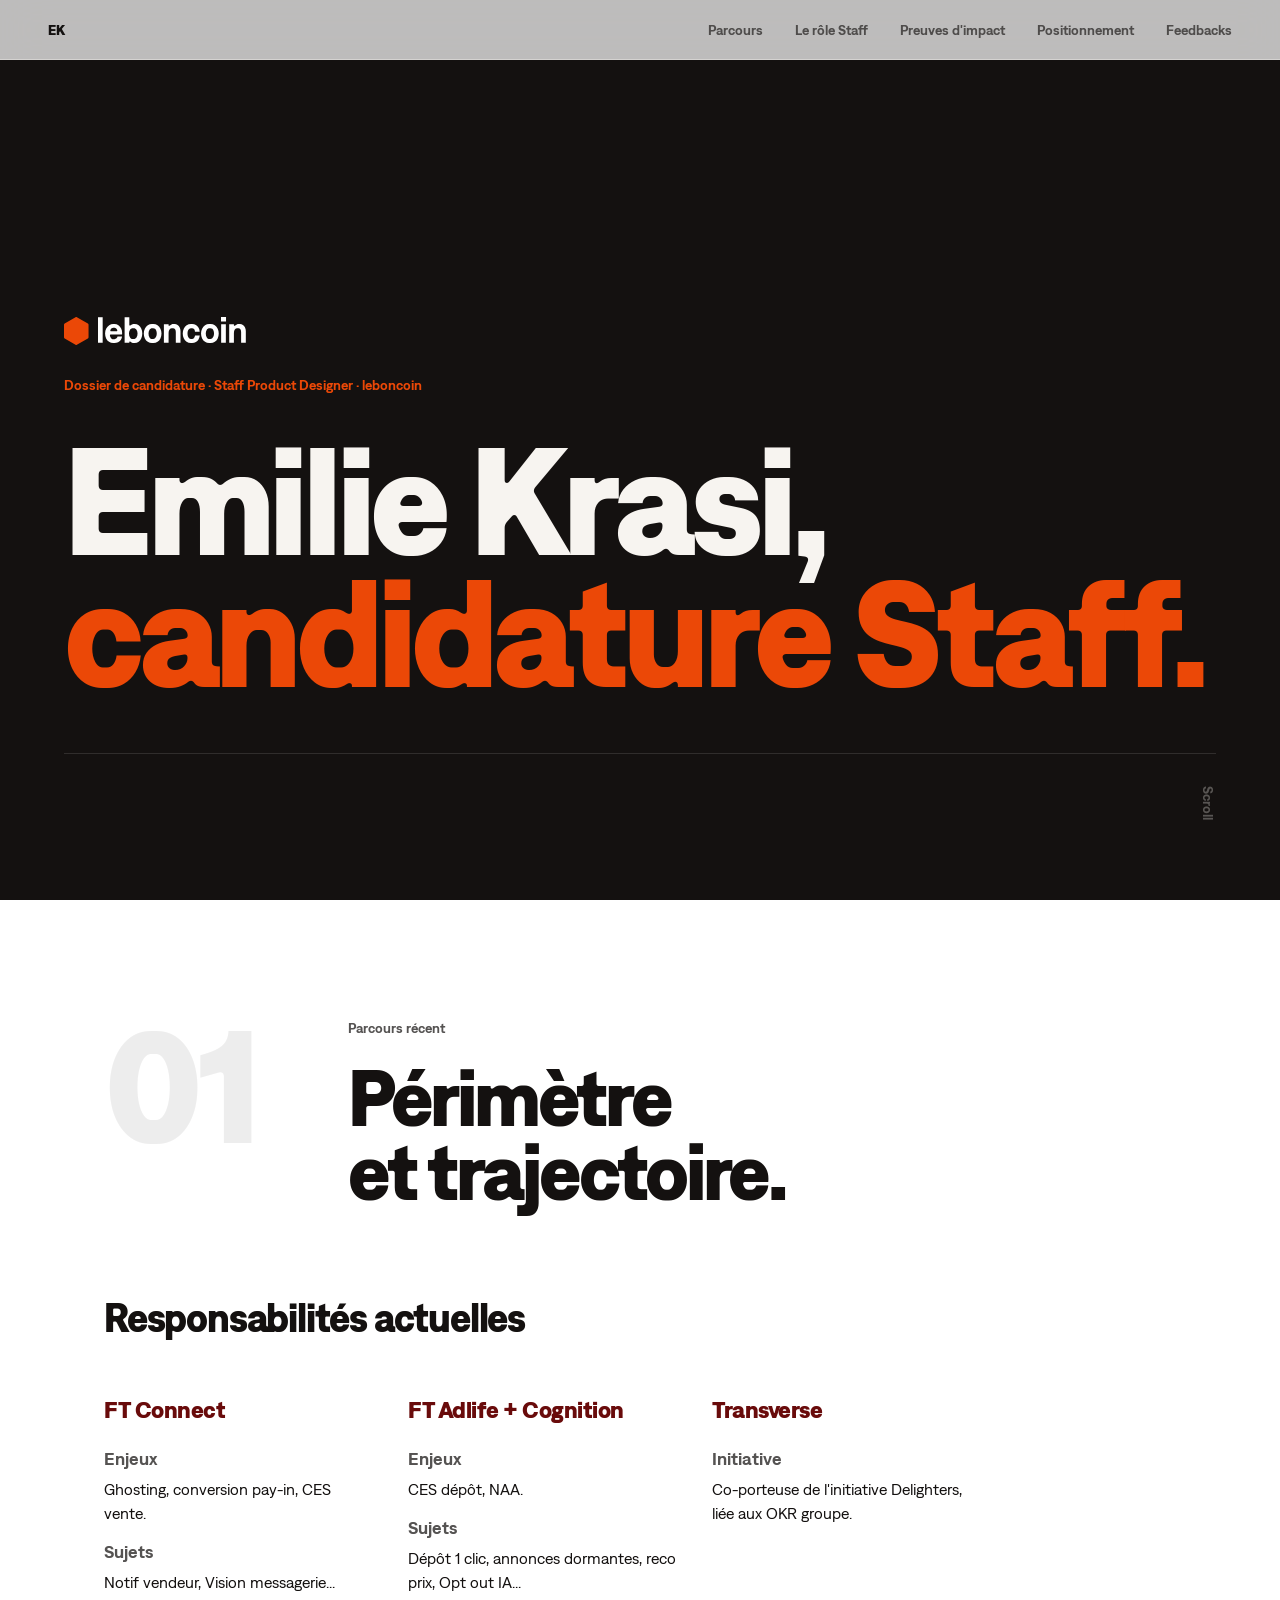
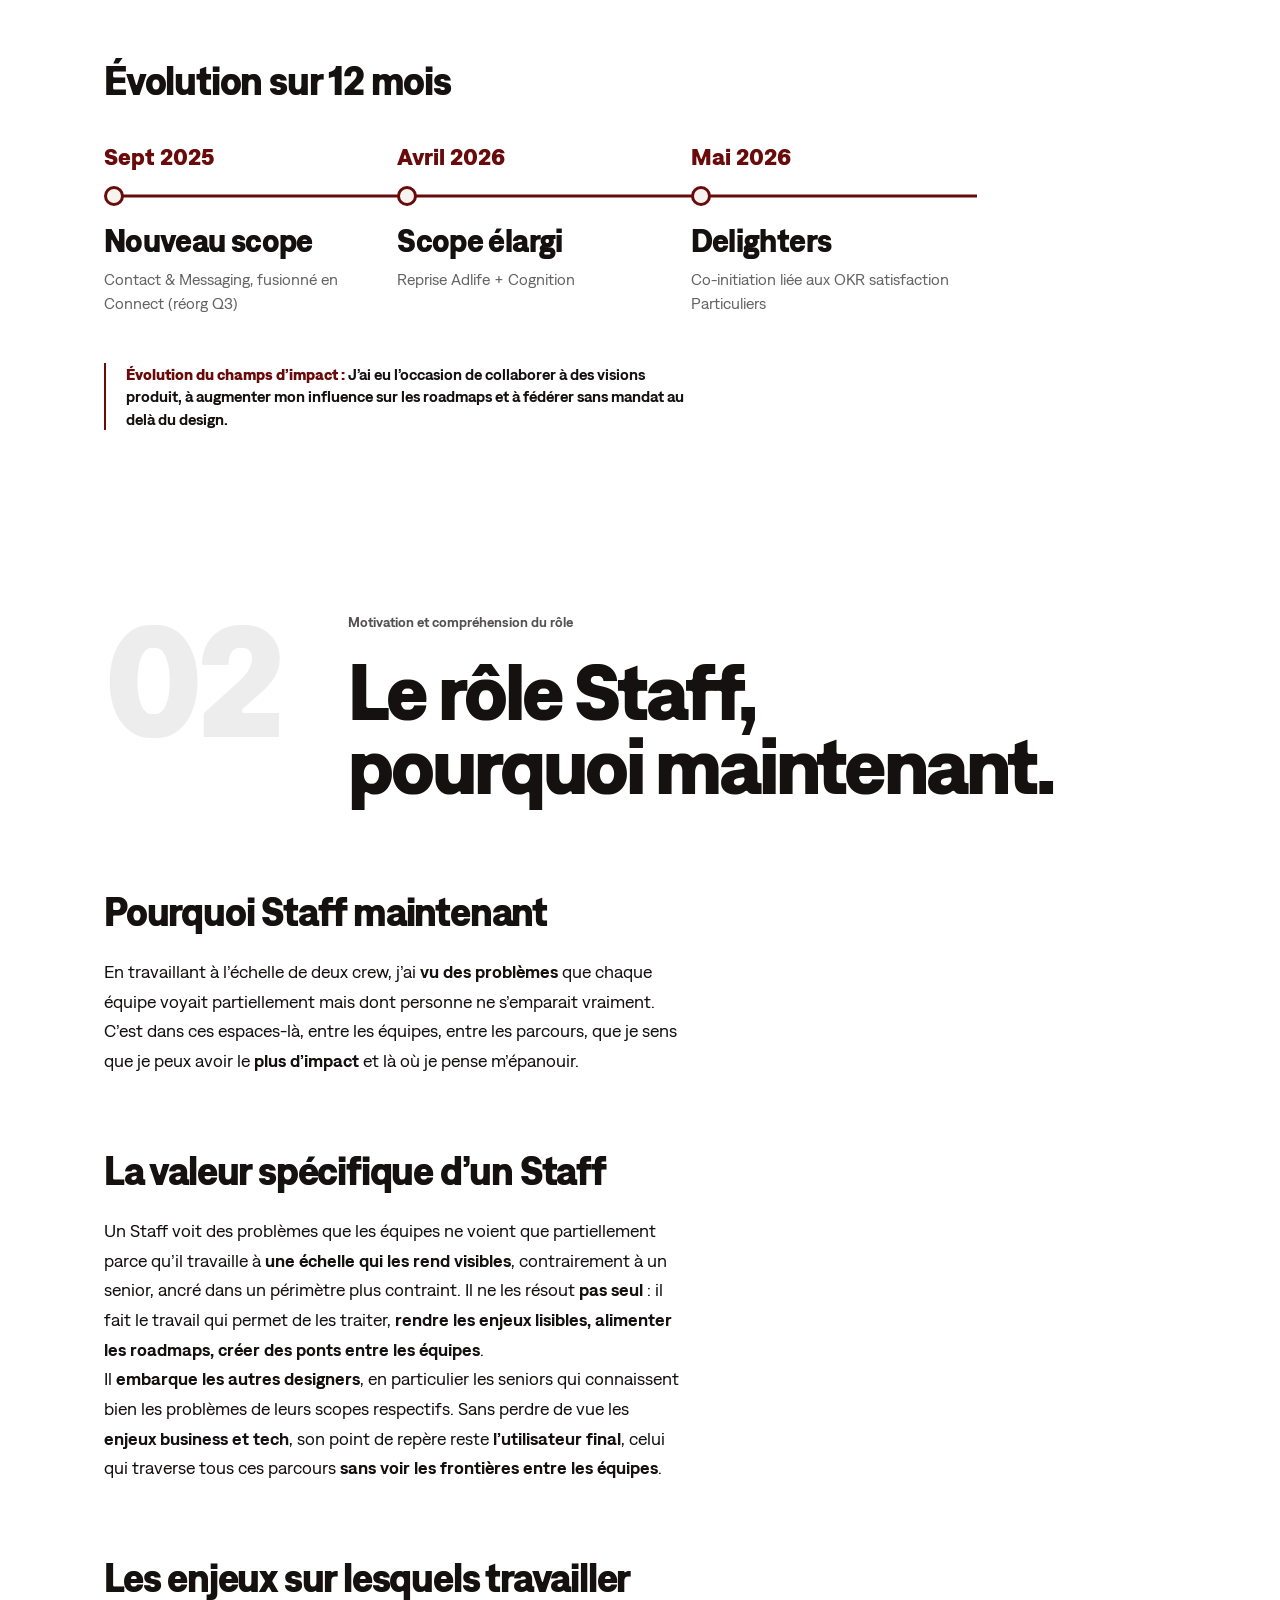
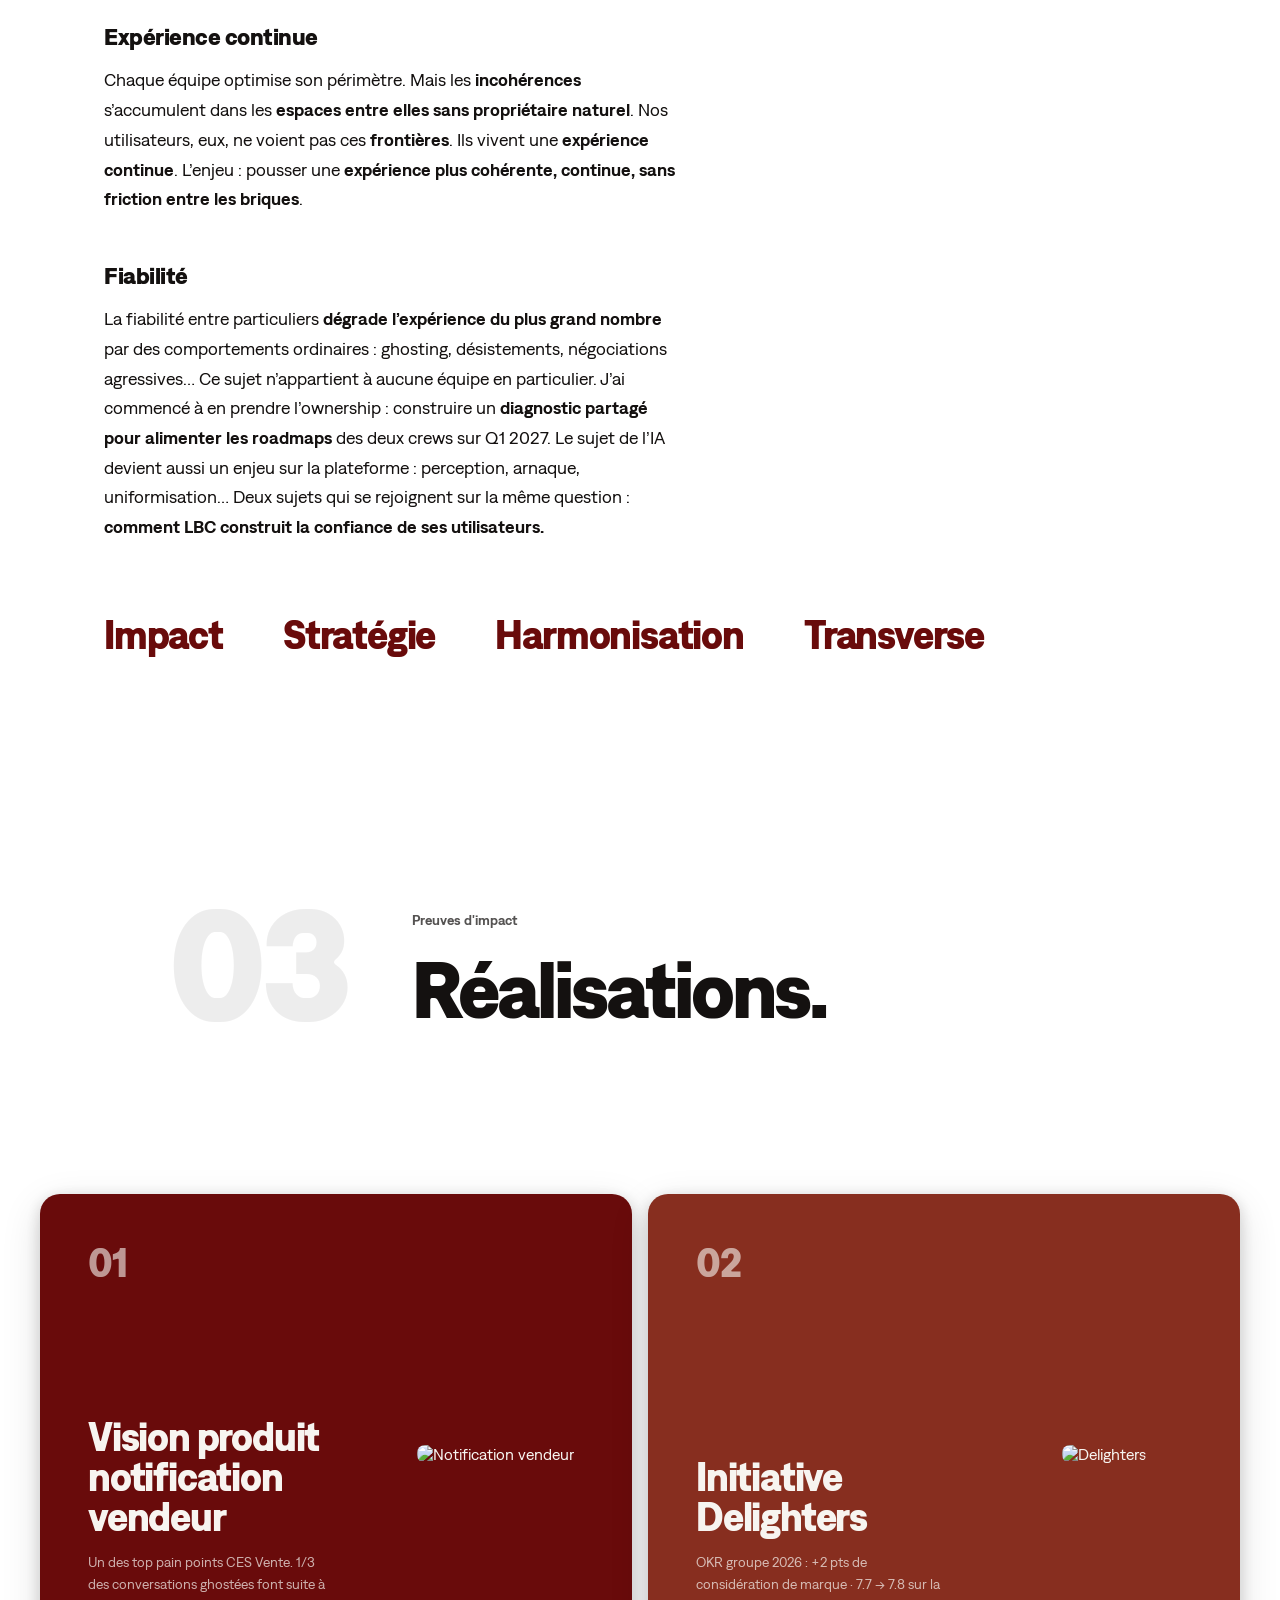
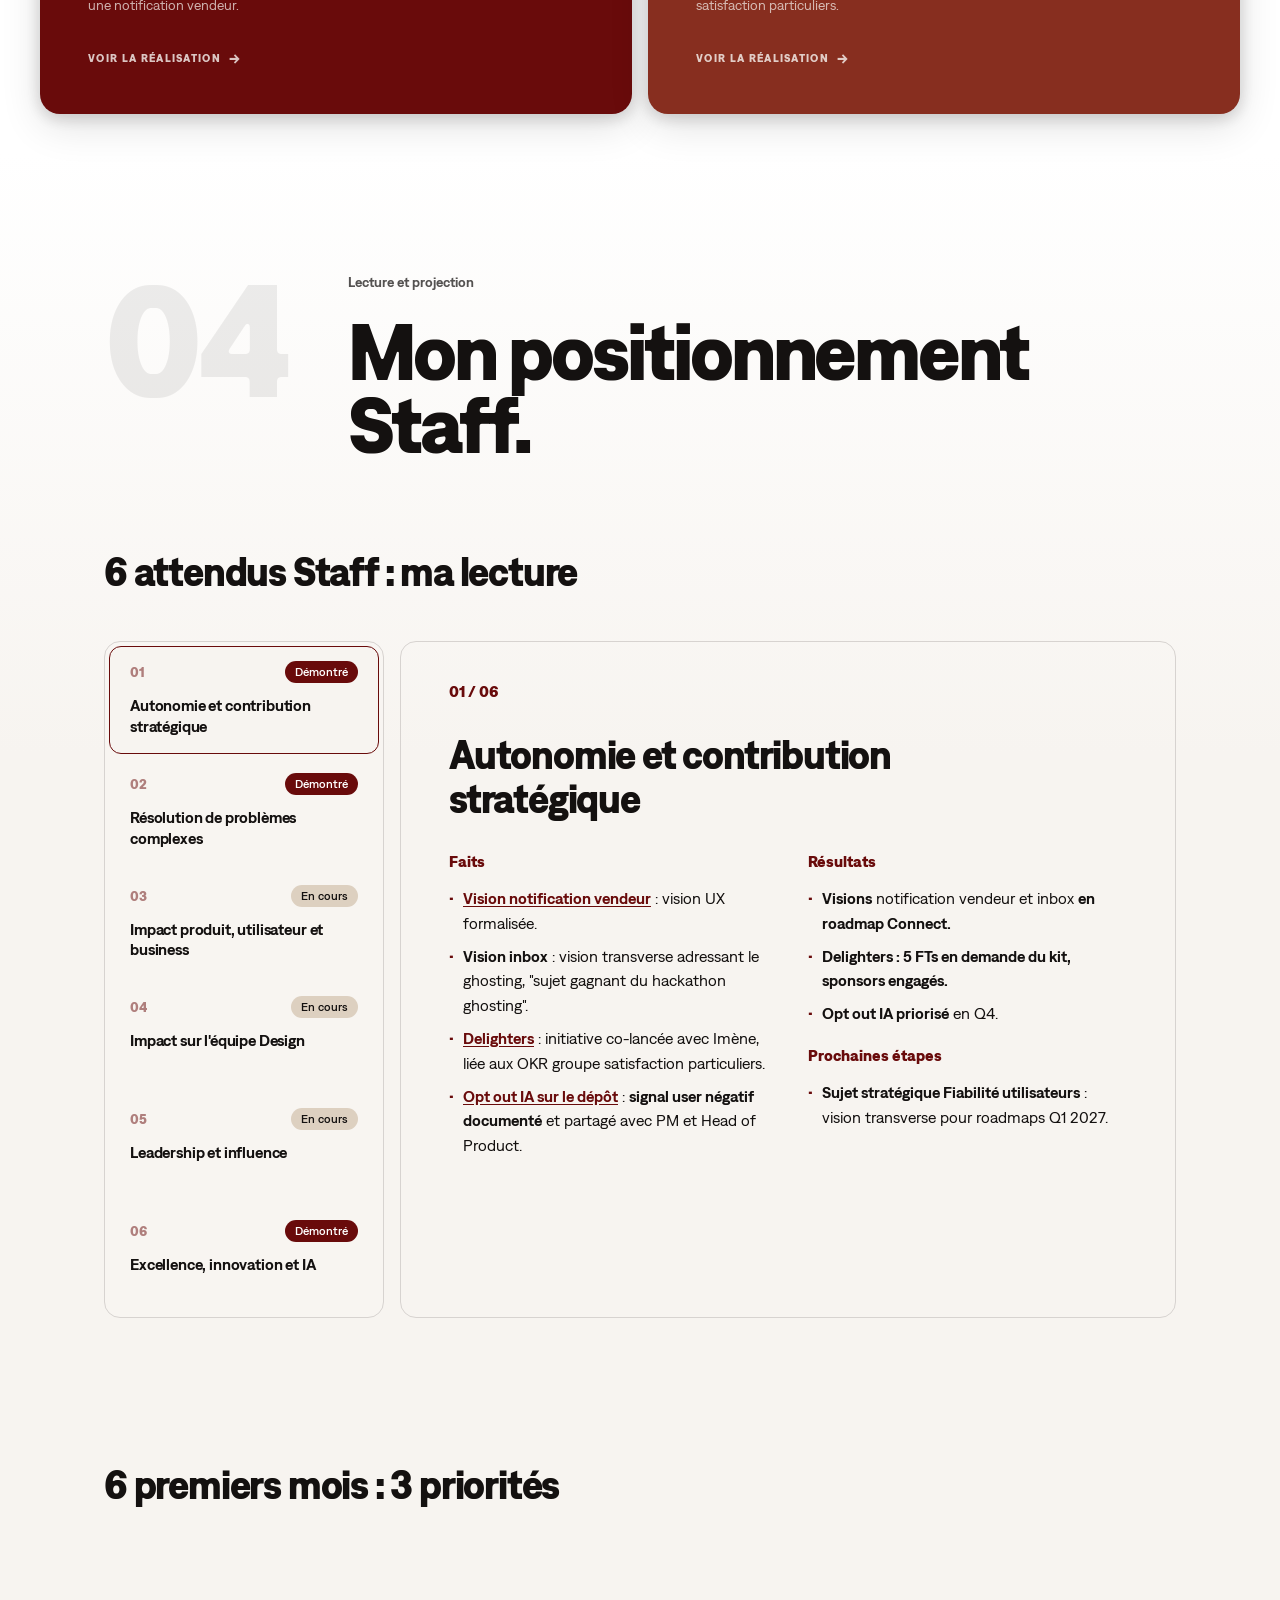
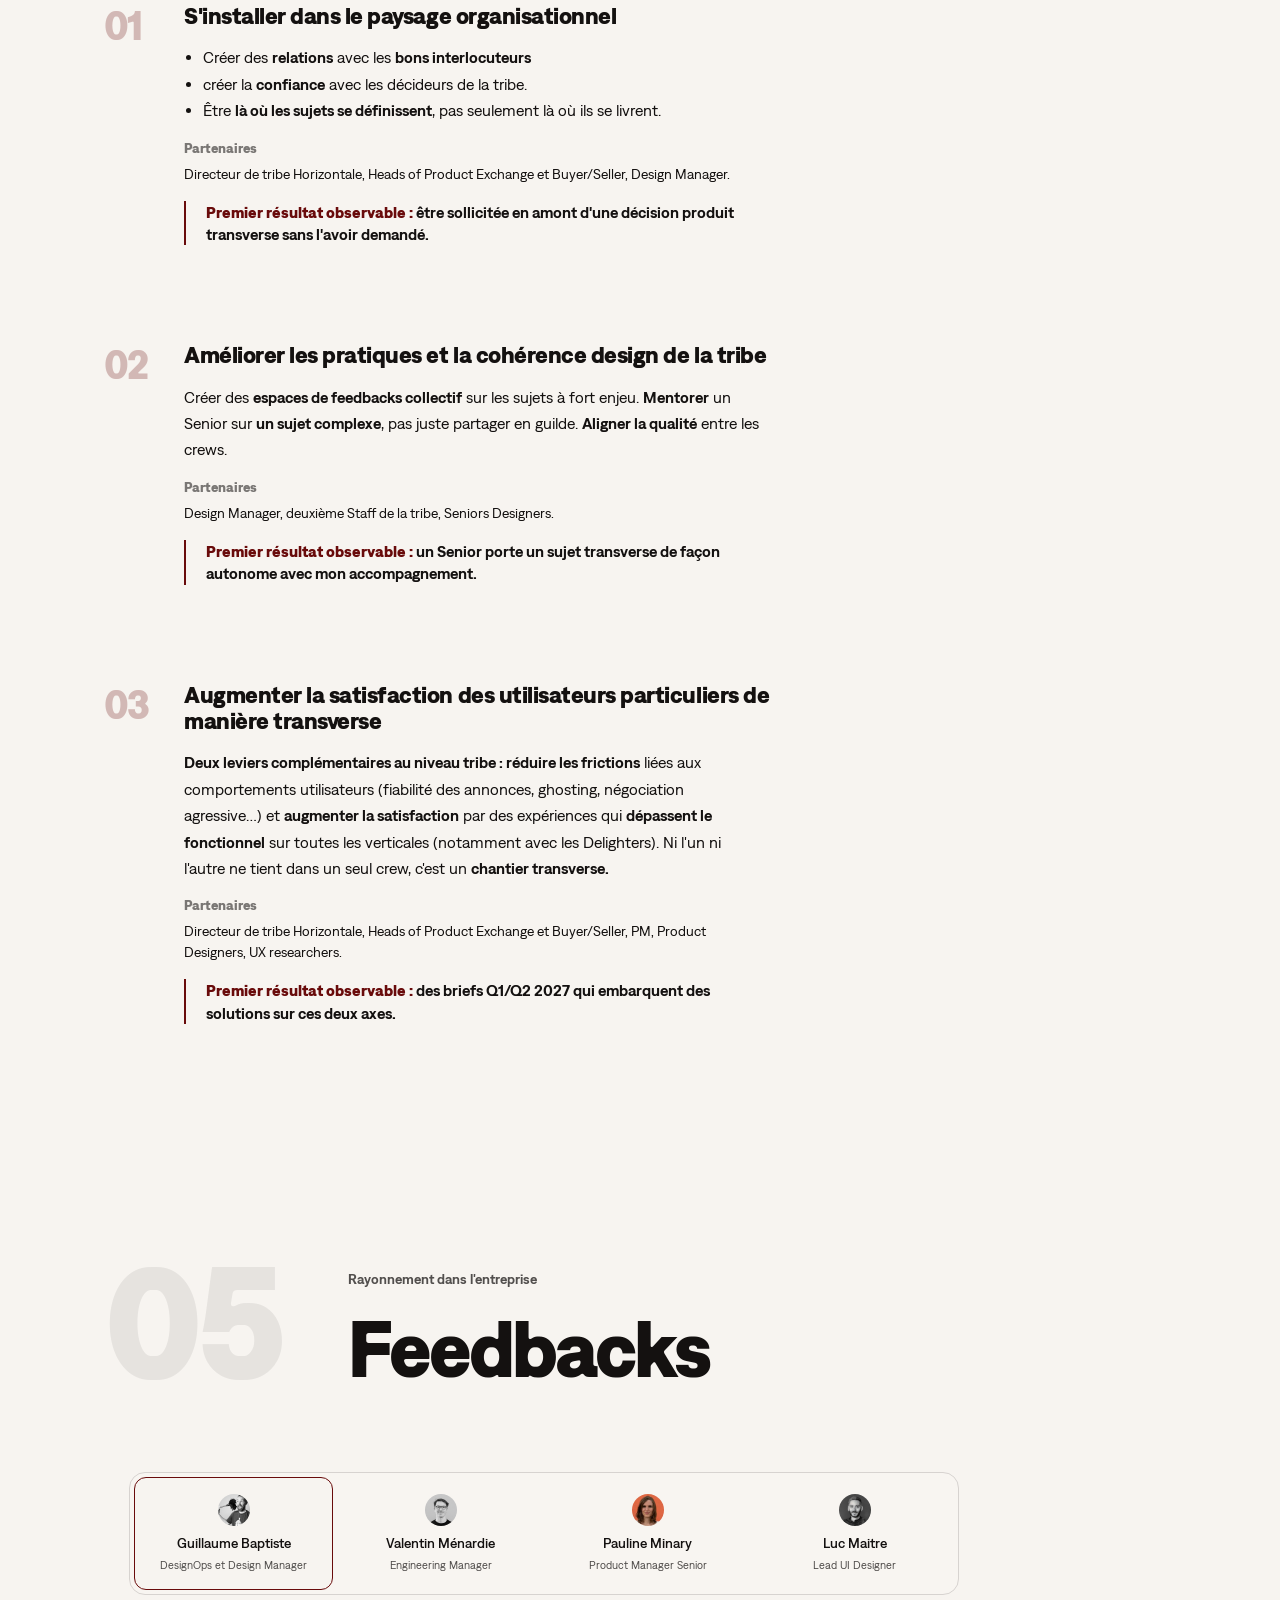
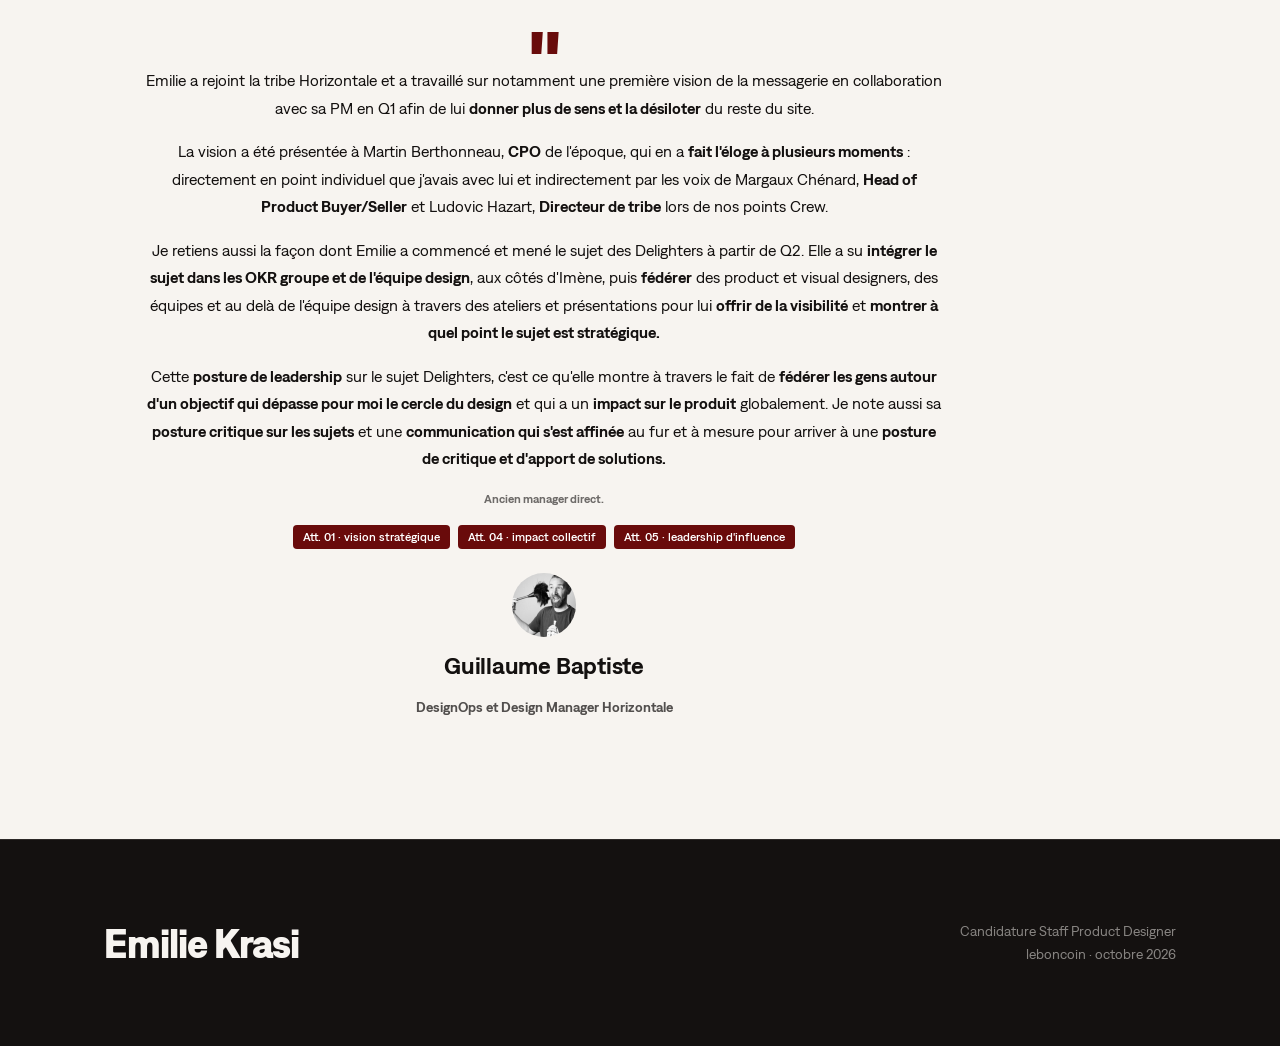
==== notes/staff-designer/dossier-staff-emilie.html @ cd3d9588 "Renomme dossier en dossier-staff-emilie.html Co-Authored-By: Claude Code <noreply@anthropic.com>" ====
<!DOCTYPE html>
<html lang="fr">
<head>
  <meta charset="UTF-8">
  <meta name="viewport" content="width=device-width, initial-scale=1.0">
  <title>Emilie Krasi — Candidature Staff Product Designer</title>
  <style>
@font-face {
      font-family: 'LBCDenimINK';
      font-weight: 400;
      font-style: normal;
      src: url('assets/fonts/LBCDenimINK-Regular.ttf') format('truetype');
    }

@font-face {
      font-family: 'LBCDenimINK';
      font-weight: 500;
      font-style: normal;
      src: url('assets/fonts/LBCDenimINK-Medium.ttf') format('truetype');
    }

@font-face {
      font-family: 'LBCDenimINK';
      font-weight: 600;
      font-style: normal;
      src: url('assets/fonts/LBCDenimINK-SemiBold.ttf') format('truetype');
    }

@font-face {
      font-family: 'LBCDenimINK';
      font-weight: 700;
      font-style: normal;
      src: url('assets/fonts/LBCDenimINK-Bold.ttf') format('truetype');
    }



    *, *::before, *::after { box-sizing: border-box; margin: 0; padding: 0; }

    :root {
      --cream:      #f7f4f0;
      --cream-dark: #ece5dc;
      --ink:        #141110;
      --ink-60:     rgba(20,17,16,0.60);
      --ink-20:     rgba(20,17,16,0.20);
      --ink-08:     rgba(20,17,16,0.08);
      --orange:     #eb4807;
      --bordeaux:   #690b0b;
      --yellow:     #faeba3;
      --brick-light:#f0cfc7;
      --nav-h:      60px;
    }

    html { scroll-behavior: smooth; overflow-x: hidden; }
    body {
      font-family: 'LBCDenimINK', 'Helvetica Neue', Helvetica, Arial, sans-serif;
      background: #ffffff;
      color: var(--ink);
      overflow-x: hidden;
    }

    /* ── NAV ──────────────────────────────────── */
    nav {
      position: fixed; top: 0; left: 0; right: 0;
      height: var(--nav-h);
      background: rgba(255, 255, 255, 0.72);
      backdrop-filter: blur(24px) saturate(180%);
      -webkit-backdrop-filter: blur(24px) saturate(180%);
      border-bottom: 1px solid rgba(247, 244, 240, 0.4);
      display: flex; align-items: center; justify-content: space-between;
      padding: 0 48px;
      z-index: 100;
    }
    .nav-logo {
      font-size: 14px; font-weight: 700; color: var(--ink);
      text-decoration: none; letter-spacing: 0;
    }
    .nav-links { display: flex; gap: 32px; }
    .nav-link {
      font-size: 14px; font-weight: 600; color: var(--ink);
      text-decoration: none; letter-spacing: 0;
      opacity: 0.65;
      transition: opacity 0.2s;
    }
    .nav-link:hover { opacity: 1; }
    .nav-link.active { opacity: 1; }

    /* ── HERO ─────────────────────────────────── */
    #hero {
      background: var(--ink); color: var(--cream);
      min-height: 100vh;
      display: flex; align-items: flex-end; justify-content: center;
      padding: calc(var(--nav-h) + 48px) 64px 80px;
      position: relative;
    }
    .hero-inner { max-width: 1200px; width: 100%; margin: 0 auto; }
    .hero-eyebrow {
      font-size: 14px; font-weight: 600;
      letter-spacing: 0;
      color: var(--orange); margin-bottom: 40px;
    }
    .hero-title {
      font-size: 152px; font-weight: 700;
      line-height: 0.87; letter-spacing: -0.035em;
      margin-bottom: 56px;
    }
    .hero-title em { color: var(--orange); font-style: normal; }
    .hero-foot {
      display: flex; align-items: flex-start; gap: 48px;
      border-top: 1px solid rgba(247,244,240,0.12);
      padding-top: 32px;
    }
    .hero-foot p {
      font-size: 18px; color: rgba(247,244,240,0.78);
      line-height: 1.55; max-width: 520px;
    }
    .hero-scroll {
      font-size: 14px; font-weight: 600; letter-spacing: 0;
      color: rgba(247,244,240,0.3);
      writing-mode: vertical-rl; white-space: nowrap; margin-left: auto;
    }

    /* ── SECTION ÉDITORIALE ───────────────────── */
    .ed-section {
      padding: 120px 0;
    }
    .ed-section.bg-ink { background: var(--ink); color: var(--cream); --ink-20: rgba(247,244,240,0.15); --ink-60: rgba(247,244,240,0.6); }
    .ed-outer { max-width: 1200px; margin: 0 auto; padding: 0 64px; }
    .ed-header { display: grid; grid-template-columns: 180px 1fr; gap: 64px; margin-bottom: 88px; }
    .ed-num {
      font-size: 160px; font-weight: 700; line-height: 0.8;
      letter-spacing: -0.04em; opacity: 0.07; user-select: none;
      color: currentColor;
    }
    .ed-header-right { display: flex; flex-direction: column; justify-content: flex-end; }
    .ed-label {
      font-size: 14px; font-weight: 600; letter-spacing: 0;
      opacity: 0.72; margin-bottom: 24px;
    }
    .ed-title {
      font-size: 80px; font-weight: 700; line-height: 0.92;
      letter-spacing: -0.038em;
    }
    .ed-content { max-width: 880px; }

    /* ── PARCOURS ────────────────────────────── */
    .ft-cols { display: grid; grid-template-columns: 1fr 1fr 1fr; gap: 32px; margin-bottom: 48px; }
    .ft-block { padding-top: 24px; }
    .ft-title {
      font-size: 24px; font-weight: 700; letter-spacing: -0.02em;
      color: var(--bordeaux); margin-bottom: 24px; line-height: 1.2;
    }
    .ft-row { margin-bottom: 16px; }
    .ft-row .lbl { font-size: 18px; font-weight: 600; letter-spacing: 0; opacity: 0.72; margin-bottom: 8px; }
    .ft-row .val { font-size: 16px; line-height: 1.5; }

    .transverse-block {
      padding-top: 32px;
      margin-bottom: 40px;
    }
    .transverse-block .lbl { font-size: 14px; font-weight: 600; letter-spacing: 0; opacity: 0.55; margin-bottom: 24px; }
    .transverse-block p { font-size: 24px; font-weight: 600; line-height: 1.35; letter-spacing: -0.015em; }

    .signal-block {
      border: 1px solid var(--ink-20); padding: 32px 36px;
      margin-top: 40px;
    }
    .signal-block .ttl {
      font-size: 14px; font-weight: 700; letter-spacing: 0;
      color: var(--bordeaux);
      margin-bottom: 24px;
    }
    .signal-block ul { list-style: none; }
    .signal-block li {
      font-size: 18px; line-height: 1.5; padding-left: 22px;
      position: relative; margin-bottom: 8px;
    }
    .signal-block li::before { display: none; }
    .signal-block li { padding-left: 0; }

    /* ── RÔLE STAFF ──────────────────────────── */
    .role-sub-label { font-size: 40px; font-weight: 700; letter-spacing: -0.03em; line-height: 1.1; padding-top: 48px; border-top: none; margin-bottom: 24px; }
    .role-sub-label:first-child { padding-top: 0; }
    .role-sub-label + .role-bloc { border-top: none; padding-top: 0; }
    .role-bloc { border-top: none; padding: 24px 0; }
    .role-mot {
      font-size: 24px; font-weight: 700; line-height: 1.1;
      letter-spacing: -0.02em; color: var(--ink);
      margin-bottom: 16px;
    }
    .role-text { font-size: 18px; line-height: 1.65; max-width: 580px; }
    .role-keywords { display: flex; justify-content: space-between; border-top: none; margin-top: 48px; padding-top: 0; }
    .role-keyword { padding: 0; }
    .role-keyword-word { font-size: 40px; font-weight: 700; letter-spacing: -0.03em; line-height: 1; color: var(--bordeaux); display: block; margin-bottom: 0; white-space: nowrap; }
    @media (max-width: 768px) { .role-keywords { flex-direction: column; align-items: flex-start; gap: 24px; } .role-keyword-word { font-size: 40px; } }

    /* ── PROJETS ─────────────────────────────── */
    #projets { padding-top: var(--nav-h); background: #ffffff; }
    .projets-header { max-width: 1200px; margin: 0 auto; padding: 64px 64px 80px; }
    .projets-grid { display: grid; grid-template-columns: 1fr 1fr; gap: 16px; padding: 0 40px 40px; overflow: visible; }

    .projet-card {
      height: 520px;
      display: flex; flex-direction: row; align-items: stretch;
      cursor: pointer; position: relative; overflow: hidden;
      border-radius: 20px;
      border: none;
      box-shadow: 0 4px 16px rgba(20,17,16,0.18), 0 12px 40px rgba(20,17,16,0.12);
      transition: transform 0.18s ease, box-shadow 0.18s ease;
      will-change: transform;
    }
    .pc-content {
      flex: 1; display: flex; flex-direction: column; justify-content: flex-start;
      padding: 48px 48px 48px; position: relative; overflow: hidden;
    }
    .pc-image {
      width: 42%; flex-shrink: 0;
      display: flex; align-items: center; justify-content: center;
      padding: 24px 24px 24px 0;
    }
    .pc-image img {
      max-width: 100%; max-height: 100%; display: block;
      border-radius: 8px;
    }
    .projet-card:hover {
      filter: none;
      transform: translateY(-3px);
      box-shadow: 0 8px 32px rgba(20,17,16,0.22), 0 20px 56px rgba(20,17,16,0.14);
    }
    .projet-card-1 { background: #690b0b; color: var(--cream); }
    .projet-card-3 { background: #872e1f; color: var(--cream); }

    .pc-bgnum {
      font-size: 40px; font-weight: 700; line-height: 1;
      letter-spacing: -0.02em; color: var(--cream);
      opacity: 0.6; margin-bottom: 16px;
      user-select: none;
    }
    .pc-tag {
      font-size: 10px; font-weight: 700; letter-spacing: 0.2em; text-transform: uppercase;
      color: rgba(247,244,240,0.6);
      margin-bottom: 16px; position: relative;
    }
    .pc-title {
      font-size: 40px; font-weight: 700; line-height: 1.0;
      letter-spacing: -0.03em; margin-bottom: 16px; margin-top: auto;
      position: relative; color: var(--cream);
    }
    .pc-excerpt {
      font-size: 14px; line-height: 1.55;
      color: rgba(247,244,240,0.7); max-width: 380px;
      position: relative;
    }
    .pc-btn {
      margin-top: 32px; display: inline-flex; align-items: center;
      gap: 8px; font-size: 11px; font-weight: 700;
      letter-spacing: 0.12em; text-transform: uppercase;
      color: rgba(247,244,240,0.8); position: relative;
    }
    .pc-btn::after { content: '→'; font-size: 15px; }

    /* ── PANNEAU LATÉRAL ─────────────────────── */
    .overlay {
      display: none; position: fixed; inset: 0;
      background: rgba(20,17,16,0.3); z-index: 200;
      opacity: 0; transition: opacity 0.3s;
    }
    .overlay.open { display: block; opacity: 1; }
    .panel {
      position: fixed; inset: 16px;
      width: auto; background: var(--cream); z-index: 201;
      border-radius: 16px;
      box-shadow: 0 8px 48px rgba(20,17,16,0.24);
      opacity: 0; transform: translateY(24px);
      transition: opacity 0.4s cubic-bezier(0.16, 1, 0.3, 1),
                  transform 0.4s cubic-bezier(0.16, 1, 0.3, 1);
      pointer-events: none;
      overflow-y: auto;
      display: block;
    }
    .panel.open {
      opacity: 1; transform: translateY(0);
      pointer-events: auto;
    }

    .panel-bar {
      position: sticky; top: 0;
      display: flex; justify-content: flex-end;
      padding: 20px 20px 0;
      z-index: 10; pointer-events: none;
      background: none;
    }
    .panel-bar-tag { display: none; }
    .panel-close {
      pointer-events: auto;
      background: var(--cream-dark);
      border: 1px solid var(--ink-20);
      border-radius: 32px;
      width: 48px; height: 48px;
      cursor: pointer;
      color: var(--ink);
      display: flex; align-items: center; justify-content: center;
      transition: opacity 0.25s ease;
      font-size: 18px; font-weight: 400;
    }
    .panel-close:hover { opacity: 0.6; }
    #panel1 .panel-close, #panel3 .panel-close { background: rgba(247,244,240,0.9); }
    .panel-nav {
      padding: 48px 64px 80px; max-width: 1200px; margin: 0 auto;
      display: flex;
    }
    .panel-nav-btn {
      font-size: 15px; font-weight: 600;
      color: var(--ink); background: none; border: none;
      padding: 0; cursor: pointer;
      opacity: 1;
      transition: opacity 0.25s ease;
    }
    .panel-nav-btn:hover { opacity: 0.5; }
    .panel-nav-next { margin-left: auto; }

    .panel-body { padding: 60px 64px 100px; max-width: 1200px; margin: 0 auto; }
    .panel-title {
      font-size: 80px; font-weight: 700; line-height: 0.93;
      letter-spacing: -0.03em; margin-bottom: 64px;
    }

    .p-sec { margin-bottom: 64px; padding-top: 32px; }
    .p-sec-label {
      font-size: 40px; font-weight: 700; letter-spacing: -0.03em;
      line-height: 1.1; color: #141110;
      margin-bottom: 16px; text-transform: none;
    }
    .p-sec-title {
      font-size: 16px; font-weight: 400; letter-spacing: 0;
      line-height: 24px; margin-bottom: 24px; opacity: 0.72;
    }
    .p-text { font-size: 16px; line-height: 1.7; margin-bottom: 16px; max-width: 580px; }
    .p-list { font-size: 16px; line-height: 1.7; margin: 0 0 16px 20px; max-width: 560px; }
    .p-list li { margin-bottom: 8px; }

    .stats-row { display: flex; gap: 28px; margin: 32px 0; flex-wrap: wrap; }
    .s-stat { flex: 1; min-width: 120px; padding-top: 16px; }
    img[alt="Démo hackathon messagerie action"] { flex-shrink: 0; }
    .impact-layout { display: flex; align-items: flex-start; }
    .impact-layout .impact-text { flex-shrink: 1; flex-grow: 0; flex-basis: 500px; min-width: 0; }
    .impact-layout .impact-img { flex-shrink: 0; flex-grow: 0; flex-basis: 260px; width: 260px; margin-left: 80px; border-radius: 16px; display: block; }
    @media (max-width: 768px) {
      .mobile-center { width: 100%; }
      .screens-row { justify-content: center !important; flex-direction: row !important; gap: 8px !important; width: 100% !important; }
      .panel-body .screens-row img { flex: 1 1 0 !important; min-width: 0 !important; max-width: 120px !important; width: 0 !important; margin: 0 !important; align-self: auto !important; }
      .panel-body .photos-col { align-items: center !important; width: 100% !important; }
      .panel-body .photos-col figure { max-width: 300px; width: 100%; margin: 0 auto !important; }
      .panel-body .photos-col figure img { width: 100% !important; max-width: 100% !important; margin: 0 !important; align-self: auto !important; }
      .impact-layout { flex-direction: column; }
      .impact-layout .impact-text { width: 100%; }
      .impact-layout .impact-img { width: 100%; max-width: 300px; margin-left: auto; margin-right: auto; }
    }
    .s-stat-num {
      font-size: 80px; font-weight: 700; line-height: 1;
      letter-spacing: -0.03em; color: var(--bordeaux);
    }
    .s-stat-lbl { font-size: 14px; line-height: 1.4; opacity: 0.75; margin-top: 8px; }

    blockquote {
      display: flex; align-items: flex-start; gap: 8px;
      padding: 0; margin: 24px 0;
    }
    blockquote::before {
      content: "\201C";
      flex-shrink: 0;
      font-size: 80px; font-weight: 700; line-height: 1;
      color: var(--bordeaux); font-style: normal;
      pointer-events: none;
    }
    blockquote p { font-size: 24px; font-weight: 400; line-height: 1.4; max-width: 580px; }
    blockquote cite { font-size: 14px; display: block; margin-top: 8px; opacity: 0.75; font-style: normal; }

    .img-ph {
      width: 100%; height: 260px; background: var(--cream-dark);
      display: flex; align-items: center; justify-content: center;
      font-size: 14px; font-weight: 600; letter-spacing: 0;
      opacity: 0.4; margin: 16px 0;
    }

    /* ── POSITIONNEMENT ─────────────────────── */
    .subsec-title {
      font-size: 40px; font-weight: 700; letter-spacing: -0.03em;
      line-height: 1.1; padding-top: 64px;
      border-top: none; margin-bottom: 48px;
    }

    .pos-item {
      border-top: none; padding: 48px 0;
      display: grid; grid-template-columns: 24px 1fr; gap: 56px;
    }
    .pos-num {
      font-size: 40px; font-weight: 700; letter-spacing: -0.04em;
      color: var(--bordeaux); opacity: 0.25;
    }
    .pos-title {
      font-size: 24px; font-weight: 700; letter-spacing: -0.02em;
      line-height: 1.1; margin-bottom: 16px;
    }
    .pos-item > div:last-child { max-width: 620px; }
    .pos-text { font-size: 16px; line-height: 1.65; margin-bottom: 16px; max-width: 580px; }
    .pos-meta-lbl {
      font-size: 14px; font-weight: 700; letter-spacing: 0;
      opacity: 0.55; margin-bottom: 8px;
    }
    .pos-meta-val { font-size: 14px; line-height: 1.5; margin-bottom: 16px; }
    .pos-result {
      background: transparent; padding: 0 0 0 20px;
      font-size: 16px; font-weight: 600; line-height: 1.4;
      border-left: 2px solid var(--bordeaux);
    }
    .pos-result strong { color: var(--bordeaux); }
    .pos-result, .pos-meta-val, .att-pane-body li,
    .ft-row .val, .transverse-block p { max-width: 580px; }
    .ed-section p, .ed-section li, .panel-body p, .panel-body li { max-width: 580px; }
    .vb-text p, .vb-zone p, .vb-attr-name, .vb-attr-role { max-width: none; }
    .pos-title, .subsec-title, .att-pane-title, .panel-title { max-width: 620px; }

    /* ── FEEDBACKS ────────────────────────────  */
    .feedback-item {
      padding: 56px 0;
      display: grid; grid-template-columns: 220px 1fr; gap: 64px;
    }
    .fb-name { font-size: 18px; font-weight: 700; letter-spacing: -0.01em; margin-bottom: 8px; }
    .fb-role { font-size: 14px; opacity: 0.75; line-height: 1.4; margin-bottom: 16px; }
    .fb-ctx { font-size: 18px; font-style: italic; opacity: 0.72; margin-bottom: 16px; }
    .fb-badges { display: flex; flex-direction: column; gap: 6px; margin-top: 16px; }
    .badge {
      font-size: 12px; font-weight: 500; line-height: 16px; letter-spacing: 0;
      color: #FFFFFF;
      background: #690B0B; border: none; padding: 4px 10px;
      display: inline-block; width: fit-content; border-radius: 4px;
    }
    .fb-verbatim { font-size: 16px; line-height: 1.72; }
    .fb-verbatim p { margin-bottom: 16px; }
    .fb-verbatim p:last-child { margin: 0; }


    /* ── COMPOSANT VERBATIM ───────────────────── */
    .vb-composant { display: flex; flex-direction: column; align-items: center; }

    /* Pill tabs */
    .vb-pill {
      display: inline-flex; gap: 8px; padding: 4px;
      background: rgba(247,244,240,0.3);
      border: 1px solid #D7D3D0;
      border-radius: 16px;
      margin-bottom: 40px;
      width: 830px; max-width: 100%;
    }
    .vb-card {
      display: flex; flex-direction: column; align-items: center; justify-content: center;
      gap: 4px; padding: 16px; min-width: 160px; flex: 1;
      border-radius: 12px; border: 1.5px solid transparent;
      cursor: pointer; transition: background 0.4s ease, border-color 0.4s ease;
      text-align: center;
    }
    .vb-card:hover:not(.active) { background: #F1EDE6; }
    .vb-card.active { background: var(--cream); border-color: var(--bordeaux); }
    .vb-card-avatar { width: 32px; height: 32px; border-radius: 50%; overflow: hidden; background: var(--cream-dark); margin-bottom: 4px; }
    .vb-card-avatar img { width: 32px; height: 32px; object-fit: cover; display: block; }
    .vb-card-name { font-size: 14px; font-weight: 500; line-height: 1.4; }
    .vb-card-role { font-size: 11px; line-height: 1.4; opacity: 0.72; }

    /* Zone verbatim */
    .vb-zone { width: 100%; max-width: 800px; }
    .vb-text { font-size: 16px; line-height: 1.72; text-align: center; display: flex; flex-direction: column; align-items: center; width: 830px; max-width: 100%; }
    .vb-text p { margin-bottom: 16px; text-align: center; }
    .vb-text p:last-of-type { margin-bottom: 0; }
    .vb-quote-icon { font-size: 80px; font-weight: 700; color: var(--bordeaux); line-height: 0.6; margin-bottom: -16px; }
    .vb-separator { display: none; }
    .vb-ctx-line { font-size: 12px; font-weight: 600; letter-spacing: 0; opacity: 0.6; text-align: center; margin-top: 16px; margin-bottom: 0; }
    .vb-badges-row { margin-top: 16px !important; }
    .vb-attribution { display: flex; flex-direction: column; align-items: center; gap: 8px; margin-top: 24px; }
    .vb-attr-photo { width: 64px; height: 64px; border-radius: 50%; overflow: hidden; object-fit: cover; }
    .vb-attr-name { font-size: 24px; font-weight: 600; letter-spacing: -0.01em; }
    .vb-attr-role { font-size: 14px; font-weight: 600; opacity: 0.72; }

    /* ── FOOTER ───────────────────────────────  */
    #attendus { background: linear-gradient(to bottom, #ffffff 0%, #F7F4F0 600px, #F7F4F0 100%); }
    #feedbacks { background: #F7F4F0; }

    footer {
      padding: 80px 0;
      background: var(--ink); color: var(--cream);
      border-top: 1px solid rgba(247,244,240,0.1);
    }
    .foot-inner {
      max-width: 1200px; margin: 0 auto; padding: 0 64px;
      display: flex; justify-content: space-between; align-items: center;
    }
    .foot-name { font-size: 40px; font-weight: 700; letter-spacing: -0.025em; }
    .foot-meta { font-size: 14px; opacity: 0.5; text-align: right; line-height: 1.6; }



    /* ── ATTENDUS INTERACTIF ──────────────────── */
    #attendus-composant { align-items: stretch; }
    #att-cards-col { display: flex; flex-direction: column; align-self: stretch; gap: 4px; padding: 4px; background: rgba(247,244,240,0.3); border: 1px solid #D7D3D0; border-radius: 16px; }
    #att-cards-col .att-card { flex: 1; }
    #att-detail { min-height: 0; border: 1px solid #D7D3D0; border-radius: 16px; }

    .att-card {
      padding: 14px 20px; cursor: pointer;
      transition: background 0.2s ease, border-color 0.2s ease;
      display: flex; flex-direction: column; gap: 4px;
      border-radius: 12px;
      border: 1.5px solid transparent;
    }
    .att-card:hover { background: #F1EDE6; }
    .att-card.active { background: var(--cream); border-color: var(--bordeaux); }
    .att-card-header { display: flex; align-items: center; justify-content: space-between; gap: 8px; margin-bottom: 8px; }
    .att-card-num {
      font-size: 14px; font-weight: 700; letter-spacing: 0;
      color: var(--bordeaux); opacity: 0.5;
    }
    .att-card-title {
      font-size: 16px; font-weight: 600; line-height: 1.3;
      letter-spacing: -0.01em; color: var(--ink);
    }
    .att-indicator {
      font-size: 16px; font-weight: 700; letter-spacing: 0;
      color: var(--bordeaux); margin-bottom: 32px;
    }
    .att-pane-title {
      font-size: 40px; font-weight: 700; letter-spacing: -0.03em;
      line-height: 1.1; margin-bottom: 32px; color: var(--ink);
    }
    .att-pane-body {
      display: grid; grid-template-columns: 1fr 1fr; gap: 40px;
    }
    .att-pane-body .att-sub {
      font-size: 16px; font-weight: 700; letter-spacing: 0;
      color: var(--bordeaux); margin-bottom: 16px;
    }
    .att-pane-body ul { list-style: none; }
    .att-pane-body a { color: var(--bordeaux); text-decoration: underline; text-underline-offset: 2px; }
    .att-pane-body a:hover { opacity: 0.75; }
    .p-list a, .p-text a { color: var(--bordeaux); text-decoration: underline; text-underline-offset: 2px; }
    .att-pane-body li {
      font-size: 16px; line-height: 1.55; padding-left: 14px;
      position: relative; margin-bottom: 8px; color: var(--ink);
    }
    .att-pane-body li::before {
      content: '·'; position: absolute; left: 0;
      color: var(--bordeaux); font-weight: 700; font-size: 18px; line-height: 1.3;
    }
    @media (max-width: 1200px) {
      .panel-body div[style*="grid-template-columns"] { grid-template-columns: 1fr !important; }
      .panel-body img[style*="flex-shrink"] { width: min(400px, 100%) !important; max-width: 100% !important; height: auto !important; flex-shrink: 1 !important; }
      .panel-body div[style*="flex"] { flex-wrap: wrap; justify-content: center; }
    }

    @media (max-width: 1000px) {
      .panel-body .stats-row { flex-direction: column; gap: 16px; }
    }

    @media (max-width: 768px) {
      #attendus-composant { grid-template-columns: 1fr !important; }

      #att-detail { display: none; }
      .att-pane-body { grid-template-columns: 1fr; gap: 24px; }
      .att-accordion { padding: 20px 20px 24px; background: transparent; border: 1px solid #D7D3D0; border-radius: 16px; margin-top: 8px; }
      .att-accordion .att-pane-title { font-size: 18px; margin-bottom: 24px; }
    }

    /* ── BADGES ──────────────────────────────── */
    .att-badge {
      display: inline-block; font-size: 12px; font-weight: 500; line-height: 16px;
      letter-spacing: 0;
      padding: 3px 10px; border-radius: 100px;
    }
    .badge-demonstre { background: #690B0B; color: #FFFFFF; }
    .badge-en-cours { background: #DDD0C0; color: #141110; }

    /* ── TIMELINE ─────────────────────────────── */
    .timeline-block { margin: 48px 0; }
    .tl-label { font-size: 40px; font-weight: 700; letter-spacing: -0.03em; line-height: 1.1; color: var(--ink); margin-bottom: 40px; }
    .tl-list { display: grid; grid-template-columns: 1fr 1fr 1fr; }
    .tl-item { display: flex; flex-direction: column; }
    .tl-col-date { padding-bottom: 16px; }
    .tl-col-date span { font-size: 24px; font-weight: 700; letter-spacing: 0; color: var(--bordeaux); }
    .tl-col-dot { display: flex; align-items: center; position: relative; height: 20px; }
    .tl-col-dot::before { content: ''; position: absolute; top: 50%; left: 0; right: 0; height: 3px; background: var(--bordeaux); transform: translateY(-50%); }
    .tl-item:first-child .tl-col-dot::before { left: 7px; }
    .tl-last .tl-col-dot::before { right: 7px; }
    .tl-bubble { width: 20px; height: 20px; border-radius: 50%; border: 3px solid var(--bordeaux); background: var(--cream); position: relative; z-index: 1; flex-shrink: 0; align-self: center; }
    .tl-col-label { padding-top: 16px; padding-right: 16px; }
    .tl-col-label .tl-title { font-size: 32px; font-weight: 700; letter-spacing: -0.02em; line-height: 1.2; color: var(--ink); display: block; margin-bottom: 8px; }
    .tl-col-label .tl-sub { font-size: 16px; line-height: 1.45; color: var(--ink); opacity: 0.65; display: block; }

    /* ── SCROLL REVEAL ────────────────────────  */
    .reveal { opacity: 0; transform: translateY(20px); transition: opacity 0.55s ease, transform 0.55s ease; }
    .reveal.visible { opacity: 1; transform: translateY(0); }
    .reveal-delay-1 { transition-delay: 0.12s; }
    .reveal-delay-2 { transition-delay: 0.24s; }
    .projet-card.visible:hover { transform: translateY(-6px); box-shadow: 0 8px 32px rgba(20,17,16,0.22), 0 20px 56px rgba(20,17,16,0.14); }

    /* ── MOBILE ──────────────────────────────── */
    @media (max-width: 768px) {
      /* NAV */
      nav { padding: 0 16px; gap: 0; }
      .nav-links {
        overflow-x: auto; -webkit-overflow-scrolling: touch;
        gap: 20px; padding-left: 14px; padding-right: 40px;
        scrollbar-width: none; flex: 1;
        margin-left: 12px; border-left: 1px solid var(--ink-20);
        -webkit-mask-image: linear-gradient(to right, black 55%, transparent 100%);
        mask-image: linear-gradient(to right, black 55%, transparent 100%);
      }
      .nav-links::-webkit-scrollbar { display: none; }
      .nav-link { font-size: 14px; letter-spacing: 0; white-space: nowrap; flex-shrink: 0; }

      /* HERO */
      #hero { padding: calc(var(--nav-h) + 32px) 24px 60px; }
      .hero-title { font-size: 80px; overflow-wrap: break-word; word-break: break-word; }

      /* STATS */
      .stats-row { flex-direction: column; gap: 16px; }
      .s-stat { flex: none; min-width: 0; }

      /* SECTIONS */
      .ed-section { padding: 64px 0; }
      .ed-outer { max-width: 100%; padding: 0 24px; }
      .ed-header { grid-template-columns: 1fr; gap: 16px; }
      .ed-num { font-size: 80px; overflow-wrap: break-word; word-break: break-word; }
      .ed-title { font-size: 80px; overflow-wrap: break-word; word-break: break-word; }

      /* PARCOURS */
      .ft-cols { grid-template-columns: 1fr !important; }
      .tl-list { display: flex; flex-direction: column; gap: 0; position: relative; padding-left: 28px; }
      .tl-list::before { content: ''; position: absolute; left: 8px; top: 10px; bottom: 10px; width: 3px; background: var(--bordeaux); }
      .tl-item { position: relative; padding-bottom: 28px; }
      .tl-item:last-child { padding-bottom: 0; }
      .tl-col-dot { display: flex !important; position: absolute; left: -28px; top: 2px; height: 20px; width: 20px; }
      .tl-col-dot::before { display: none !important; }
      .tl-col-date { padding-bottom: 4px; }
      .tl-col-label { padding-top: 0; padding-right: 0; }

      /* PROJETS */
      .projets-header { padding: 56px 24px 40px; }
      .projets-grid { grid-template-columns: 1fr; }
      .projet-card { height: 380px; border-right: none; border-bottom: 1px solid rgba(20,17,16,0.12); }
      .pc-content { padding: 32px 28px; }
      .pc-image { display: none; }
      .pc-bgnum { font-size: 200px; font-weight: 700; letter-spacing: -0.04em; opacity: 0.08; position: absolute; top: 24px; right: 32px; margin-bottom: 0; }

      /* PANNEAUX */
      .panel-body { padding: 40px 24px 80px; max-width: 100%; }
      .panel-body figure { margin: 0; max-width: 300px; }
      .panel-body figure img { width: 100%; height: auto; }
      .panel-body > * { max-width: 100%; }
      .panel-body div[style*="grid-template-columns"] {
        display: flex !important; flex-direction: column !important; gap: 24px !important;
      }
      .panel-body div[style*="display: flex"] { flex-direction: column !important; gap: 16px !important; align-items: center !important; }
      .panel-body img[style*="flex-shrink"] {
        width: min(400px, 100%) !important; max-width: 100% !important;
        flex-shrink: 1 !important; height: auto !important;
      }
      .panel-title { font-size: 40px; }
      .panel-body div[style*="grid-template-columns"] div[style*="flex"] { flex-wrap: wrap; }
      .panel-body div[style*="grid-template-columns"] div[style*="flex"] img { width: 100% !important; flex-shrink: 1 !important; }
      .panel-body figure img { width: 100% !important; }
      .panel-body figure { align-items: stretch !important; }

      /* ATTENDUS */
      #attendus-composant { grid-template-columns: 1fr !important; }
      #att-detail { display: none !important; }
      .subsec-title { font-size: 40px; }
      .role-sub-label { font-size: 40px; }
      .ft-title { font-size: 24px; }
      .att-pane-title { font-size: 24px; }

      /* POSITIONNEMENT */
      .pos-item { grid-template-columns: 1fr; gap: 16px; }

      /* VERBATIM */
      .vb-composant { width: 100%; }
      .vb-pill-outer {
        position: relative; width: 100%; margin-bottom: 40px;
        box-shadow: inset 0 0 0 1px #D7D3D0; border-radius: 16px;
        background: rgba(247,244,240,0.3);
        padding: 4px 4px 5.5px; overflow: hidden;
      }
      .vb-pill-outer.at-end::after { display: none; }
      .vb-pill-outer::after {
        content: ''; position: absolute; right: 0; top: 0; bottom: 0; width: 48px;
        backdrop-filter: blur(12px);
        -webkit-backdrop-filter: blur(12px);
        mask-image: linear-gradient(to right, transparent, black);
        -webkit-mask-image: linear-gradient(to right, transparent, black);
        pointer-events: none; z-index: 1;
      }
      .vb-pill { display: flex; overflow-x: auto; scroll-snap-type: x mandatory; -webkit-overflow-scrolling: touch; scrollbar-width: none; width: 100%; justify-content: flex-start; margin-bottom: 0; border: none; background: transparent; border-radius: 0; padding: 0; }
      .vb-pill::-webkit-scrollbar { display: none; }
      .vb-card { min-width: 56%; flex-shrink: 0; scroll-snap-align: start; }
      .vb-cards-row { grid-template-columns: 1fr 1fr; }
      .vb-cards-row .vb-card:nth-child(odd) { border-right: none; }
      .vb-zone { padding: 24px 20px; }

      /* FOOTER */
      footer { padding: 48px 0; }
      .foot-inner { flex-direction: column; gap: 16px; padding: 0 24px; text-align: center; }
      .foot-meta { text-align: center; }
    }
    @media (max-width: 768px) {
      .panel-body img:not([alt="Flow notif vendeur"]) {
        max-width: 300px !important;
        width: 100% !important;
        margin-left: auto !important;
        margin-right: auto !important;
        display: block !important;
        flex-shrink: 1 !important;
        align-self: center !important;
      }
    }
  </style>
</head>
<body>

  <!-- NAV -->
  <nav>
    <a class="nav-logo" href="#hero">EK</a>
    <div class="nav-links">
      <a class="nav-link" href="#parcours">Parcours</a>
      <a class="nav-link" href="#role-staff">Le rôle Staff</a>
      <a class="nav-link" href="#projets">Preuves d'impact</a>
      <a class="nav-link" href="#attendus">Positionnement</a>
      <a class="nav-link" href="#feedbacks">Feedbacks</a>
    </div>
  </nav>

  <!-- ═══ HERO ════════════════════════════════════════ -->
  <section id="hero">
    <div class="hero-inner">
      <div class="hero-logo reveal" style="margin-bottom:32px;">
        <img src="assets/img/Logo-darkmode.svg" alt="leboncoin" style="display:block; height:28px; width:auto;">
      </div>
      <p class="hero-eyebrow reveal">Dossier de candidature · Staff Product Designer · leboncoin</p>
      <h1 class="hero-title reveal reveal-delay-1">Emilie Krasi,<br><em>candidature Staff.</em></h1>
      <div class="hero-foot reveal reveal-delay-2">
        <span class="hero-scroll">Scroll</span>
      </div>
    </div>
  </section>

  <!-- ═══ 01 PARCOURS ═══════════════════════════════════ -->
  <section id="parcours" class="ed-section">
    <div class="ed-outer">
      <div class="ed-header reveal">
        <div class="ed-num">01</div>
        <div class="ed-header-right">
          <div class="ed-label">Parcours récent</div>
          <h2 class="ed-title">Périmètre<br>et trajectoire.</h2>
        </div>
      </div>
      <div class="ed-content">
        <div class="tl-label reveal" style="margin-bottom: 32px;">Responsabilités actuelles</div>
        <div class="ft-cols reveal">
          <div class="ft-block">
            <div class="ft-title">FT Connect</div>
            <div class="ft-row">
              <div class="lbl">Enjeux</div>
              <div class="val">Ghosting, conversion pay-in, CES vente.</div>
            </div>
            <div class="ft-row">
              <div class="lbl">Sujets</div>
              <div class="val">Notif vendeur, Vision messagerie...</div>
            </div>
          </div>
          <div class="ft-block">
            <div class="ft-title">FT Adlife + Cognition</div>
            <div class="ft-row">
              <div class="lbl">Enjeux</div>
              <div class="val">CES dépôt, NAA.</div>
            </div>
            <div class="ft-row">
              <div class="lbl">Sujets</div>
              <div class="val">Dépôt 1 clic, annonces dormantes, reco prix, Opt out IA...</div>
            </div>
          </div>
          <div class="ft-block">
            <div class="ft-title">Transverse</div>
            <div class="ft-row">
              <div class="lbl">Initiative</div>
              <div class="val">Co-porteuse de l'initiative Delighters, liée aux OKR groupe.</div>
            </div>
          </div>
        </div>

        <!-- TIMELINE ÉVOLUTION -->
        <div class="timeline-block reveal">
          <div class="tl-label">Évolution sur 12 mois</div>
          <div class="tl-list">
            <div class="tl-item">
              <div class="tl-col-date"><span>Sept 2025</span></div>
              <div class="tl-col-dot"><div class="tl-bubble"></div></div>
              <div class="tl-col-label"><span class="tl-title">Nouveau scope</span><span class="tl-sub">Contact &amp; Messaging, fusionné en Connect (réorg Q3)</span></div>
            </div>
            <div class="tl-item">
              <div class="tl-col-date"><span>Avril 2026</span></div>
              <div class="tl-col-dot"><div class="tl-bubble"></div></div>
              <div class="tl-col-label"><span class="tl-title">Scope élargi</span><span class="tl-sub">Reprise Adlife + Cognition</span></div>
            </div>
            <div class="tl-item tl-last">
              <div class="tl-col-date"><span>Mai 2026</span></div>
              <div class="tl-col-dot"><div class="tl-bubble"></div></div>
              <div class="tl-col-label"><span class="tl-title">Delighters</span><span class="tl-sub">Co-initiation liée aux OKR satisfaction Particuliers</span></div>
            </div>
          </div>
        </div>

        <div class="pos-result reveal" style="margin-top: 40px;">
          <strong>Évolution du champs d’impact :</strong> J’ai eu l’occasion de collaborer à des visions produit, à augmenter mon influence sur les roadmaps et à fédérer sans mandat au delà du design.
        </div>
      </div>
    </div>
  </section>

  <!-- ═══ 02 RÔLE STAFF ══════════════════════════════════ -->
  <section id="role-staff" class="ed-section" style="padding-top: 64px;">
    <div class="ed-outer">
      <div class="ed-header reveal">
        <div class="ed-num">02</div>
        <div class="ed-header-right">
          <div class="ed-label">Motivation et compréhension du rôle</div>
          <h2 class="ed-title">Le rôle Staff,<br>pourquoi maintenant.</h2>
        </div>
      </div>
      <div class="ed-content">
        <div class="role-sub-label reveal">Pourquoi Staff maintenant</div>
        <div class="role-bloc reveal">
          
          <p class="role-text">En travaillant à l’échelle de deux crew, j’ai <span style="font-weight: 600">vu des problèmes</span> que chaque équipe voyait partiellement mais dont personne ne s’emparait vraiment. C’est dans ces espaces-là, entre les équipes, entre les parcours, que je sens que je peux avoir le <span style="font-weight: 600">plus d’impact</span> et là où je pense m’épanouir.</p>
        </div>

        <div class="role-sub-label reveal">La valeur spécifique d’un Staff</div>
        <div class="role-bloc reveal">
          
          <p class="role-text">Un Staff voit des problèmes que les équipes ne voient que partiellement parce qu’il travaille à <span style="font-weight: 600">une échelle qui les rend visibles</span>, contrairement à un senior, ancré dans un périmètre plus contraint. Il ne les résout <span style="font-weight: 600">pas seul</span> : il fait le travail qui permet de les traiter, <span style="font-weight: 600">rendre les enjeux lisibles, alimenter les roadmaps, créer des ponts entre les équipes</span>.</p>
          <p class="role-text">Il <span style="font-weight: 600">embarque les autres designers</span>, en particulier les seniors qui connaissent bien les problèmes de leurs scopes respectifs. Sans perdre de vue les <span style="font-weight: 600">enjeux business et tech</span>, son point de repère reste <span style="font-weight: 600">l’utilisateur final</span>, celui qui traverse tous ces parcours <span style="font-weight: 600">sans voir les frontières entre les équipes</span>.</p>
        </div>

        <div class="role-sub-label reveal">Les enjeux sur lesquels travailler</div>
        <div class="role-bloc reveal">
          <div class="role-mot">Expérience continue</div>
          <p class="role-text">Chaque équipe optimise son périmètre. Mais les <span style="font-weight: 600">incohérences</span> s’accumulent dans les <span style="font-weight: 600">espaces entre elles sans propriétaire naturel</span>. Nos utilisateurs, eux, ne voient pas ces <span style="font-weight: 600">frontières</span>. Ils vivent une <span style="font-weight: 600">expérience continue</span>. L’enjeu : pousser une <span style="font-weight: 600">expérience plus cohérente, continue, sans friction entre les briques</span>.</p>
        </div>
        <div class="role-bloc reveal" style="border-top: none;">
          <div class="role-mot">Fiabilité</div>
          <p class="role-text">La fiabilité entre particuliers <span style="font-weight: 600">dégrade l’expérience du plus grand nombre</span> par des comportements ordinaires : ghosting, désistements, négociations agressives… Ce sujet n’appartient à aucune équipe en particulier. J’ai commencé à en prendre l’ownership : construire un <span style="font-weight: 600">diagnostic partagé pour alimenter les roadmaps</span> des deux crews sur Q1 2027. Le sujet de l’IA devient aussi un enjeu sur la plateforme : perception, arnaque, uniformisation… Deux sujets qui se rejoignent sur la même question : <span style="font-weight: 600">comment LBC construit la confiance de ses utilisateurs.</span></p>
        </div>

        <div class="role-keywords reveal">
          <div class="role-keyword"><span class="role-keyword-word">Impact</span></div>
          <div class="role-keyword"><span class="role-keyword-word">Stratégie</span></div>
          <div class="role-keyword"><span class="role-keyword-word">Harmoni&shy;sation</span></div>
          <div class="role-keyword"><span class="role-keyword-word">Transverse</span></div>
        </div>
      </div>
    </div>
  </section>

  <!-- ═══ 03 PROJETS ═════════════════════════════════════ -->
  <section id="projets">
    <div class="projets-header">
      <div class="ed-outer">
        <div class="ed-header reveal">
          <div class="ed-num">03</div>
          <div class="ed-header-right">
            <div class="ed-label">Preuves d'impact</div>
            <h2 class="ed-title">Réalisations.</h2>
          </div>
        </div>
      </div>
    </div>
    <div class="projets-grid">

      <!-- CARD 1 -->
      <div class="projet-card projet-card-1 reveal" onclick="openPanel('panel1')">
        <div class="pc-content">
          <span class="pc-bgnum">01</span>
          <h3 class="pc-title">Vision produit<br>notification vendeur</h3>
          <p class="pc-excerpt">Un des top pain points CES Vente. 1/3 des conversations ghostées font suite à une notification vendeur.</p>
          <span class="pc-btn">Voir la réalisation</span>
        </div>
        <div class="pc-image">
          <img src="Assets/Visuels/Notif vendeurs/Après.png" alt="Notification vendeur">
        </div>
      </div>

      <!-- CARD 3 -->
      <div class="projet-card projet-card-3 reveal reveal-delay-1" onclick="openPanel('panel3')">
        <div class="pc-content">
          <span class="pc-bgnum">02</span>
          <h3 class="pc-title">Initiative<br>Delighters</h3>
          <p class="pc-excerpt">OKR groupe 2026 : +2 pts de considération de marque · 7.7 → 7.8 sur la satisfaction particuliers.</p>
          <span class="pc-btn">Voir la réalisation</span>
        </div>
        <div class="pc-image">
          <img src="Assets/Visuels/Delighters/pere-noel.jpg" alt="Delighters">
        </div>
      </div>
    </div>
  </section>


  <!-- ═══ ATTENDUS ═════════════════════════════════════════ -->
  <section id="attendus" class="ed-section">
    <div class="ed-outer">
      <div class="ed-header reveal">
        <div class="ed-num">04</div>
        <div class="ed-header-right">
          <div class="ed-label">Lecture et projection</div>
          <h2 class="ed-title">Mon positionnement<br>Staff.</h2>
        </div>
      </div>
      <div class="ed-content" style="max-width: 1200px;">
        <h3 class="subsec-title reveal" style="border-top: none; padding-top: 0;">6 attendus Staff : ma lecture</h3>
        <!-- COMPOSANT ATTENDUS INTERACTIF -->
      <div id="attendus-composant" style="display:grid; grid-template-columns: 280px 1fr; gap: 16px;">

        <!-- COL GAUCHE : liste cards -->
        <div id="att-cards-col">
          <div class="att-card active" data-att="1" onclick="showAtt(1)">
            <div class="att-card-header"><div class="att-card-num">01</div><span class="att-badge badge-demonstre">Démontré</span></div>
            <div class="att-card-title">Autonomie et contribution stratégique</div>
          </div>
          <div class="att-card" data-att="2" onclick="showAtt(2)">
            <div class="att-card-header"><div class="att-card-num">02</div><span class="att-badge badge-demonstre">Démontré</span></div>
            <div class="att-card-title">Résolution de problèmes complexes</div>
          </div>
          <div class="att-card" data-att="3" onclick="showAtt(3)">
            <div class="att-card-header"><div class="att-card-num">03</div><span class="att-badge badge-en-cours">En cours</span></div>
            <div class="att-card-title">Impact produit, utilisateur et business</div>
          </div>
          <div class="att-card" data-att="4" onclick="showAtt(4)">
            <div class="att-card-header"><div class="att-card-num">04</div><span class="att-badge badge-en-cours">En cours</span></div>
            <div class="att-card-title">Impact sur l'équipe Design</div>
          </div>
          <div class="att-card" data-att="5" onclick="showAtt(5)">
            <div class="att-card-header"><div class="att-card-num">05</div><span class="att-badge badge-en-cours">En cours</span></div>
            <div class="att-card-title">Leadership et influence</div>
          </div>
          <div class="att-card" data-att="6" onclick="showAtt(6)">
            <div class="att-card-header"><div class="att-card-num">06</div><span class="att-badge badge-demonstre">Démontré</span></div>
            <div class="att-card-title">Excellence, innovation et IA</div>
          </div>
        </div>

        <!-- COL DROITE : détail -->
        <div id="att-detail" style="padding: 40px 48px;">
          <div class="att-indicator" id="att-indicator">01 / 06</div>

          <div class="att-pane" id="att-1">
            <h3 class="att-pane-title">Autonomie et contribution stratégique</h3>
            <div class="att-pane-body">
              <div><div class="att-sub">Faits</div><ul>
                <li><a href="https://www.figma.com/design/bahp6rY4H7gjoy8yrfF1AH/FT-Connect?node-id=23261-68869" target="_blank"><span style="font-weight:600">Vision notification vendeur</span></a> : vision UX formalisée.</li>
                <li><span style="font-weight:600">Vision inbox</span> : vision transverse adressant le ghosting, "sujet gagnant du hackathon ghosting".</li>
                <li><a href="https://docs.google.com/presentation/d/1H-7yshinphaCIWJR_3P8RVHDsrkUj5-WH9WrcOBt7UA/edit?slide=id.g3ee7a359c76_0_54" target="_blank"><span style="font-weight:600">Delighters</span></a> : initiative co-lancée avec Imène, liée aux OKR groupe satisfaction particuliers.</li>
                <li><a href="https://miro.com/app/board/uXjVHreBXis=/" target="_blank"><span style="font-weight:600">Opt out IA sur le dépôt</span></a> : <span style="font-weight:600">signal user négatif documenté</span> et partagé avec PM et Head of Product.</li>
              </ul></div>
              <div><div class="att-sub">Résultats</div><ul>
                <li><span style="font-weight:600">Visions</span> notification vendeur et inbox <span style="font-weight:600">en roadmap Connect.</span></li>
                <li><span style="font-weight:600">Delighters : 5 FTs en demande du kit, sponsors engagés.</span></li>
                <li><span style="font-weight:600">Opt out IA priorisé</span> en Q4.</li>
              </ul>
              <div class="att-sub" style="margin-top:20px;">Prochaines étapes</div><ul>
                <li><span style="font-weight:600">Sujet stratégique Fiabilité utilisateurs</span> : vision transverse pour roadmaps Q1 2027.</li>
              </ul></div>
            </div>
          </div>

          <div class="att-pane" id="att-2" style="display:none;">
            <h3 class="att-pane-title">Résolution de problèmes complexes</h3>
            <div class="att-pane-body">
              <div><div class="att-sub">Faits</div><ul>
                <li><span style="font-weight:600">Vision notification vendeur</span> : sujet non balisé, <span style="font-weight:600">méthode adaptée</span> : questionnaire, mapping, protocole RITE, prototypage interactif, itérations MVP.</li>
                <li><span style="font-weight:600">Contextualisation du prix : silo Connect × Adlife/Cognition identifié proactivement</span>, mise en relation des équipes.</li>
              </ul></div>
              <div><div class="att-sub">Résultats</div><ul>
                <li><span style="font-weight:600">Vision notif vendeur en AB test.</span></li>
                <li><span style="font-weight:600">Mutualisation des efforts Connect × Adlife/Cognition</span> pour la cohérence de l'expérience de bout en bout.</li>
              </ul>
              <div class="att-sub" style="margin-top:20px;">Prochaines étapes</div><ul>
                <li><span style="font-weight:600">Travailler en synergie</span> avec les équipes impliquées, notamment TRX sur la vision messagerie en Q4.</li>
              </ul></div>
            </div>
          </div>

          <div class="att-pane" id="att-3" style="display:none;">
            <h3 class="att-pane-title">Impact produit, utilisateur et business</h3>
            <div class="att-pane-body">
              <div><div class="att-sub">Faits</div><ul>
                <li><span style="font-weight:600">Vision inbox</span> : hackathon gagné, <span style="font-weight:600">entré dans la roadmap.</span></li>
                <li>OPS pub sur parcours de suppression d'annonce : <span style="font-weight:600">risque CES identifié, alerte levée.</span></li>
                <li><a href="https://www.figma.com/design/bahp6rY4H7gjoy8yrfF1AH/FT-Connect?node-id=23261-68869" target="_blank"><span style="font-weight:600">Vision notification vendeur</span></a> : lead design de la discovery à l'AB test.</li>
                <li><span style="font-weight:600">Fiabilité utilisateurs</span> : analyse en cours, roadmaps Q1 2027 dans la cible.</li>
              </ul></div>
              <div><div class="att-sub">Résultats</div><ul>
                <li><span style="font-weight:600">Sujet messagerie pro déprioritisée</span>, réorientée vers la conversion acheteur.</li>
                <li><span style="font-weight:600">Vision inbox intégrée</span> en roadmap Connect.</li>
                <li><span style="font-weight:600">KPIs défensifs OPS pub proposés</span> aux équipes Pub.</li>
              </ul>
              <div class="att-sub" style="margin-top:20px;">Prochaines étapes</div><ul>
                <li>Suivi des résultats AB test notification vendeur et agir en conséquences.</li>
              </ul></div>
            </div>
          </div>

          <div class="att-pane" id="att-4" style="display:none;">
            <h3 class="att-pane-title">Impact sur l'équipe Design</h3>
            <div class="att-pane-body">
              <div><div class="att-sub">Faits</div><ul>
                <li><span style="font-weight:600">Pratiques IA</span> : Personal OS et prototypage avec Claude <span style="font-weight:600">partagées en guilde.</span></li>
              </ul></div>
              <div><div class="att-sub">Résultats</div><ul>
                <li><span style="font-weight:600">Kit Delighters : sollicitée pour une formation</span> par des designers et PM de plusieurs FTs.</li>
              </ul>
              <div class="att-sub" style="margin-top:20px;">Prochaines étapes</div><ul>
                <li><span style="font-weight:600">Former</span> les designers et PMs des FTs demandeuses pour <span style="font-weight:600">déployer le kit en autonomie.</span></li>
                <li><span style="font-weight:600">Mentorer</span> le CDD qui arrive.</li>
                <li><span style="font-weight:600">Organiser des rencontres/meetups internes</span> avec des acteurs du Design externes.</li>
              </ul></div>
            </div>
          </div>

          <div class="att-pane" id="att-5" style="display:none;">
            <h3 class="att-pane-title">Leadership et influence</h3>
            <div class="att-pane-body">
              <div><div class="att-sub">Faits</div><ul>
                <li><span style="font-weight:600">1/1</span> bimensuel avec les <span style="font-weight:600">Head of Product</span> crew Exchange et crew Buyer/Seller</li>
                <li>Initiative Delighters co-lancée <span style="font-weight:600">sans mandat</span>, portée au niveau transverse.</li>
                <li><span style="font-weight:600">5 FTs en demande du kit</span> (Search, Maps, Adlife/Cognition, Addons, Pro Dealers).</li>
                <li><span style="font-weight:600">POC</span> Père Noël : a <span style="font-weight:600">inversé une décision déjà prise.</span></li>
                <li>Eliott Lujan (Staff Android) : nous a <span style="font-weight:600">invité à présenter l'initiative en guilde Android.</span></li>
              </ul></div>
              <div><div class="att-sub">Résultats</div><ul>
                <li><span style="font-weight:600">3 Sponsors engagés</span> : Margaux Chenard (Head of Product Buyer/Seller), Cyrille Page (Directeur Tech Mobility), David Groizeau (Directeur Tech Monetization).</li>
                <li><span style="font-weight:600">Rayonnement hors périmètre design.</span></li>
              </ul>
              <div class="att-sub" style="margin-top:20px;">Prochaines étapes</div><ul>
                <li>Devenir une <span style="font-weight:600">référente Delighters au-delà de l'équipe design.</span></li>
              </ul></div>
            </div>
          </div>

          <div class="att-pane" id="att-6" style="display:none;">
            <h3 class="att-pane-title">Excellence, innovation et IA</h3>
            <div class="att-pane-body">
              <div><div class="att-sub">Faits</div><ul>
                <li><span style="font-weight:600">Méthode adaptée au sujet et à sa complexité</span> : guerilla sur sujets simples, prototype HTML sur parcours complexes.</li>
                <li><span style="font-weight:600">POC rapides</span> avant investissement : formulaire qualité des leads, hackathon inbox, Delighter Père Noël.</li>
                <li><span style="font-weight:600">Personal OS avec plusieurs agents Claude personnalisés et skills</span> : cadrage, idéation, prototypage, research.</li>
                <li><span style="font-weight:600">Vibecoding</span> : Delighter Père Noël, prototypes utilisateurs interactifs (hackathon inbox, notification vendeur).</li>
                <li><span style="font-weight:600">Ce dossier lui-même vibecodé avec Claude.</span> Si tu as lu jusque ici, sache que 3 easter eggs se cachent dans ce site. Sauras-tu les trouver ?</li>
              </ul></div>
              <div><div class="att-sub">Résultats</div><ul>
                <li><span style="font-weight:600">Prototypes dynamiques convaincants</span> pour les tests utilisateurs.</li>
                <li>POCs qui ont <span style="font-weight:600">convaincu les décideurs</span> de lancer des sujets.</li>
                <li>Pratiques partagées en guilde, <span style="font-weight:600">réutilisables par l'équipe.</span></li>
              </ul>
              <div class="att-sub" style="margin-top:20px;">Prochaines étapes</div><ul>
                <li>Lancer un chantier de <span style="font-weight:600">composants Spark vibecodés</span> partagés pour faciliter le <span style="font-weight:600">prototype des designers.</span></li>
              </ul></div>
            </div>
          </div>
        </div>
      </div>
</div>

        <h3 class="subsec-title reveal" style="margin-top: 80px;">6 premiers mois : 3 priorités</h3>

        <div class="pos-item reveal">
          <div class="pos-num">01</div>
          <div>
            <div class="pos-title">S'installer dans le paysage organisationnel</div>
            <ul class="pos-text" style="padding-left: 1.2em; margin: 0 0 16px;">
              <li>Créer des <span style="font-weight:600">relations</span> avec les <span style="font-weight:600">bons interlocuteurs</span></li>
              <li>créer la <span style="font-weight:600">confiance</span> avec les décideurs de la tribe.</li>
              <li>Être <span style="font-weight:600">là où les sujets se définissent</span>, pas seulement là où ils se livrent.</li>
            </ul>
            <div class="pos-meta-lbl">Partenaires</div>
            <div class="pos-meta-val">Directeur de tribe Horizontale, Heads of Product Exchange et Buyer/Seller, Design Manager.</div>
            <div class="pos-result"><strong>Premier résultat observable :</strong> être sollicitée en amont d'une décision produit transverse sans l'avoir demandé.</div>
          </div>
        </div>

        <div class="pos-item reveal">
          <div class="pos-num">02</div>
          <div>
            <div class="pos-title">Améliorer les pratiques et la cohérence design de la tribe</div>
            <p class="pos-text">Créer des <span style="font-weight:600">espaces de feedbacks collectif</span> sur les sujets à fort enjeu. <span style="font-weight:600">Mentorer</span> un Senior sur <span style="font-weight:600">un sujet complexe</span>, pas juste partager en guilde. <span style="font-weight:600">Aligner la qualité</span> entre les crews.</p>
            <div class="pos-meta-lbl">Partenaires</div>
            <div class="pos-meta-val">Design Manager, deuxième Staff de la tribe, Seniors Designers.</div>
            <div class="pos-result"><strong>Premier résultat observable :</strong> un Senior porte un sujet transverse de façon autonome avec mon accompagnement.</div>
          </div>
        </div>

        <div class="pos-item reveal">
          <div class="pos-num">03</div>
          <div>
            <div class="pos-title">Augmenter la satisfaction des utilisateurs particuliers de manière transverse</div>
            <p class="pos-text"><span style="font-weight:600">Deux leviers complémentaires au niveau tribe : réduire les frictions</span> liées aux comportements utilisateurs (fiabilité des annonces, ghosting, négociation agressive…) et <span style="font-weight:600">augmenter la satisfaction</span> par des expériences qui <span style="font-weight:600">dépassent le fonctionnel</span> sur toutes les verticales (notamment avec les Delighters). Ni l'un ni l'autre ne tient dans un seul crew, c'est un <span style="font-weight:600">chantier transverse.</span></p>
            <div class="pos-meta-lbl">Partenaires</div>
            <div class="pos-meta-val">Directeur de tribe Horizontale, Heads of Product Exchange et Buyer/Seller, PM, Product Designers, UX researchers.</div>
            <div class="pos-result"><strong>Premier résultat observable :</strong> des briefs Q1/Q2 2027 qui embarquent des solutions sur ces deux axes.</div>
          </div>
        </div>

      </div>
    </div>
  </section>



  <!-- ═══ 05 FEEDBACKS ══════════════════════════════════ -->
  <section id="feedbacks" class="ed-section" style="padding-top: 64px;">
    <div class="ed-outer">
      <div class="ed-header reveal">
        <div class="ed-num">05</div>
        <div class="ed-header-right">
          <div class="ed-label">Rayonnement dans l'entreprise</div>
          <h2 class="ed-title">Feedbacks</h2>
        </div>
      </div>
      <div class="ed-content">
        <div class="vb-composant reveal">
          <div class="vb-pill-outer">
          <div class="vb-pill">
            <div class="vb-card active" data-vb="1" onclick="showVb(1)">
              <div class="vb-card-avatar"><img src="assets/Guillaume.jpeg" alt="Guillaume Baptiste"></div>
              <div class="vb-card-name">Guillaume Baptiste</div>
              <div class="vb-card-role">DesignOps et Design Manager</div>
            </div>
            <div class="vb-card" data-vb="2" onclick="showVb(2)">
              <div class="vb-card-avatar"><img src="assets/valentin.png" alt="Valentin Ménardie"></div>
              <div class="vb-card-name">Valentin Ménardie</div>
              <div class="vb-card-role">Engineering Manager</div>
            </div>
            <div class="vb-card" data-vb="3" onclick="showVb(3)">
              <div class="vb-card-avatar"><img src="assets/Pauline.jpeg" alt="Pauline Minary"></div>
              <div class="vb-card-name">Pauline Minary</div>
              <div class="vb-card-role">Product Manager Senior</div>
            </div>
            <div class="vb-card" data-vb="4" onclick="showVb(4)">
              <div class="vb-card-avatar"><img src="assets/Luc.jpeg" alt="Luc Maitre"></div>
              <div class="vb-card-name">Luc Maitre</div>
              <div class="vb-card-role">Lead UI Designer</div>
            </div>
          </div>
          </div>

          <div class="vb-zone">
            <div class="vb-text" id="vb-1">
              <div class="vb-quote-icon">"</div>
              <p>Emilie a rejoint la tribe Horizontale et a travaillé sur notamment une première vision de la messagerie en collaboration avec sa PM en Q1 afin de lui <span style="font-weight:600">donner plus de sens et la désiloter</span> du reste du site.</p>
              <p>La vision a été présentée à Martin Berthonneau, <span style="font-weight:600">CPO</span> de l'époque, qui en a <span style="font-weight:600">fait l'éloge à plusieurs moments</span> : directement en point individuel que j'avais avec lui et indirectement par les voix de Margaux Chénard, <span style="font-weight:600">Head of Product Buyer/Seller</span> et Ludovic Hazart, <span style="font-weight:600">Directeur de tribe</span> lors de nos points Crew.</p>
              <p>Je retiens aussi la façon dont Emilie a commencé et mené le sujet des Delighters à partir de Q2. Elle a su <span style="font-weight:600">intégrer le sujet dans les OKR groupe et de l'équipe design</span>, aux côtés d'Imène, puis <span style="font-weight:600">fédérer</span> des product et visual designers, des équipes et au delà de l'équipe design à travers des ateliers et présentations pour lui <span style="font-weight:600">offrir de la visibilité</span> et <span style="font-weight:600">montrer à quel point le sujet est stratégique.</span></p>
              <p>Cette <span style="font-weight:600">posture de leadership</span> sur le sujet Delighters, c'est ce qu'elle montre à travers le fait de <span style="font-weight:600">fédérer les gens autour d'un objectif qui dépasse pour moi le cercle du design</span> et qui a un <span style="font-weight:600">impact sur le produit</span> globalement. Je note aussi sa <span style="font-weight:600">posture critique sur les sujets</span> et une <span style="font-weight:600">communication qui s'est affinée</span> au fur et à mesure pour arriver à une <span style="font-weight:600">posture de critique et d'apport de solutions.</span></p>
              <div class="vb-separator"></div>
              <div class="vb-ctx-line">Ancien manager direct.</div>
              <div class="vb-badges-row" style="display:flex; gap:8px; flex-wrap:wrap; justify-content:center; margin-top:16px;">
                <span class="badge">Att. 01 · vision stratégique</span>
                <span class="badge">Att. 04 · impact collectif</span>
                <span class="badge">Att. 05 · leadership d'influence</span>
              </div>
              <div class="vb-separator"></div>
              <div class="vb-attribution">
                <img class="vb-attr-photo" src="assets/Guillaume.jpeg" alt="Guillaume Baptiste">
                <div class="vb-attr-name">Guillaume Baptiste</div>
                <div class="vb-attr-role">DesignOps et Design Manager Horizontale</div>
              </div>
            </div>

            <div class="vb-text" id="vb-2" style="display:none">
              <div class="vb-quote-icon">"</div>
              <p>Au-delà de notre collaboration quotidienne dans l'équipe Connect, j'ai observé chez Emilie une <span style="font-weight:600">réelle capacité à faire rayonner</span> son expertise et à <span style="font-weight:600">créer de l'impact au-delà de son périmètre.</span></p>
              <p>Sur le sujet du Pricing Recommendation, Emilie a repéré qu'Adlife travaillait sur un enjeu similaire au niveau du depôt. Elle a alors <span style="font-weight:600">facilité le dialogue entre les équipes et la mise en commun de leurs travaux,</span> notamment des résultats de tests utilisateurs, pour faire émerger une approche plus cohérente.</p>
              <p>Lors de la refonte de la notification vendeur, elle a également <span style="font-weight:600">dépassé l'exécution du besoin initial en questionnant les impacts plus larges,</span> notamment sur la CES et d'autres périmètres. <span style="font-weight:600">Son recul a aidé notre PM à mieux cadrer le sujet et anticiper les risques.</span></p>
              <p>Elle a porté l'évangélisation des Delighters en organisant un BBL, en présentant le sujet lors d'un workshop de JLQ (Mogador) et en intervenant en guilde auprès des engineers. Elle a aussi proposé Connect comme équipe pilote pour expérimenter. Les ingénieurs de l'équipe ont ainsi été sensibilisés et se sont mis à proposer des idées ; depuis, plusieurs équipes ont lancé des initiatives, dont certaines sont en production. Cela montre <span style="font-weight:600">sa capacité à transmettre, fédérer et faire passer une idée à l'expérimentation à l'échelle de l'entreprise.</span></p>
              <p>Ces exemples illustrent <span style="font-weight:600">sa capacité à décloisonner les équipes, à apporter une vision globale et à influencer les décisions produit et design au-delà de son équipe.</span></p>
              <div class="vb-separator"></div>
              <div class="vb-ctx-line">Collaboration quotidienne en équipe Connect, observations transverses - sept. 2025 / oct. 2026</div>
              <div class="vb-badges-row" style="display:flex; gap:8px; flex-wrap:wrap; justify-content:center; margin-top:16px;">
                <span class="badge">Att. 01 · contribution stratégique</span>
                <span class="badge">Att. 02 · résolution transverse</span>
                <span class="badge">Att. 05 · leadership d'influence</span>
              </div>
              <div class="vb-separator"></div>
              <div class="vb-attribution">
                <img class="vb-attr-photo" src="assets/valentin.png" alt="Valentin Ménardie">
                <div class="vb-attr-name">Valentin Ménardie</div>
                <div class="vb-attr-role">Engineering Manager Connect</div>
              </div>
            </div>

            <div class="vb-text" id="vb-3" style="display:none">
              <div class="vb-quote-icon">"</div>
              <p><span style="font-weight:600">Emilie crée des ponts entre les équipes.</span> Elle <span style="font-weight:600">partage spontanément ses apprentissages et élève la qualité de nos réflexions produit collectives.</span> Elle <span style="font-weight:600">nourrit</span> régulièrement <span style="font-weight:600">nos réflexions</span> sur le dépôt <span style="font-weight:600">avec des insights venus d'autres étapes du parcours.</span> Par exemple, sur la recommandation de prix, elle nous partage ce qui ressort des tests menés sur la négociation. Ces apprentissages <span style="font-weight:600">nous aident à orienter les directions</span> pour le sujet de mieux accompagner les vendeurs lors de la définition de leur prix au dépôt.</p>
              <p>Son <span style="font-weight:600">analyse du CES est aussi précieuse</span> car elle nous apporte des frictions des utilisateurs au dépôt (qui évoluent depuis l'arrivée du 1 click) mais <span style="font-weight:600">nous fait aussi sortir d'une vision trop centrée</span> sur le dépôt et a ramené la perspective de la vente, c'est-à-dire <span style="font-weight:600">ce qui se passe pour le vendeur une fois l'annonce publiée.</span></p>
              <div class="vb-separator"></div>
              <div class="vb-ctx-line">Collaboration sur la tribe Horizontale.</div>
              <div class="vb-badges-row" style="display:flex; gap:8px; flex-wrap:wrap; justify-content:center; margin-top:16px;">
                <span class="badge">Att. 02 · résolution transverse</span>
                <span class="badge">Att. 03 · données utilisateurs et décisions produit</span>
                <span class="badge">Att. 04 · élever la qualité collective</span>
              </div>
              <div class="vb-separator"></div>
              <div class="vb-attribution">
                <img class="vb-attr-photo" src="assets/Pauline.jpeg" alt="Pauline Minary">
                <div class="vb-attr-name">Pauline Minary</div>
                <div class="vb-attr-role">Product Manager Senior Cognition</div>
              </div>
            </div>

            <div class="vb-text" id="vb-4" style="display:none">
              <div class="vb-quote-icon">"</div>
              <p>Cette année Emilie a lancé l'initiative Delighters qui vise à rendre l'expérience leboncoin plus désirable, attrayante et interactive. Elle a fait connaitre cette démarche <span style="font-weight:600">au-delà de l'équipe design</span> en mettant en place des ateliers et moments de partages avec les designers mais également avec les équipes produits et techniques, notamment un atelier en JLQ et un BBL auxquels j'ai participé / assisté.</p>
              <p>Emilie a mis en place un format d'atelier pour <span style="font-weight:600">aider les membres des FTs, accompagnées de leur designer</span>, à imaginer des delighters au sein de leur périmètre. Ce format donne un <span style="font-weight:600">cadre concret</span> pour passer de l'idée à l'exploration collective. Grâce à cette méthode de travail, elle prépare actuellement 2 initiatives pour cette fin d'année autour d'Halloween et de Noël. J'ai participé aux deux et ai pu constater <span style="font-weight:600">sa capacité à trouver les bons interlocuteurs, faire avancer le travail avec efficacité</span>, en <span style="font-weight:600">portant une attention</span> particulière aux <span style="font-weight:600">détails tout en restant pragmatique.</span></p>
              <p><span style="font-weight:600">J'apprécie sa façon de collaborer</span>, Emilie sait <span style="font-weight:600">fédérer les personnes</span> autour d'une idée, tout en <span style="font-weight:600">laissant la place aux expertises de chacun.</span> Elle <span style="font-weight:600">écoute, ajuste sa démarche et permet à chacun de contribuer pleinement.</span> Pour moi, cette initiative illustre sa <span style="font-weight:600">capacité à faire émerger une démarche collective,</span> à la <span style="font-weight:600">diffuser</span> auprès des différents métiers et à la <span style="font-weight:600">traduire en expérimentation concrète</span> dans le produit.</p>
              <div class="vb-separator"></div>
              <div class="vb-ctx-line">Collaboration sur l'initiative Delighters, Q2-Q4 2026. Ateliers JLQ, BBL, prototypes Halloween et Noël.</div>
              <div class="vb-badges-row" style="display:flex; gap:8px; flex-wrap:wrap; justify-content:center; margin-top:16px;">
                <span class="badge">Att. 01 · autonomie stratégique</span>
                <span class="badge">Att. 05 · leadership d'influence</span>
                <span class="badge">Att. 06 · excellence et innovation</span>
              </div>
              <div class="vb-separator"></div>
              <div class="vb-attribution">
                <img class="vb-attr-photo" src="assets/Luc.jpeg" alt="Luc Maitre">
                <div class="vb-attr-name">Luc Maitre</div>
                <div class="vb-attr-role">Lead UI Designer Transverse</div>
              </div>
            </div>
          </div>
        </div>
      </div>
    </div>
  </section>

  <!-- FOOTER -->
  <footer>
    <div class="foot-inner">
      <div class="foot-name">Emilie Krasi</div>
      <div class="foot-meta">Candidature Staff Product Designer<br>leboncoin · octobre 2026</div>
    </div>
  </footer>

  <div class="overlay" id="overlay" onclick="closePanel()"></div>

  <!-- ═══ PANNEAU RÉAL 1 ═════════════════════════════════ -->
  <div class="panel" id="panel1">
    <div class="panel-bar">

      <button class="panel-close" onclick="closePanel()">✕</button>
    </div>
    <div class="panel-body">
      <h2 class="panel-title">Vision produit<br>notification vendeur</h2>

      <div class="p-sec">
        <div class="p-sec-label">Contexte et enjeu</div>
        <div style="max-width: 800px; margin: 0 auto;">
          <div class="stats-row">
            <div class="s-stat">
              <div class="s-stat-num">1/3</div>
              <div class="s-stat-lbl">des conversations ghostées font suite à une notification vendeur</div>
            </div>
            <div class="s-stat">
              <div class="s-stat-num">~60%</div>
              <div class="s-stat-lbl">des vendeurs ne répondent pas aux notifications</div>
            </div>
            <div class="s-stat">
              <div class="s-stat-num">71,93%</div>
              <div class="s-stat-lbl">ne voient pas l'intérêt de répondre à un message automatique</div>
            </div>
          </div>
          <div style="max-width: 580px; margin: 0 auto 48px; text-align: center;">
            <blockquote style="justify-content: center;">
              <div style="display: flex; flex-direction: column; align-items: center;">
                <p>Quand on met en favoris, ça envoie direct un message au vendeur... Sans rien demander... Enlevez ce truc !</p>
                <div style="width: 200px; height: 1px; background: var(--ink-20); margin: 24px 0 0;"></div>
              </div>
            </blockquote>
          </div>
        </div>
        <div style="max-width: 580px; margin-top: 124px; margin-bottom: 80px;">
          <p class="p-text">Pour les vendeurs, <span style="font-weight:600">gérer ces notifications revient à trier sans critère.</span> Ils reçoivent des signaux <span style="font-weight:600">sans pouvoir distinguer</span> qui vaut la <span style="font-weight:600">peine d'une réponse.</span></p>
          <div style="margin-top: 16px; font-size: 24px; font-weight: 700; line-height: 1.2; color: var(--bordeaux); letter-spacing: -0.02em;">La vision : donner au vendeur le pouvoir de prioriser les bons contacts, au bon moment.</div>
        </div>
      </div>

      <div class="p-sec">
        <img src="assets/Visuels/Notif vendeurs/flow notif vendeur.png" alt="Flow notif vendeur" style="width: 100%; border-radius: 8px; border: 1px solid var(--ink-20); display: block; margin-bottom: 72px;">
        <div style="display: grid; grid-template-columns: 1fr 556px; gap: 40px; align-items: start;">
          <div>
            <div class="p-sec-label">Mon rôle et mes décisions</div>
            <div class="p-sec-title">Lead design · De la discovery à l'AB test · PM : Sarah Bouin</div>
            <ul class="p-list">
              <li><a href="https://miro.com/app/board/uXjVJ_roQe0=/" target="_blank">Analyse du questionnaire sur les comportements acheteurs et vendeurs</a></li>
              <li><a href="https://miro.com/app/board/uXjVJ2TO2HU=/" target="_blank">Ateliers d'idéation et priorisation avec la PM pour aligner la vision.</a></li>
              <li>Mapping de la vision</li>
              <li><a href="https://www.figma.com/design/bahp6rY4H7gjoy8yrfF1AH/FT-Connect?node-id=23302-72728" target="_blank">Maquettes</a></li>
              <li>Protocole de tests utilisateurs RITE</li>
              <li>Prototypes interactifs</li>
              <li><a href="https://docs.google.com/presentation/d/17pSVAyHc_40KYjcMuFioZla1T2l5fNPy466jvaE00CQ/edit?slide=id.g3bf8b802285_0_139#slide=id.g3bf8b802285_0_139" target="_blank">Passation des tests, restitution</a></li>
              <li><a href="https://www.figma.com/design/bahp6rY4H7gjoy8yrfF1AH/FT-Connect?node-id=23261-68869" target="_blank">Itérations MVP</a></li>
            </ul>
          </div>
          <div class="mobile-center"><div class="screens-row" style="display: flex; flex-wrap: nowrap; gap: 8px; align-items: flex-start;">
              <img src="assets/Visuels/Notif vendeurs/Notif vendeur 1.png" alt="Écran 1" style="width: 180px; flex-shrink: 1; min-width: 0; border-radius: 8px; border: 1px solid var(--ink-20);">
              <img src="assets/Visuels/Notif vendeurs/Notif vendeur 2.png" alt="Écran 2" style="width: 180px; flex-shrink: 1; min-width: 0; border-radius: 8px; border: 1px solid var(--ink-20);">
              <img src="assets/Visuels/Notif vendeurs/Notif vendeur 3.png" alt="Écran 3" style="width: 180px; flex-shrink: 1; min-width: 0; border-radius: 8px; border: 1px solid var(--ink-20);">
          </div></div>
        </div>
        <p class="p-text" style="max-width: 580px; margin-top: 80px;">Ces fonctionnalités n'avaient <span style="font-weight:600">pas de place naturelle</span> dans la messagerie. La première tentative : regrouper les conversations par article pour créer une forme de centre de gestion à l'intérieur de la messagerie. Ça ne tenait pas, une messagerie n'est pas un centre de gestion, et forcer ce regroupement cassait la logique du produit. J'ai <span style="font-weight:600">proposé une autre approche</span> : une bannière temporaire en haut de la messagerie, avec une card par article ayant reçu des mises en favoris. Chaque card affiche photo, titre, nombre de favoris et un indicateur de nouveau favori depuis la dernière visite. Elle redirige vers <span style="font-weight:600">une page d'action</span> par article, qui permet <span style="font-weight:600">d'envoyer des offres et messages en batch.</span></p>
      </div>

      <div class="p-sec">
        <div style="display: grid; grid-template-columns: 360px 1fr; gap: 32px; align-items: start;">
          <div class="mobile-center"><div class="photos-col" style="display: flex; flex-direction: column; gap: 24px;">
            <figure style="margin: 0; display: flex; flex-direction: column;">
              <img src="assets/img/Notif-vendeur-CPO2.png" alt="Retour Martin Berthonneau" style="width:100%; display:block; border-radius:4px;">
              <figcaption style="margin-top:8px; font-size:14px; color:var(--ink-60);">Martin Berthonneau · CPO</figcaption>
            </figure>
            <figure style="margin: 0; display: flex; flex-direction: column;">
              <img src="assets/img/Notif-vendeur-Hazart.png" alt="Retour Ludovic Hazart" style="width:100%; display:block; border-radius:4px;">
              <figcaption style="margin-top:8px; font-size:14px; color:var(--ink-60);">Ludovic Hazart · Directeur tribe Horizontale</figcaption>
            </figure>
          </div></div>
          <div>
            <div class="p-sec-label">Influence et collaboration</div>
            <p class="p-text">Nous avons <span style="font-weight:600">anticipé que l'ouverture automatique</span> de la notification allait <span style="font-weight:600">amplifier un problème déjà présent</span> : le ghosting. <span style="font-weight:600">Plutôt qu'attendre que ce risque devienne un problème de delivery, nous avons construit une vision qui n'était pas dans le brief,</span> co-présenté à Lucie Leroy Lusson (Head of Product), Ludovic Hazart (directeur de la tribe Horizontale) et Martin Berthonneau (CPO), et obtenu sa priorisation en roadmap face à d'autres sujets.</p>
          </div>
        </div>
      </div>

      <div class="p-sec">
        <div class="impact-layout">
          <div class="impact-text">
            <div class="p-sec-label">Impact et preuves</div>
            <p class="p-text">L'ouverture de la notification vendeur en automatique (décision business) a <span style="font-weight:600">augmenté par 3</span> le volume d'offres envoyées par les vendeurs aux acheteurs. La <span style="font-weight:600">conversion côté acheteur n'a augmenté que de 5%</span> (taux de payin) malgré cet afflux. Nous avions <span style="font-weight:600">anticipé cet effet</span> : cette vision a précisément été conçue pour <span style="font-weight:600">donner aux vendeurs les outils pour gérer ce volume.</span> Le MVP est en AB test.</p>
            <p class="p-text">Ce projet est une première pierre sur un segment restreint. Il a posé les bases d'une <span style="font-weight:600">vision plus large : une messagerie orientée "action"</span>, qui a remporté un hackathon interne et qui est le sujet principal de Q4.</p>
          </div>
          <img src="assets/Visuels/Notif vendeurs/hackathon-demo-cropped.gif" alt="Démo hackathon messagerie action" class="impact-img">
        </div>
      </div>

      <div class="p-sec">
        <div style="display: grid; grid-template-columns: 360px 1fr; gap: 32px; align-items: start;">
          <img src="assets/Visuels/Notif vendeurs/Conversion acheteur.png" alt="Conversion acheteur" style="width: 250px; max-width: 100%; border-radius: 8px; display: block; margin: 0 auto;">
          <div style="max-width: 580px;">
            <div class="p-sec-label">Et maintenant ?</div>
            <p class="p-text">Nous travaillons aujourd'hui à améliorer la conversion acheteur.</p>
            <p class="p-text">Solution : Les <span style="font-weight:600">offres</span> dans la messagerie sont <span style="font-weight:600">mises en valeur et contextualisées pour aider les utilisateurs à prendre une décision et faciliter leur acceptation.</span></p>
            <p class="p-text">Cette itération est faite en <span style="font-weight:600">convergence</span> avec le sujet Q4 de la contextualisation du prix dans le <span style="font-weight:600">dépôt afin d'offrir une cohérence de bout en bout.</span></p>
          </div>
        </div>
      </div>

      <div class="p-sec">
        <div class="p-sec-label">Recul</div>
        <p class="p-text">J'avais <span style="font-weight:600">identifié la tension architecturale</span> (l'absence de centre de gestion vendeur) et choisi de m'adapter à la contrainte de delivery dans le périmètre de la FT pour livrer. Si c'était à refaire, j'aurais <span style="font-weight:600">aussi posé ce problème à l'échelle de la tribe</span> en parallèle, pas seulement résolu la contrainte dans le scope de mon équipe.</p>
        <div class="pos-result"><strong>Ce que cette expérience démontre :</strong> la capacité à anticiper un effet business avant qu'il devienne un problème de delivery, à proposer une vision plus ambitieuse que le brief initial pour influencer la roadmap et à porter ce sujet jusqu'au niveau de la direction.</div>
      </div>
    </div>
    <div class="panel-nav">
      <button class="panel-nav-btn panel-nav-next" onclick="openPanel('panel3')">Initiative Delighters →</button>
    </div>
  </div>

  <!-- ═══ PANNEAU RÉAL 3 ═════════════════════════════════ -->
  <div class="panel" id="panel3">
    <div class="panel-bar">

      <button class="panel-close" onclick="closePanel()">✕</button>
    </div>
    <div class="panel-body">
      <h2 class="panel-title">Initiative<br>Delighters</h2>

      <div class="p-sec" style="border-top: none; padding-top: 0;">
        <div class="p-sec-label">Contexte et enjeu</div>
        <div class="stats-row">
          <div class="s-stat">
            <div class="s-stat-num">+2 pts</div>
            <div class="s-stat-lbl">de considération de marque (OKR groupe 2026)</div>
          </div>
          <div class="s-stat">
            <div class="s-stat-num">7.7 → 7.8</div>
            <div class="s-stat-lbl">sur la satisfaction particuliers (OKR groupe 2026)</div>
          </div>
        </div>
        <p class="p-text">Le diagnostic : <span style="font-weight:600">améliorer les parcours existants réduit les irritants mais ne crée pas la désirabilité.</span> Le modèle Kano l'explique : les <span style="font-weight:600">fonctionnalités "must-be" évitent la chute, elles ne font pas monter la satisfaction.</span></p>
        <div style="margin-top: 16px; font-size: 24px; font-weight: 700; line-height: 1.2; color: var(--bordeaux); letter-spacing: -0.02em; max-width: 640px;">Les Delighters agissent sur l'émotion et la mémorabilité, c'est un des seuls levier direct sur le NPS et la considération de marque.</div>
      </div>

      <div class="p-sec">
        <div class="p-sec-label">Mon rôle et mes décisions</div>
        <p class="p-text" style="font-size: 18px; font-weight: 600;">Co-initiative avec Imène.</p>
        <ul class="p-list">
          <li>Atelier <span style="font-weight:600">ouvert à tout P&amp;T</span> lors de la JLQ de juillet, <span style="font-weight:600">idéation collective.</span></li>
          <li><span style="font-weight:600">Atelier rodé</span> en guilde designers.</li>
          <li><a href="https://adevinta.enterprise.slack.com/archives/C0BC3LDRRNK" target="_blank">Channel Slack</a> avec les premiers participants. (48 membres à ce jour)</li>
          <li><span style="font-weight:600"><a href="https://docs.google.com/presentation/d/1H-7yshinphaCIWJR_3P8RVHDsrkUj5-WH9WrcOBt7UA/edit?slide=id.g3ee7a359c76_0_54#slide=id.g3ee7a359c76_0_54" target="_blank">BBL</a> organisé avec LBC Tech</span> le 17 septembre, avec comme <span style="font-weight:600">objectif de trouver des sponsors et d'embarquer des PMs, designers et devs dans leurs FTs.</span></li>
        </ul>
        <p class="p-text" style="font-size: 18px; font-weight: 600;">En lead solo sur quatre chantiers :</p>
        <ul class="p-list">
          <li><span style="font-weight:600">FT pilote</span> Connect.</li>
          <li><span style="font-weight:600">Kit FT pour l'autonomie</span> des équipes.</li>
          <li>POC Noël qui a <span style="font-weight:600">inversé une décision</span> déjà prise.</li>
          <li><span style="font-weight:600">3 sponsors identifiés et convaincus</span> en démarche directe.</li>
        </ul>
      </div>

      <div class="p-sec">
        <div class="p-sec-label">Influence et collaboration</div>
        <ul class="p-list">
          <li>Sponsorship : <span style="font-weight: 600">Margaux Chenard</span> (Head of Product Buyer/Seller), <span style="font-weight: 600">Cyrille Page</span> (Directeur Tech Mobility), <span style="font-weight: 600">David Groizeau</span> (Directeur Tech Monetization).</li>
          <li><span style="font-weight: 600">Eliott Lujan</span> (développeur Staff Android) nous a invité en guilde Android pour présenter l'initiative aux développeurs.</li>
        </ul>
        <div style="height: 48px;"></div>
        <div style="display: flex; gap: 16px;">
          <img src="assets/Visuels/Delighters/Feedback 1.png" alt="Feedback BBL 1" style="flex: 1; width: 0; border-radius: 6px; border: 1px solid var(--ink-20);">
          <img src="assets/Visuels/Delighters/Feedback 3.png" alt="Feedback BBL 3" style="flex: 1; width: 0; border-radius: 6px; border: 1px solid var(--ink-20);">
        </div>
        <div style="height: 48px;"></div>
        <div style="max-width: 580px; margin: 0 auto 24px; text-align: center;">
          <blockquote style="justify-content: center;">
            <p>C'est agréable d'entendre parler d'une stratégie produit qui ne se limite pas aux leads et qui cherche aussi à apporter une réelle valeur à nos utilisateurs.</p>
          </blockquote>
          <blockquote style="justify-content: center; margin-top: 24px;">
            <p>Très malin d'avoir proposé le kit à la fin de la présentation.</p>
          </blockquote>
          <p style="font-size: 14px; opacity: 0.55; margin-top: 8px; text-align: center;">Source : questionnaire de feedback du BBL</p>
        </div>
        <div style="height: 24px;"></div>
      </div>

      <div class="p-sec">
        <div style="display: grid; grid-template-columns: 1fr 556px; gap: 40px; align-items: start;">
          <div>
            <div class="p-sec-label">Impact et preuves (5 mois)</div>
            <ul class="p-list">
              <li>Un premier Delighter "cities celebration" <span style="font-weight:600">en production.</span></li>
              <li><span style="font-weight:600">BBL rempli</span> avec liste d'attente.</li>
              <li>Un <span style="font-weight:600">Delighter Halloween</span> en développement sur la messagerie.</li>
              <li>La <span style="font-weight:600">FT Addons qui travaille sur des Delighters</span> pour Halloween que nous <span style="font-weight:600">avons accompagné.</span></li>
              <li>POC Noël : <span style="font-weight:600">décision inversée grâce à la démonstration</span> au BBL, équipe constituée sur Android et iOS, web en discussion, <span style="font-weight:600">objectif sortie Q4.</span></li>
              <li><span style="font-weight:600">4 FTs en demande du kit</span> : Search, Maps, Pro Dealers, Adlife/Cognition, Addons.</li>
              <li>Designers <span style="font-weight:600">en demande de formation</span> (Marie, Aline).</li>
              
            </ul>
          </div>
          <div style="display: flex; gap: 8px; align-items: flex-start;">
            <img src="assets/Visuels/Delighters/Halloween.png" alt="Delighter Halloween" style="width: 280px; flex-shrink: 0; border-radius: 8px; border: 1px solid var(--ink-20);">
            <img src="assets/Visuels/Delighters/pere-noel.gif" alt="POC Noël" style="width: 268px; flex-shrink: 0; border-radius: 10px; border: 1px solid var(--ink-20);">
          </div>
        </div>
      </div>

      <div class="p-sec">
        <div class="p-sec-label">Recul</div>
        <p class="p-text">Si je recommençais, je définirais plus tôt avec Imène qui porte quoi pour optimiser le temps de chacune. On a appris en faisant.</p>
        <div class="pos-result"><strong>Ce que cette expérience démontre :</strong> la capacité à identifier un problème systémique avant qu'on me le demande, à créer de l'infrastructure qui scale sans moi, et à faire avancer un sujet transverse sans mandat, avec des contraintes de temps réelles.</div>
      </div>
    </div>
    <div class="panel-nav">
      <button class="panel-nav-btn" onclick="openPanel('panel1')">← Notification vendeur</button>
    </div>
  </div>

  <script>

    // Fixe la hauteur du composant sur le panneau le plus long (att-6)
    function fixAttHeight() {
      if (window.innerWidth <= 768) return;
      var composant = document.getElementById('attendus-composant');
      var detail = document.getElementById('att-detail');
      if (!composant || !detail) return;
      composant.style.height = '';
      // Cacher tous les panneaux, mesurer chacun isolément
      var panes = document.querySelectorAll('.att-pane');
      panes.forEach(function(p) { p.style.display = 'none'; });
      var maxH = 0;
      panes.forEach(function(p) {
        p.style.visibility = 'hidden';
        p.style.display = 'block';
        maxH = Math.max(maxH, detail.scrollHeight);
        p.style.display = 'none';
        p.style.visibility = '';
      });
      // Remettre att-1 visible
      document.getElementById('att-1').style.display = 'block';
      if (maxH > 0) composant.style.height = maxH + 'px';
    }
    function initAtt() {
      fixAttHeight();
      if (window.innerWidth <= 768) { showAtt(1); }
    }
    if (document.readyState !== 'loading') { initAtt(); }
    else { document.addEventListener('DOMContentLoaded', initAtt); }

    function showAtt(n) {
      var isMobile = window.innerWidth <= 768;
      document.querySelectorAll('.att-card').forEach(c => c.classList.remove('active'));

      if (!isMobile) {
        document.querySelectorAll('.att-pane').forEach(p => p.style.display = 'none');
        document.querySelector('.att-card[data-att="' + n + '"]').classList.add('active');
        var pane = document.getElementById('att-' + n);
        pane.style.display = 'block';
        document.getElementById('att-indicator').textContent = '0' + n + ' / 06';
      } else {
        var col = document.getElementById('att-cards-col');
        var existing = col.querySelector('.att-accordion');
        var clickedCard = col.querySelector('.att-card[data-att="' + n + '"]');
        if (existing && existing.dataset.for === String(n)) {
          existing.remove();
          return;
        }
        if (existing) existing.remove();
        clickedCard.classList.add('active');
        var pane = document.getElementById('att-' + n);
        if (pane) {
          var acc = document.createElement('div');
          acc.className = 'att-accordion';
          acc.dataset.for = String(n);
          acc.innerHTML = pane.innerHTML;
          clickedCard.insertAdjacentElement('afterend', acc);
        }
      }
    }

    (function() {
      var pill = document.querySelector('.vb-pill');
      var outer = document.querySelector('.vb-pill-outer');
      if (pill && outer) {
        pill.addEventListener('scroll', function() {
          outer.classList.toggle('at-end', pill.scrollLeft + pill.clientWidth >= pill.scrollWidth - 8);
        });
      }
    })();

    function showVb(n) {
      document.querySelectorAll('.vb-card').forEach(c => c.classList.remove('active'));
      document.querySelectorAll('.vb-text').forEach(t => t.style.display = 'none');
      document.querySelector('.vb-card[data-vb="' + n + '"]').classList.add('active');
      var txt = document.getElementById('vb-' + n);
      txt.style.display = 'flex';
    }

    // Scroll reveal
    const observer = new IntersectionObserver((entries) => {
      entries.forEach(e => { if (e.isIntersecting) e.target.classList.add('visible'); });
    }, { threshold: 0.08 });
    document.querySelectorAll('.reveal').forEach(el => observer.observe(el));

    // Nav active state
    const sections = document.querySelectorAll('section[id]');
    const navLinks = document.querySelectorAll('.nav-link');
    const io = new IntersectionObserver((entries) => {
      entries.forEach(e => {
        if (e.isIntersecting) {
          navLinks.forEach(l => l.classList.remove('active'));
          const link = document.querySelector('.nav-link[href="#' + e.target.id + '"]');
          if (link) link.classList.add('active');
        }
      });
    }, { threshold: 0.3 });
    sections.forEach(s => io.observe(s));

    // Panel open/close
    function openPanel(id) {
      document.querySelectorAll('.panel').forEach(p => p.classList.remove('open'));
      var panel = document.getElementById(id);
      panel.scrollTop = 0;
      panel.classList.add('open');
      document.getElementById('overlay').classList.add('open');
      document.body.style.overflow = 'hidden';
    }
    function closePanel() {
      document.querySelectorAll('.panel').forEach(p => p.classList.remove('open'));
      document.getElementById('overlay').classList.remove('open');
      document.body.style.overflow = '';
    }
    document.addEventListener('keydown', e => { if (e.key === 'Escape') closePanel(); });

    // Easter egg 1 — clic logo LBC → étincelles orange
    document.querySelector('img[alt="leboncoin"]')?.addEventListener('click', function() {
      const rect = this.getBoundingClientRect();
      const cx = rect.left + rect.width / 2;
      const cy = rect.top + rect.height / 2;
      const colors = ['#eb4807', '#eb4807', '#f7f4f0', '#faeba3'];
      for (let i = 0; i < 18; i++) {
        const p = document.createElement('div');
        const angle = (i / 18) * Math.PI * 2;
        const dist = 28 + Math.random() * 36;
        p.style.cssText = `position:fixed;width:5px;height:5px;border-radius:50%;background:${colors[i%4]};pointer-events:none;z-index:9999;left:${cx}px;top:${cy}px;opacity:1;transition:transform 0.65s ease-out,opacity 0.45s ease 0.2s`;
        document.body.appendChild(p);
        setTimeout(() => {
          p.style.transform = `translate(${Math.cos(angle)*dist}px,${Math.sin(angle)*dist}px)`;
          p.style.opacity = '0';
        }, 10);
        setTimeout(() => p.remove(), 900);
      }
    });

    // Easter egg 2 — triple-clic sur le titre hero → message
    let clickCount = 0, clickTimer;
    document.querySelector('.hero-title')?.addEventListener('click', () => {
      clickCount++;
      clearTimeout(clickTimer);
      clickTimer = setTimeout(() => { clickCount = 0; }, 500);
      if (clickCount >= 3) {
        clickCount = 0;
        const msg = document.createElement('div');
        msg.textContent = 'Si tu lis ça, c\'est que tu es curieux. Bonne nouvelle, moi aussi.';
        msg.style.cssText = 'position:fixed;bottom:40px;left:50%;transform:translateX(-50%);background:#eb4807;color:#fff;padding:14px 24px;border-radius:4px;font-size:14px;font-weight:600;letter-spacing:0.01em;z-index:9999;opacity:0;transition:opacity 0.3s;white-space:nowrap';
        document.body.appendChild(msg);
        setTimeout(() => msg.style.opacity = '1', 10);
        setTimeout(() => { msg.style.opacity = '0'; setTimeout(() => msg.remove(), 300); }, 3500);
      }
    });

  </script>
  <!-- ✦ Ce dossier a été conçu avec Claude Code — ce qui illustre l'attendu 6. -->
</body>
</html>
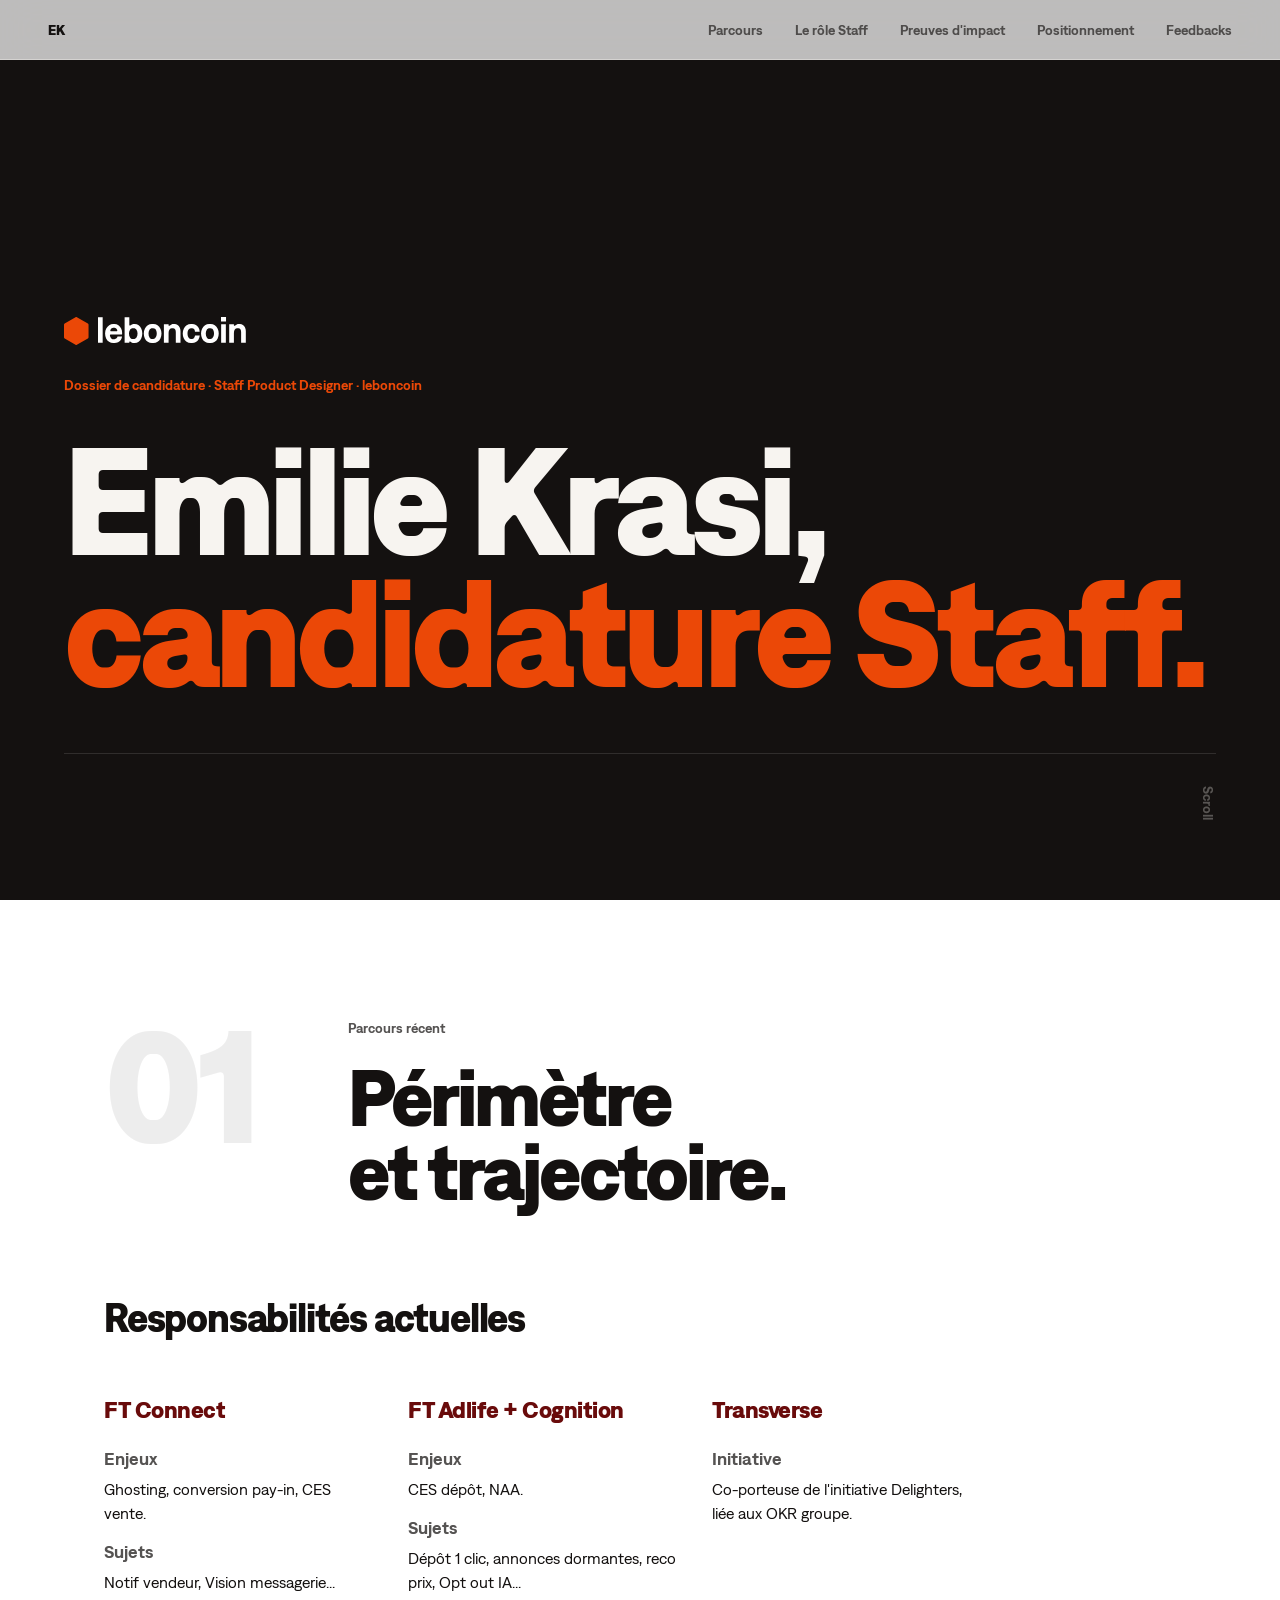
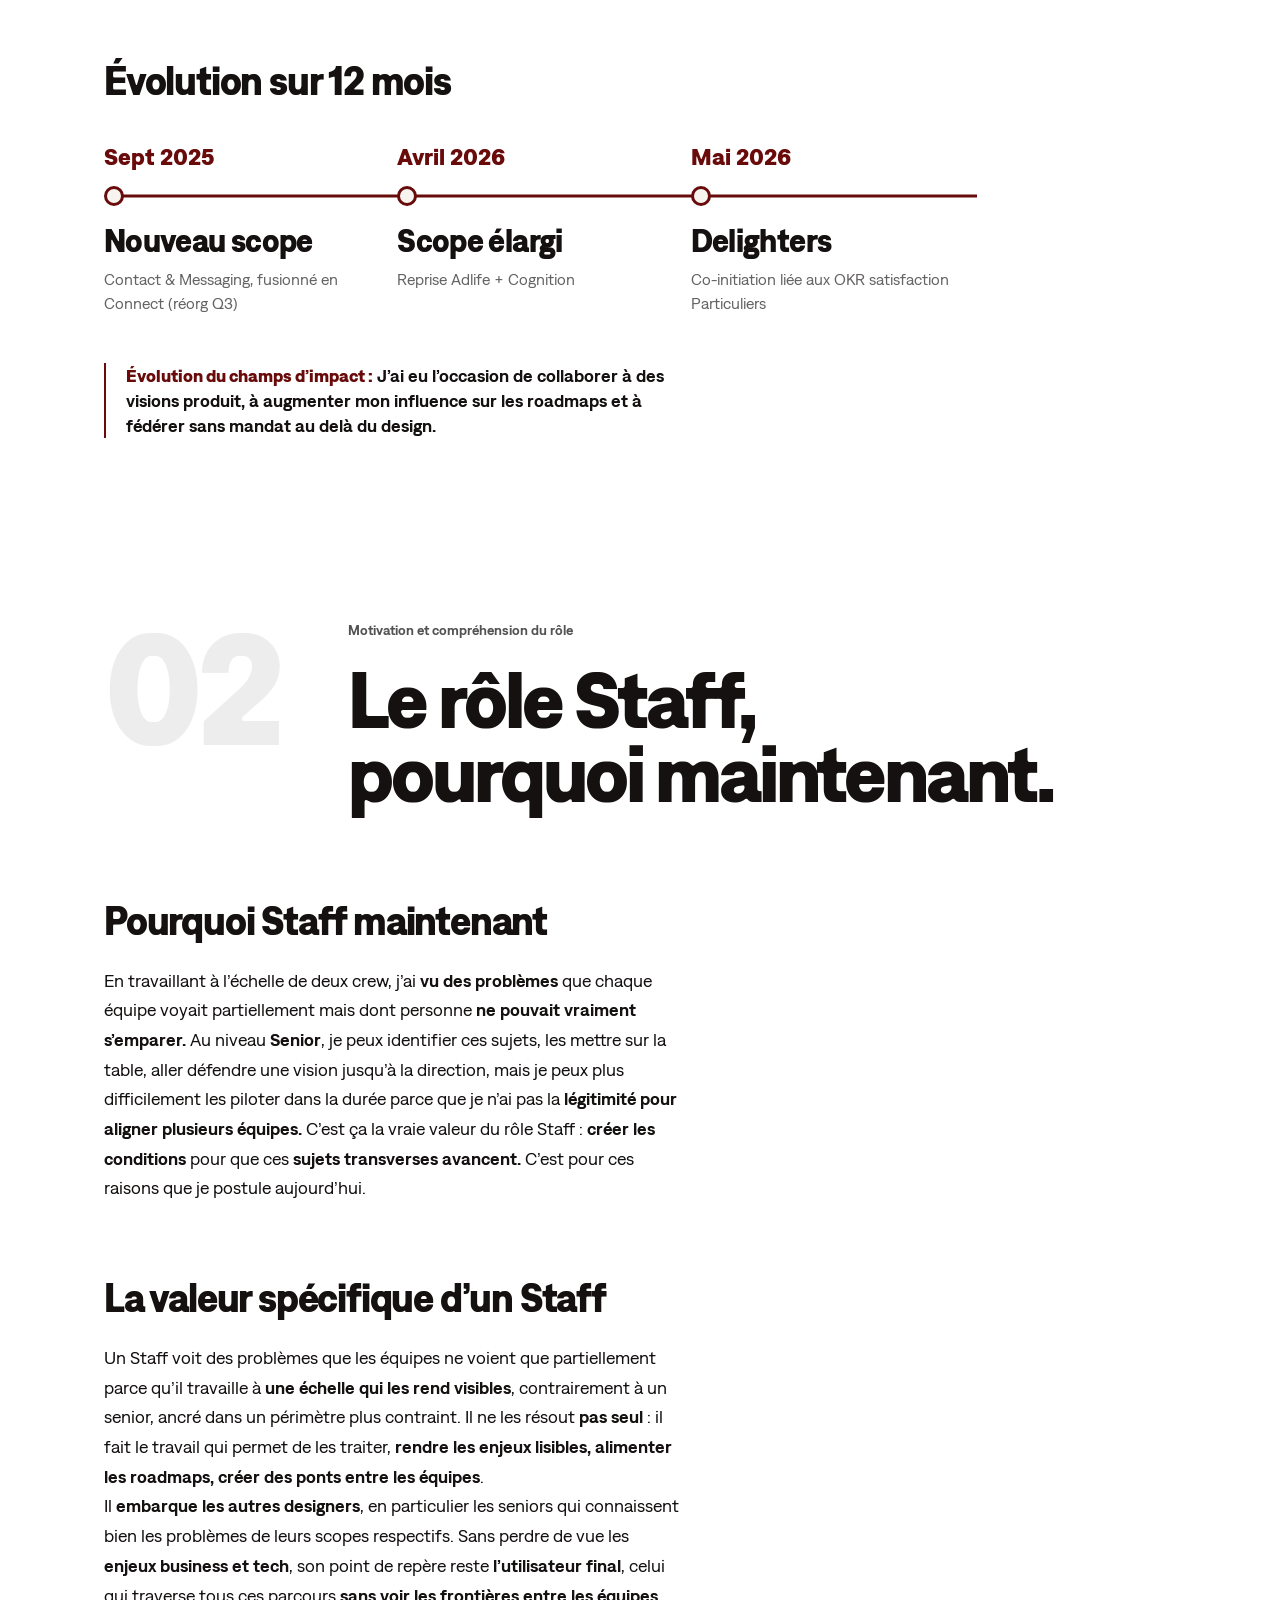
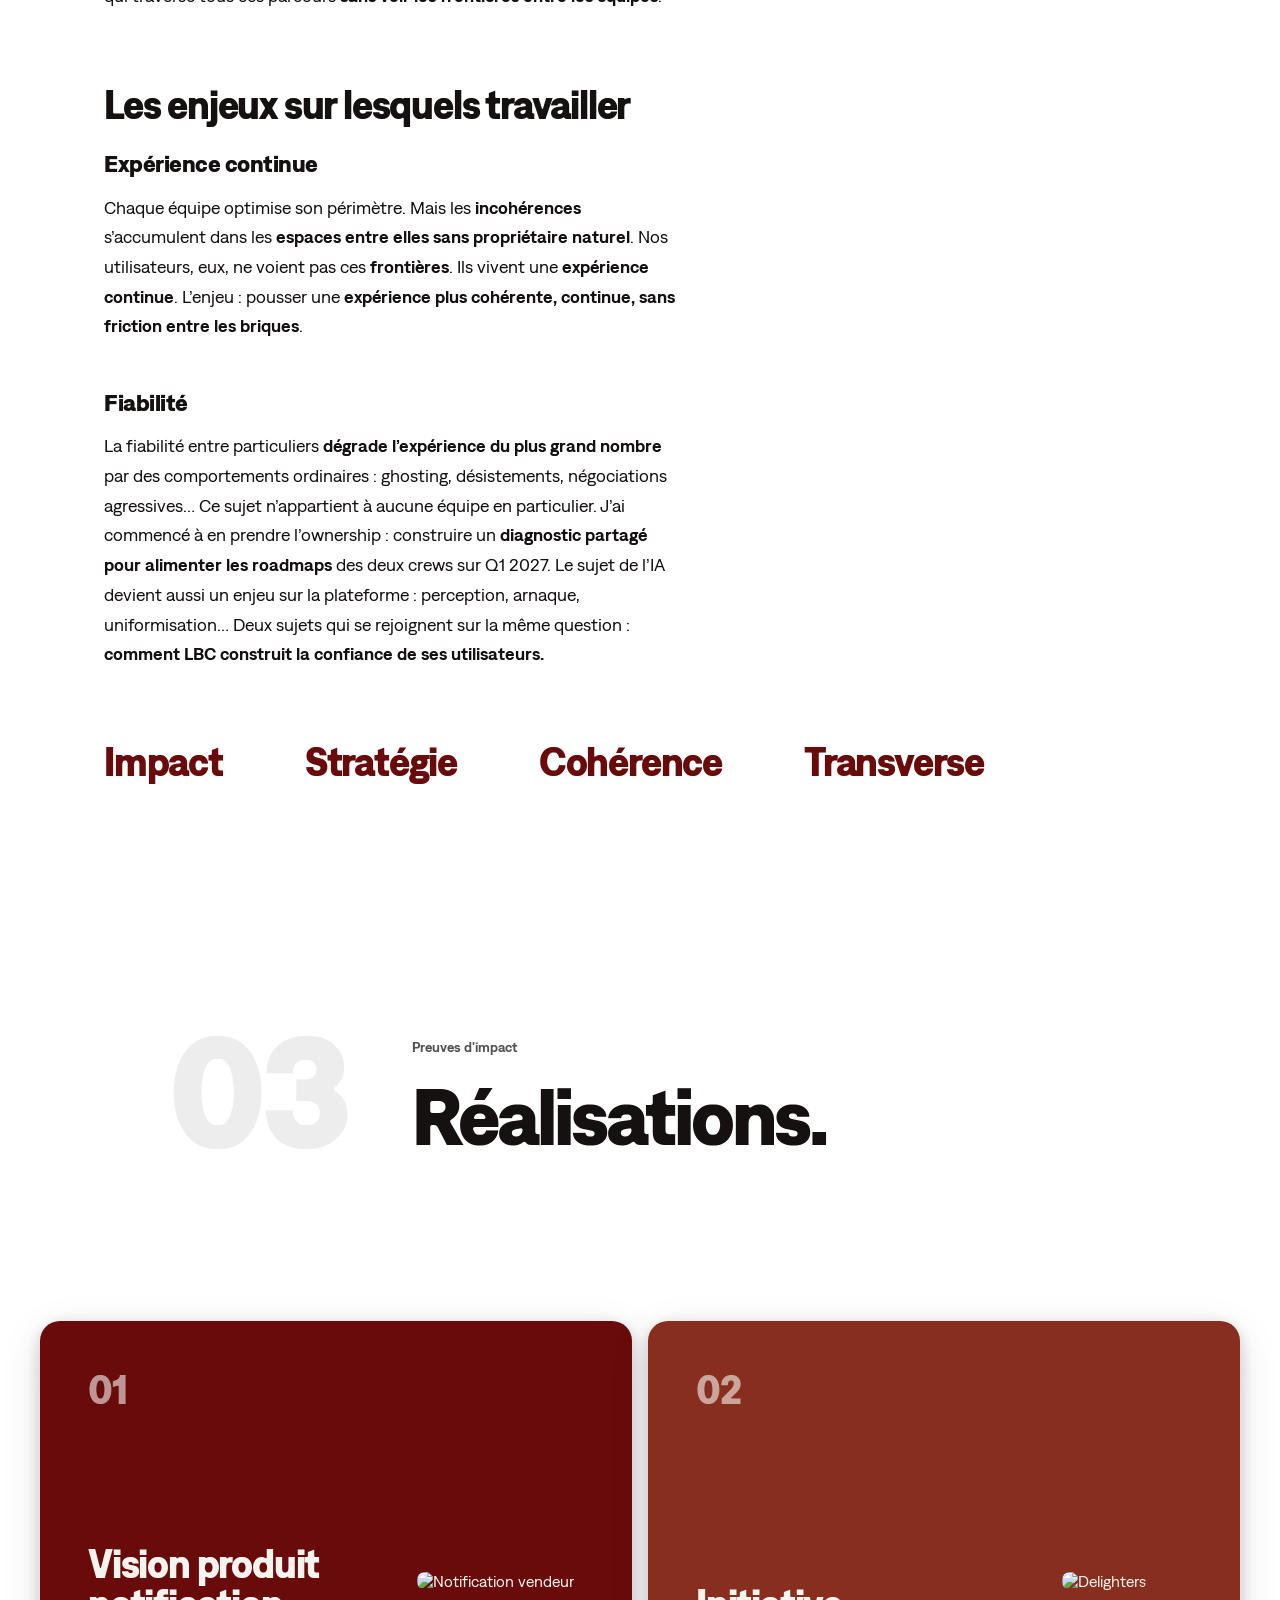
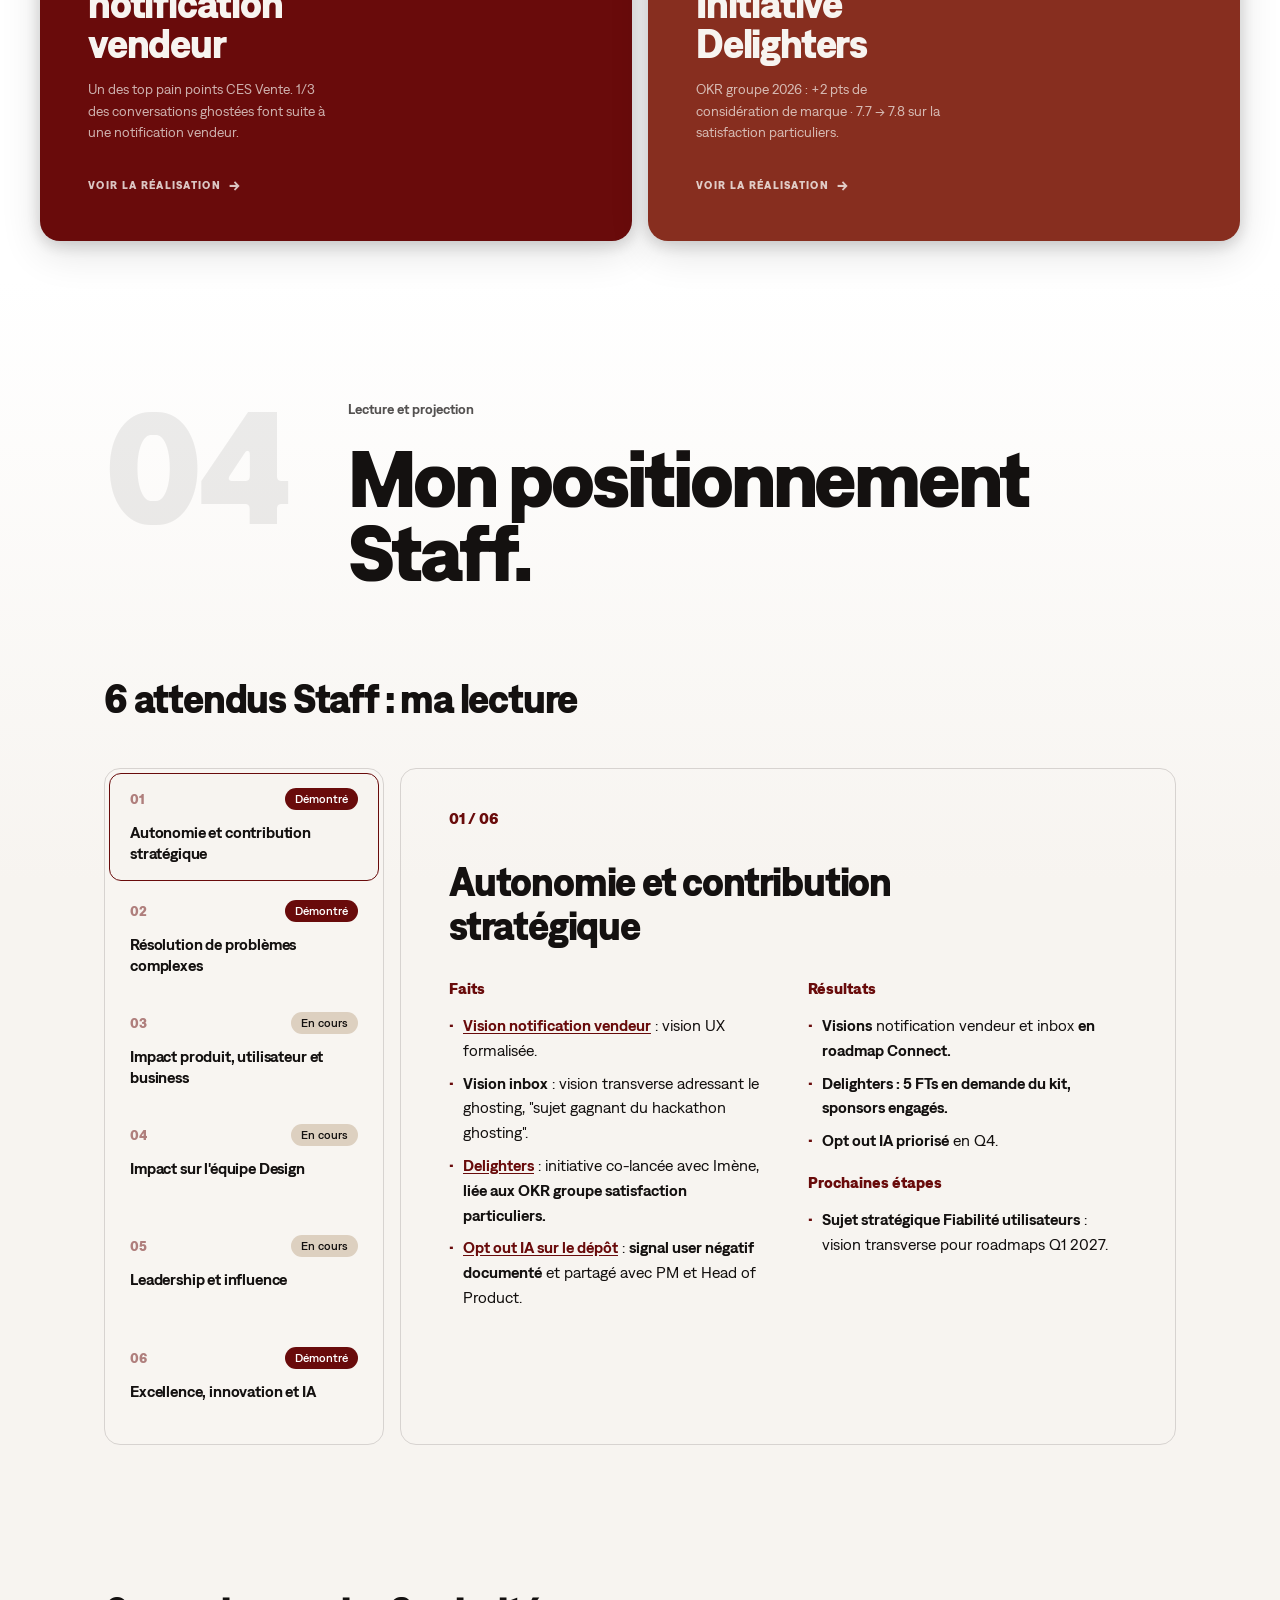
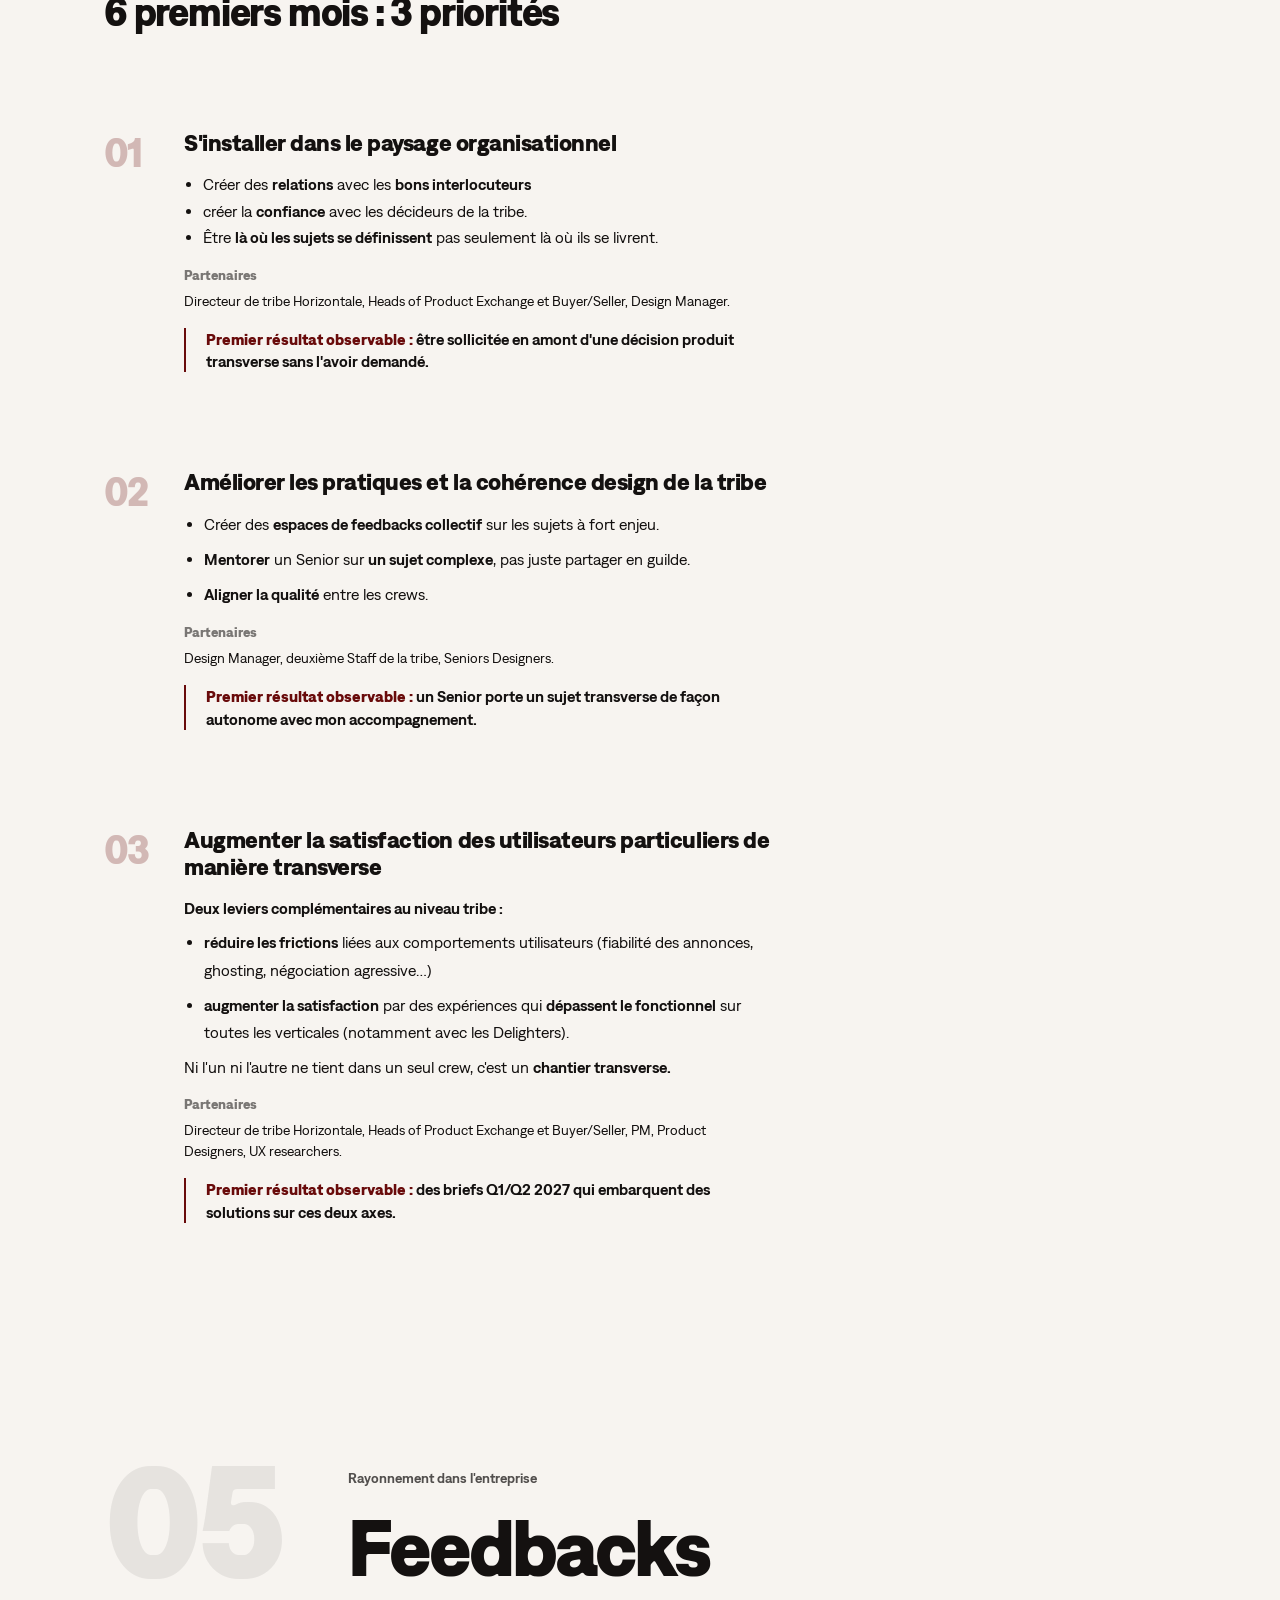
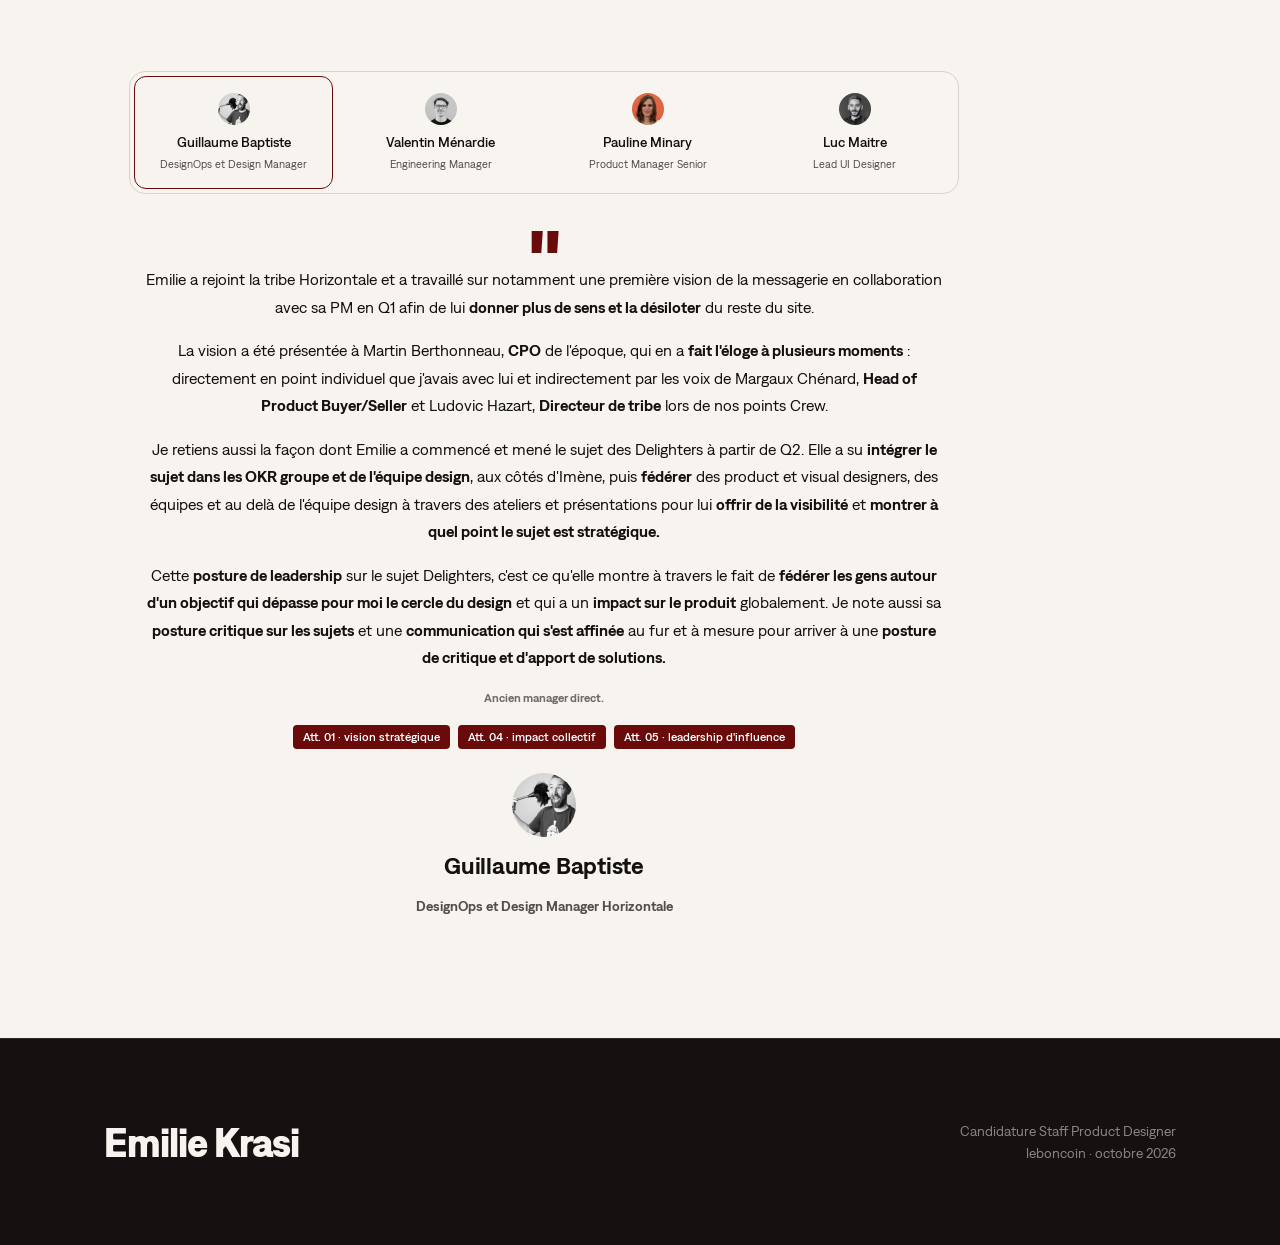
==== commit e76a811d: "Dossier Staff : modifs contenu, texte, bold et mise en page Co-Authored-By: Claude Code <noreply@ant" ====
--- a/notes/staff-designer/dossier-staff-emilie.html
+++ b/notes/staff-designer/dossier-staff-emilie.html
@@ -816,7 +816,7 @@
           </div>
         </div>
 
-        <div class="pos-result reveal" style="margin-top: 40px;">
+        <div class="pos-result reveal" style="margin-top: 40px; font-size: 18px;">
           <strong>Évolution du champs d’impact :</strong> J’ai eu l’occasion de collaborer à des visions produit, à augmenter mon influence sur les roadmaps et à fédérer sans mandat au delà du design.
         </div>
       </div>
@@ -837,7 +837,7 @@
         <div class="role-sub-label reveal">Pourquoi Staff maintenant</div>
         <div class="role-bloc reveal">
           
-          <p class="role-text">En travaillant à l’échelle de deux crew, j’ai <span style="font-weight: 600">vu des problèmes</span> que chaque équipe voyait partiellement mais dont personne ne s’emparait vraiment. C’est dans ces espaces-là, entre les équipes, entre les parcours, que je sens que je peux avoir le <span style="font-weight: 600">plus d’impact</span> et là où je pense m’épanouir.</p>
+          <p class="role-text">En travaillant à l’échelle de deux crew, j’ai <span style="font-weight:600">vu des problèmes</span> que chaque équipe voyait partiellement mais dont personne <span style="font-weight:600">ne pouvait vraiment s’emparer.</span> Au niveau <span style="font-weight:600">Senior</span>, je peux identifier ces sujets, les mettre sur la table, aller défendre une vision jusqu’à la direction, mais je peux plus difficilement les piloter dans la durée parce que je n’ai pas la <span style="font-weight:600">légitimité pour aligner plusieurs équipes.</span> C’est ça la vraie valeur du rôle Staff : <span style="font-weight:600">créer les conditions</span> pour que ces <span style="font-weight:600">sujets transverses avancent.</span> C’est pour ces raisons que je postule aujourd’hui.</p>
         </div>
 
         <div class="role-sub-label reveal">La valeur spécifique d’un Staff</div>
@@ -860,7 +860,7 @@
         <div class="role-keywords reveal">
           <div class="role-keyword"><span class="role-keyword-word">Impact</span></div>
           <div class="role-keyword"><span class="role-keyword-word">Stratégie</span></div>
-          <div class="role-keyword"><span class="role-keyword-word">Harmoni&shy;sation</span></div>
+          <div class="role-keyword"><span class="role-keyword-word">Cohérence</span></div>
           <div class="role-keyword"><span class="role-keyword-word">Transverse</span></div>
         </div>
       </div>
@@ -964,7 +964,7 @@
               <div><div class="att-sub">Faits</div><ul>
                 <li><a href="https://www.figma.com/design/bahp6rY4H7gjoy8yrfF1AH/FT-Connect?node-id=23261-68869" target="_blank"><span style="font-weight:600">Vision notification vendeur</span></a> : vision UX formalisée.</li>
                 <li><span style="font-weight:600">Vision inbox</span> : vision transverse adressant le ghosting, "sujet gagnant du hackathon ghosting".</li>
-                <li><a href="https://docs.google.com/presentation/d/1H-7yshinphaCIWJR_3P8RVHDsrkUj5-WH9WrcOBt7UA/edit?slide=id.g3ee7a359c76_0_54" target="_blank"><span style="font-weight:600">Delighters</span></a> : initiative co-lancée avec Imène, liée aux OKR groupe satisfaction particuliers.</li>
+                <li><a href="https://docs.google.com/presentation/d/1H-7yshinphaCIWJR_3P8RVHDsrkUj5-WH9WrcOBt7UA/edit?slide=id.g3ee7a359c76_0_54" target="_blank"><span style="font-weight:600">Delighters</span></a> : initiative co-lancée avec Imène, <span style="font-weight:600">liée aux OKR groupe satisfaction particuliers.</span></li>
                 <li><a href="https://miro.com/app/board/uXjVHreBXis=/" target="_blank"><span style="font-weight:600">Opt out IA sur le dépôt</span></a> : <span style="font-weight:600">signal user négatif documenté</span> et partagé avec PM et Head of Product.</li>
               </ul></div>
               <div><div class="att-sub">Résultats</div><ul>
@@ -983,7 +983,7 @@
             <div class="att-pane-body">
               <div><div class="att-sub">Faits</div><ul>
                 <li><span style="font-weight:600">Vision notification vendeur</span> : sujet non balisé, <span style="font-weight:600">méthode adaptée</span> : questionnaire, mapping, protocole RITE, prototypage interactif, itérations MVP.</li>
-                <li><span style="font-weight:600">Contextualisation du prix : silo Connect × Adlife/Cognition identifié proactivement</span>, mise en relation des équipes.</li>
+                <li><span style="font-weight:600">Contextualisation du prix : silo Connect × Adlife/Cognition identifié proactivement,</span> mise en relation des équipes et travail en synergie.</li>
               </ul></div>
               <div><div class="att-sub">Résultats</div><ul>
                 <li><span style="font-weight:600">Vision notif vendeur en AB test.</span></li>
@@ -999,10 +999,11 @@
             <h3 class="att-pane-title">Impact produit, utilisateur et business</h3>
             <div class="att-pane-body">
               <div><div class="att-sub">Faits</div><ul>
+                <li><span style="font-weight:600">Challenge des kpis</span> d'une fonctionnalité dans la messagerie pro envisagée pour la roadmap Q3</li>
                 <li><span style="font-weight:600">Vision inbox</span> : hackathon gagné, <span style="font-weight:600">entré dans la roadmap.</span></li>
                 <li>OPS pub sur parcours de suppression d'annonce : <span style="font-weight:600">risque CES identifié, alerte levée.</span></li>
                 <li><a href="https://www.figma.com/design/bahp6rY4H7gjoy8yrfF1AH/FT-Connect?node-id=23261-68869" target="_blank"><span style="font-weight:600">Vision notification vendeur</span></a> : lead design de la discovery à l'AB test.</li>
-                <li><span style="font-weight:600">Fiabilité utilisateurs</span> : analyse en cours, roadmaps Q1 2027 dans la cible.</li>
+                <li><span style="font-weight:600">Fiabilité utilisateurs</span> : analyse en cours.</li>
               </ul></div>
               <div><div class="att-sub">Résultats</div><ul>
                 <li><span style="font-weight:600">Sujet messagerie pro déprioritisée</span>, réorientée vers la conversion acheteur.</li>
@@ -1011,6 +1012,7 @@
               </ul>
               <div class="att-sub" style="margin-top:20px;">Prochaines étapes</div><ul>
                 <li>Suivi des résultats AB test notification vendeur et agir en conséquences.</li>
+                <li>Finaliser l'étude sur la fiabilité utilisateur et <span style="font-weight:600">proposer des axes de travail avec la roadmaps Q1 2027 en cible.</span></li>
               </ul></div>
             </div>
           </div>
@@ -1020,6 +1022,7 @@
             <div class="att-pane-body">
               <div><div class="att-sub">Faits</div><ul>
                 <li><span style="font-weight:600">Pratiques IA</span> : Personal OS et prototypage avec Claude <span style="font-weight:600">partagées en guilde.</span></li>
+                <li><span style="font-weight:600">Implication de l'équipe design</span> dans l'initiative Delighters (ateliers, Delighters en cours de conception)</li>
               </ul></div>
               <div><div class="att-sub">Résultats</div><ul>
                 <li><span style="font-weight:600">Kit Delighters : sollicitée pour une formation</span> par des designers et PM de plusieurs FTs.</li>
@@ -1047,6 +1050,7 @@
                 <li><span style="font-weight:600">Rayonnement hors périmètre design.</span></li>
               </ul>
               <div class="att-sub" style="margin-top:20px;">Prochaines étapes</div><ul>
+                <li><span style="font-weight:600">Convaincre le CEO et CPO</span> de la pertinence du sujet Delighters (présentation au le CEO prévue)</li>
                 <li>Devenir une <span style="font-weight:600">référente Delighters au-delà de l'équipe design.</span></li>
               </ul></div>
             </div>
@@ -1067,7 +1071,7 @@
                 <li>POCs qui ont <span style="font-weight:600">convaincu les décideurs</span> de lancer des sujets.</li>
                 <li>Pratiques partagées en guilde, <span style="font-weight:600">réutilisables par l'équipe.</span></li>
               </ul>
-              <div class="att-sub" style="margin-top:20px;">Prochaines étapes</div><ul>
+              <div class="att-sub" style="margin-top:20px;">Prochaine étape</div><ul>
                 <li>Lancer un chantier de <span style="font-weight:600">composants Spark vibecodés</span> partagés pour faciliter le <span style="font-weight:600">prototype des designers.</span></li>
               </ul></div>
             </div>
@@ -1085,7 +1089,7 @@
             <ul class="pos-text" style="padding-left: 1.2em; margin: 0 0 16px;">
               <li>Créer des <span style="font-weight:600">relations</span> avec les <span style="font-weight:600">bons interlocuteurs</span></li>
               <li>créer la <span style="font-weight:600">confiance</span> avec les décideurs de la tribe.</li>
-              <li>Être <span style="font-weight:600">là où les sujets se définissent</span>, pas seulement là où ils se livrent.</li>
+              <li>Être <span style="font-weight:600">là où les sujets se définissent</span> pas seulement là où ils se livrent.</li>
             </ul>
             <div class="pos-meta-lbl">Partenaires</div>
             <div class="pos-meta-val">Directeur de tribe Horizontale, Heads of Product Exchange et Buyer/Seller, Design Manager.</div>
@@ -1097,7 +1101,11 @@
           <div class="pos-num">02</div>
           <div>
             <div class="pos-title">Améliorer les pratiques et la cohérence design de la tribe</div>
-            <p class="pos-text">Créer des <span style="font-weight:600">espaces de feedbacks collectif</span> sur les sujets à fort enjeu. <span style="font-weight:600">Mentorer</span> un Senior sur <span style="font-weight:600">un sujet complexe</span>, pas juste partager en guilde. <span style="font-weight:600">Aligner la qualité</span> entre les crews.</p>
+            <ul class="p-list">
+              <li>Créer des <span style="font-weight:600">espaces de feedbacks collectif</span> sur les sujets à fort enjeu.</li>
+              <li><span style="font-weight:600">Mentorer</span> un Senior sur <span style="font-weight:600">un sujet complexe</span>, pas juste partager en guilde.</li>
+              <li><span style="font-weight:600">Aligner la qualité</span> entre les crews.</li>
+            </ul>
             <div class="pos-meta-lbl">Partenaires</div>
             <div class="pos-meta-val">Design Manager, deuxième Staff de la tribe, Seniors Designers.</div>
             <div class="pos-result"><strong>Premier résultat observable :</strong> un Senior porte un sujet transverse de façon autonome avec mon accompagnement.</div>
@@ -1108,7 +1116,12 @@
           <div class="pos-num">03</div>
           <div>
             <div class="pos-title">Augmenter la satisfaction des utilisateurs particuliers de manière transverse</div>
-            <p class="pos-text"><span style="font-weight:600">Deux leviers complémentaires au niveau tribe : réduire les frictions</span> liées aux comportements utilisateurs (fiabilité des annonces, ghosting, négociation agressive…) et <span style="font-weight:600">augmenter la satisfaction</span> par des expériences qui <span style="font-weight:600">dépassent le fonctionnel</span> sur toutes les verticales (notamment avec les Delighters). Ni l'un ni l'autre ne tient dans un seul crew, c'est un <span style="font-weight:600">chantier transverse.</span></p>
+            <p class="pos-text" style="margin-bottom: 8px;"><span style="font-weight:600">Deux leviers complémentaires au niveau tribe :</span></p>
+            <ul class="p-list" style="margin-bottom: 8px;">
+              <li><span style="font-weight:600">réduire les frictions</span> liées aux comportements utilisateurs (fiabilité des annonces, ghosting, négociation agressive…)</li>
+              <li><span style="font-weight:600">augmenter la satisfaction</span> par des expériences qui <span style="font-weight:600">dépassent le fonctionnel</span> sur toutes les verticales (notamment avec les Delighters).</li>
+            </ul>
+            <p class="pos-text">Ni l'un ni l'autre ne tient dans un seul crew, c'est un <span style="font-weight:600">chantier transverse.</span></p>
             <div class="pos-meta-lbl">Partenaires</div>
             <div class="pos-meta-val">Directeur de tribe Horizontale, Heads of Product Exchange et Buyer/Seller, PM, Product Designers, UX researchers.</div>
             <div class="pos-result"><strong>Premier résultat observable :</strong> des briefs Q1/Q2 2027 qui embarquent des solutions sur ces deux axes.</div>
@@ -1622,7 +1635,7 @@
         clickCount = 0;
         const msg = document.createElement('div');
         msg.textContent = 'Si tu lis ça, c\'est que tu es curieux. Bonne nouvelle, moi aussi.';
-        msg.style.cssText = 'position:fixed;bottom:40px;left:50%;transform:translateX(-50%);background:#eb4807;color:#fff;padding:14px 24px;border-radius:4px;font-size:14px;font-weight:600;letter-spacing:0.01em;z-index:9999;opacity:0;transition:opacity 0.3s;white-space:nowrap';
+        msg.style.cssText = 'position:fixed;bottom:40px;left:50%;transform:translateX(-50%);width:calc(100vw - 48px);max-width:300px;background:#eb4807;color:#fff;padding:14px 24px;border-radius:4px;font-size:14px;font-weight:600;letter-spacing:0.01em;z-index:9999;opacity:0;transition:opacity 0.3s;text-align:center;';
         document.body.appendChild(msg);
         setTimeout(() => msg.style.opacity = '1', 10);
         setTimeout(() => { msg.style.opacity = '0'; setTimeout(() => msg.remove(), 300); }, 3500);
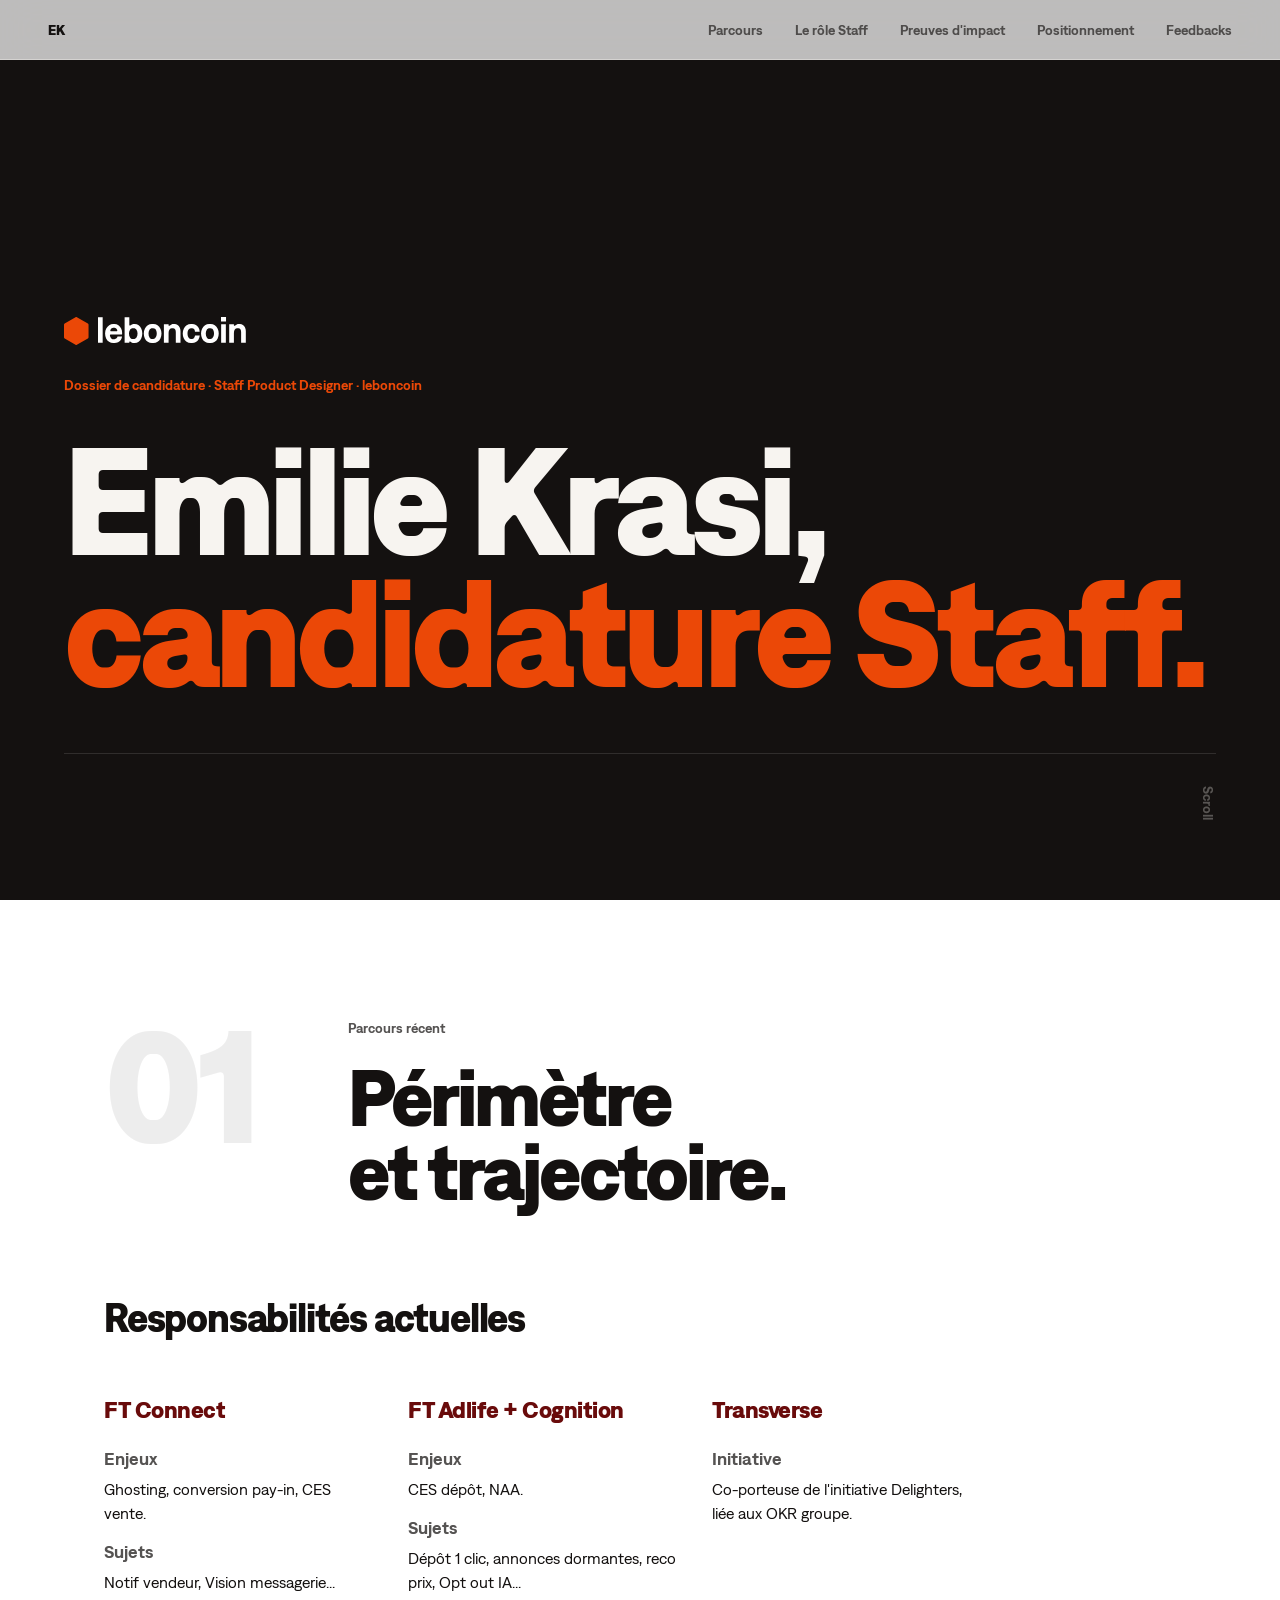
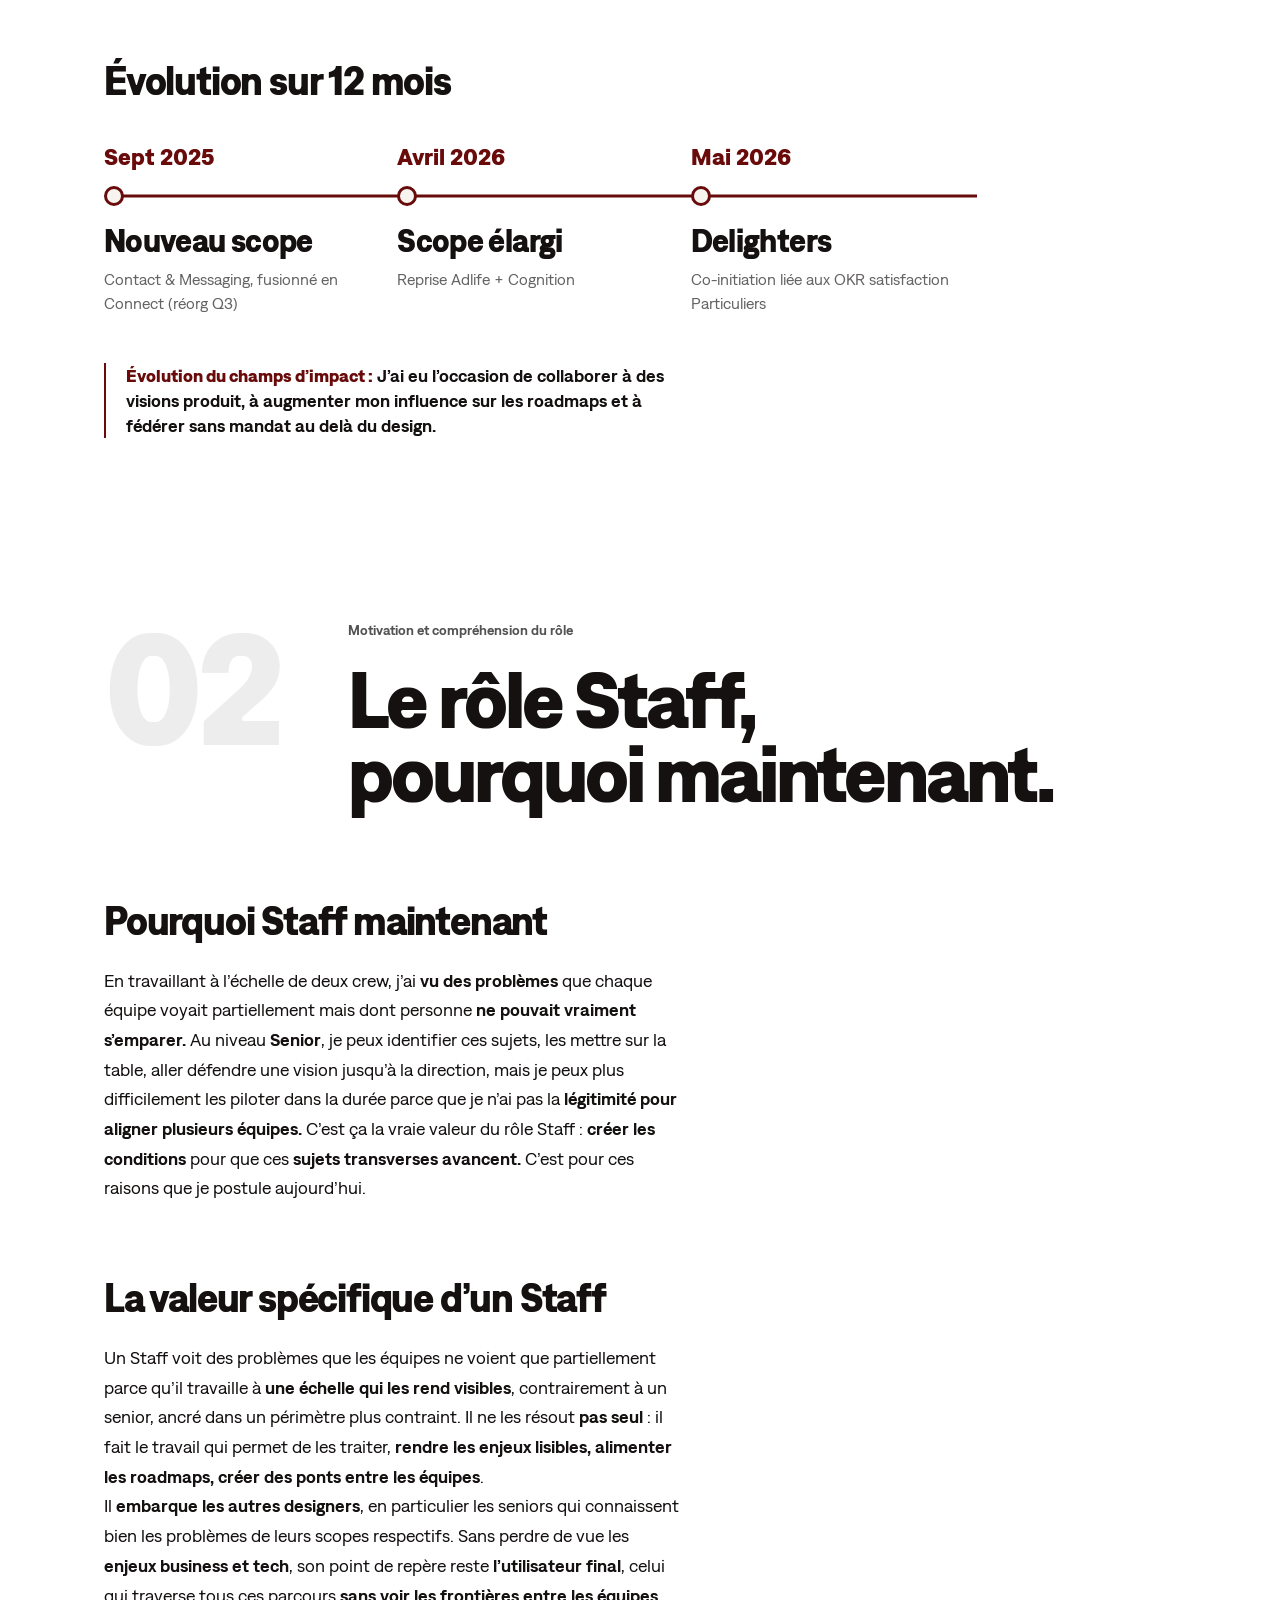
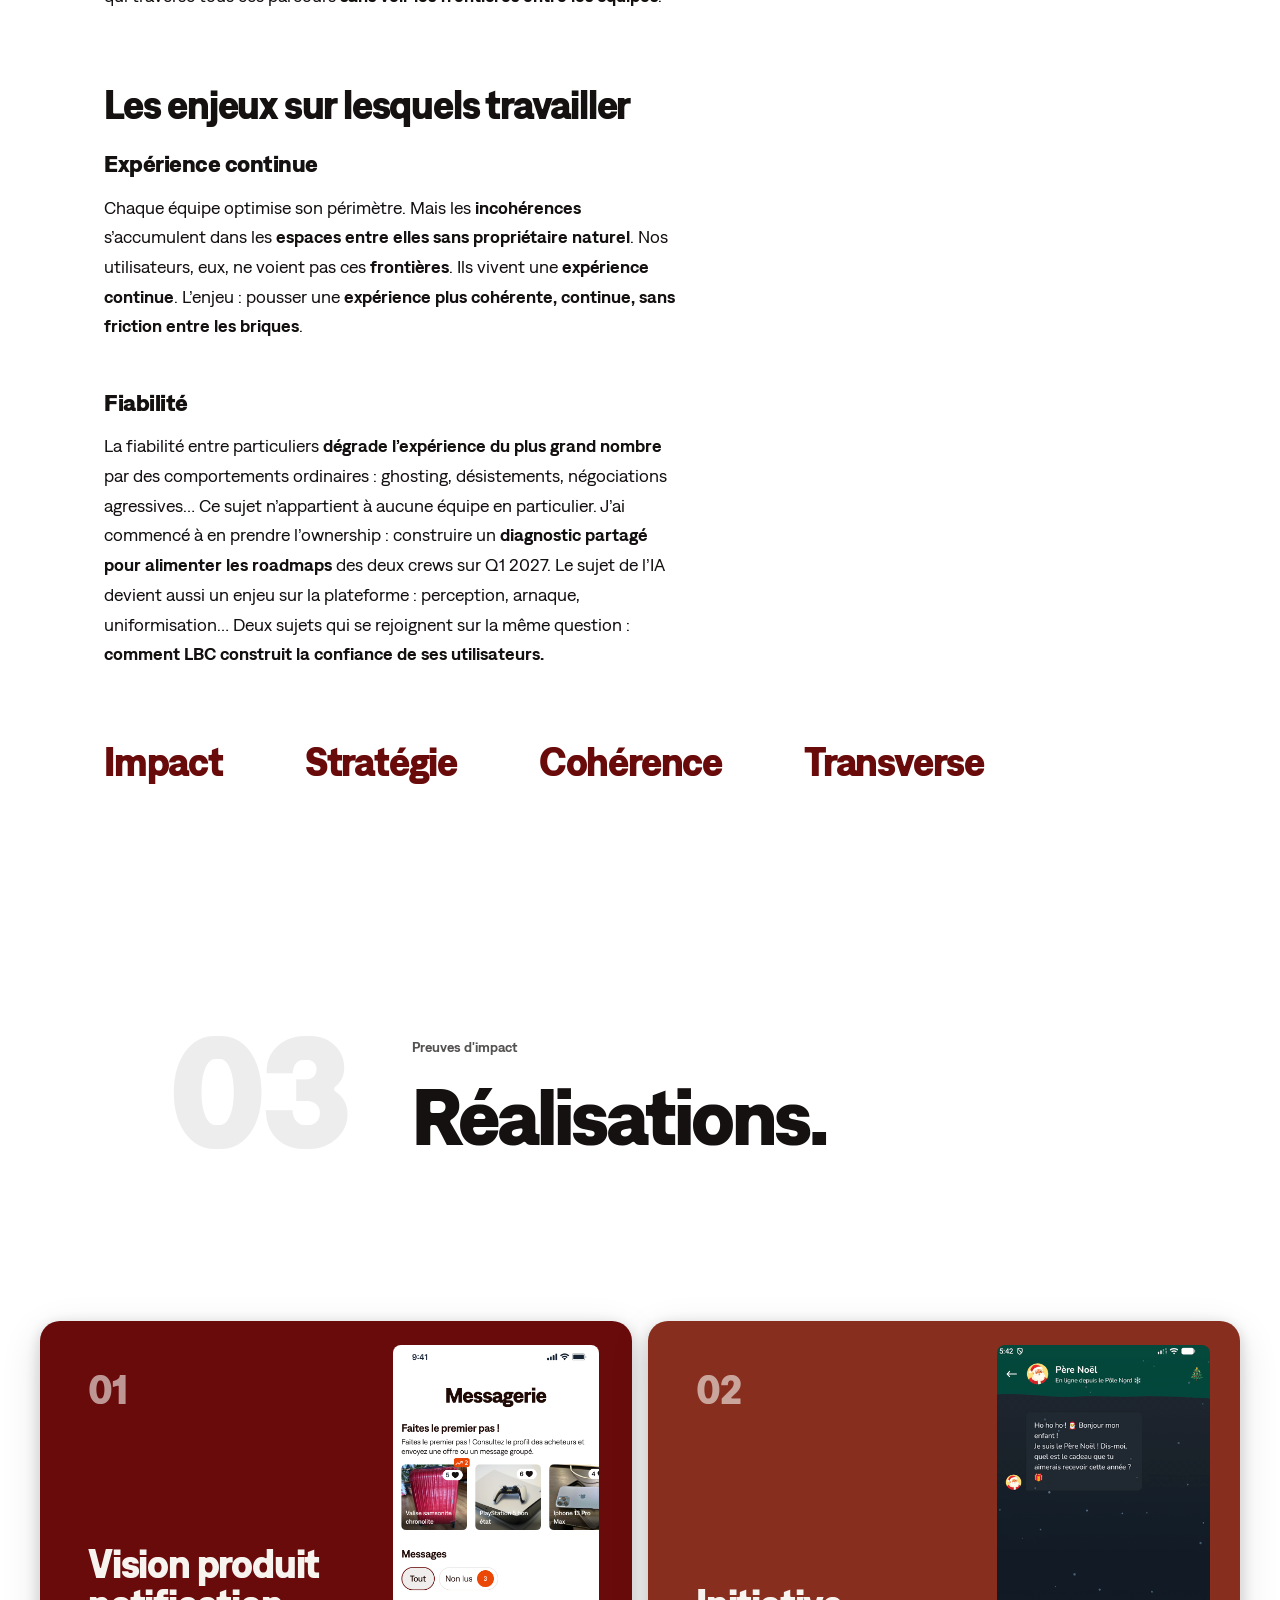
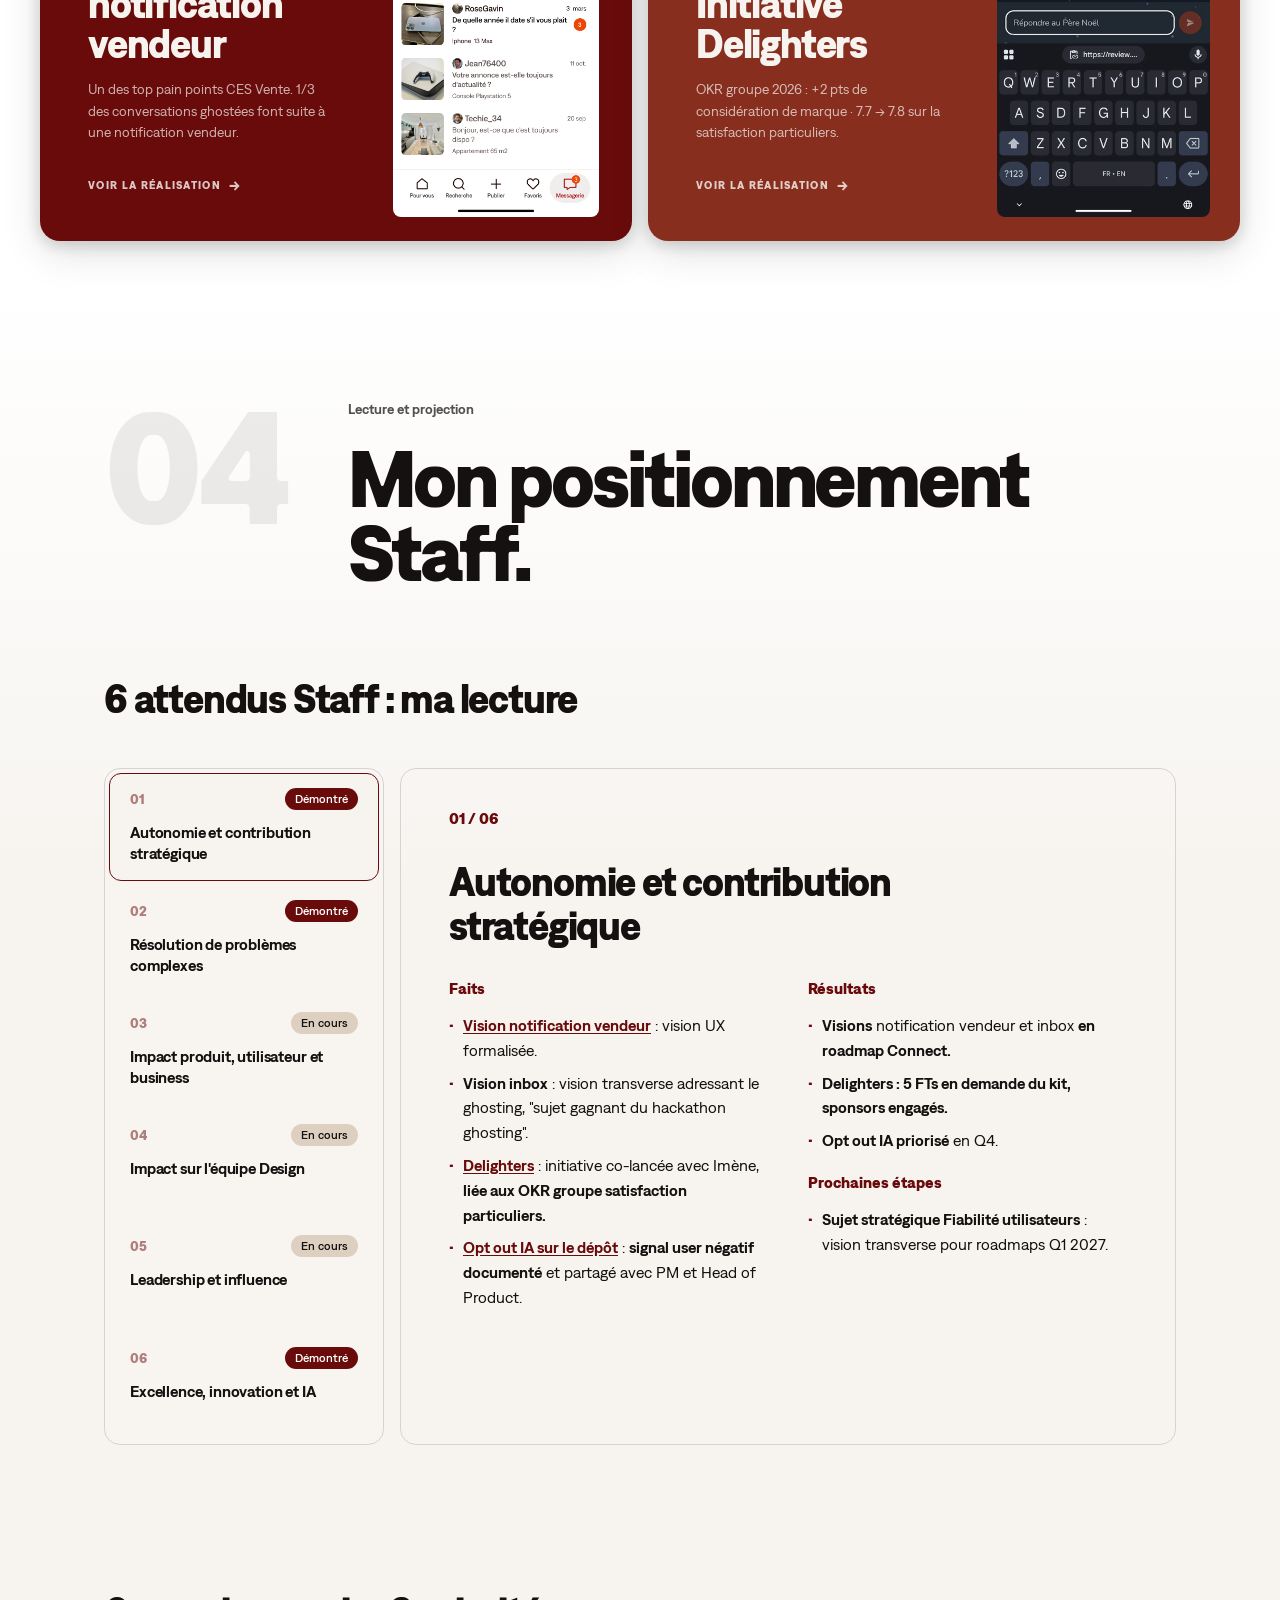
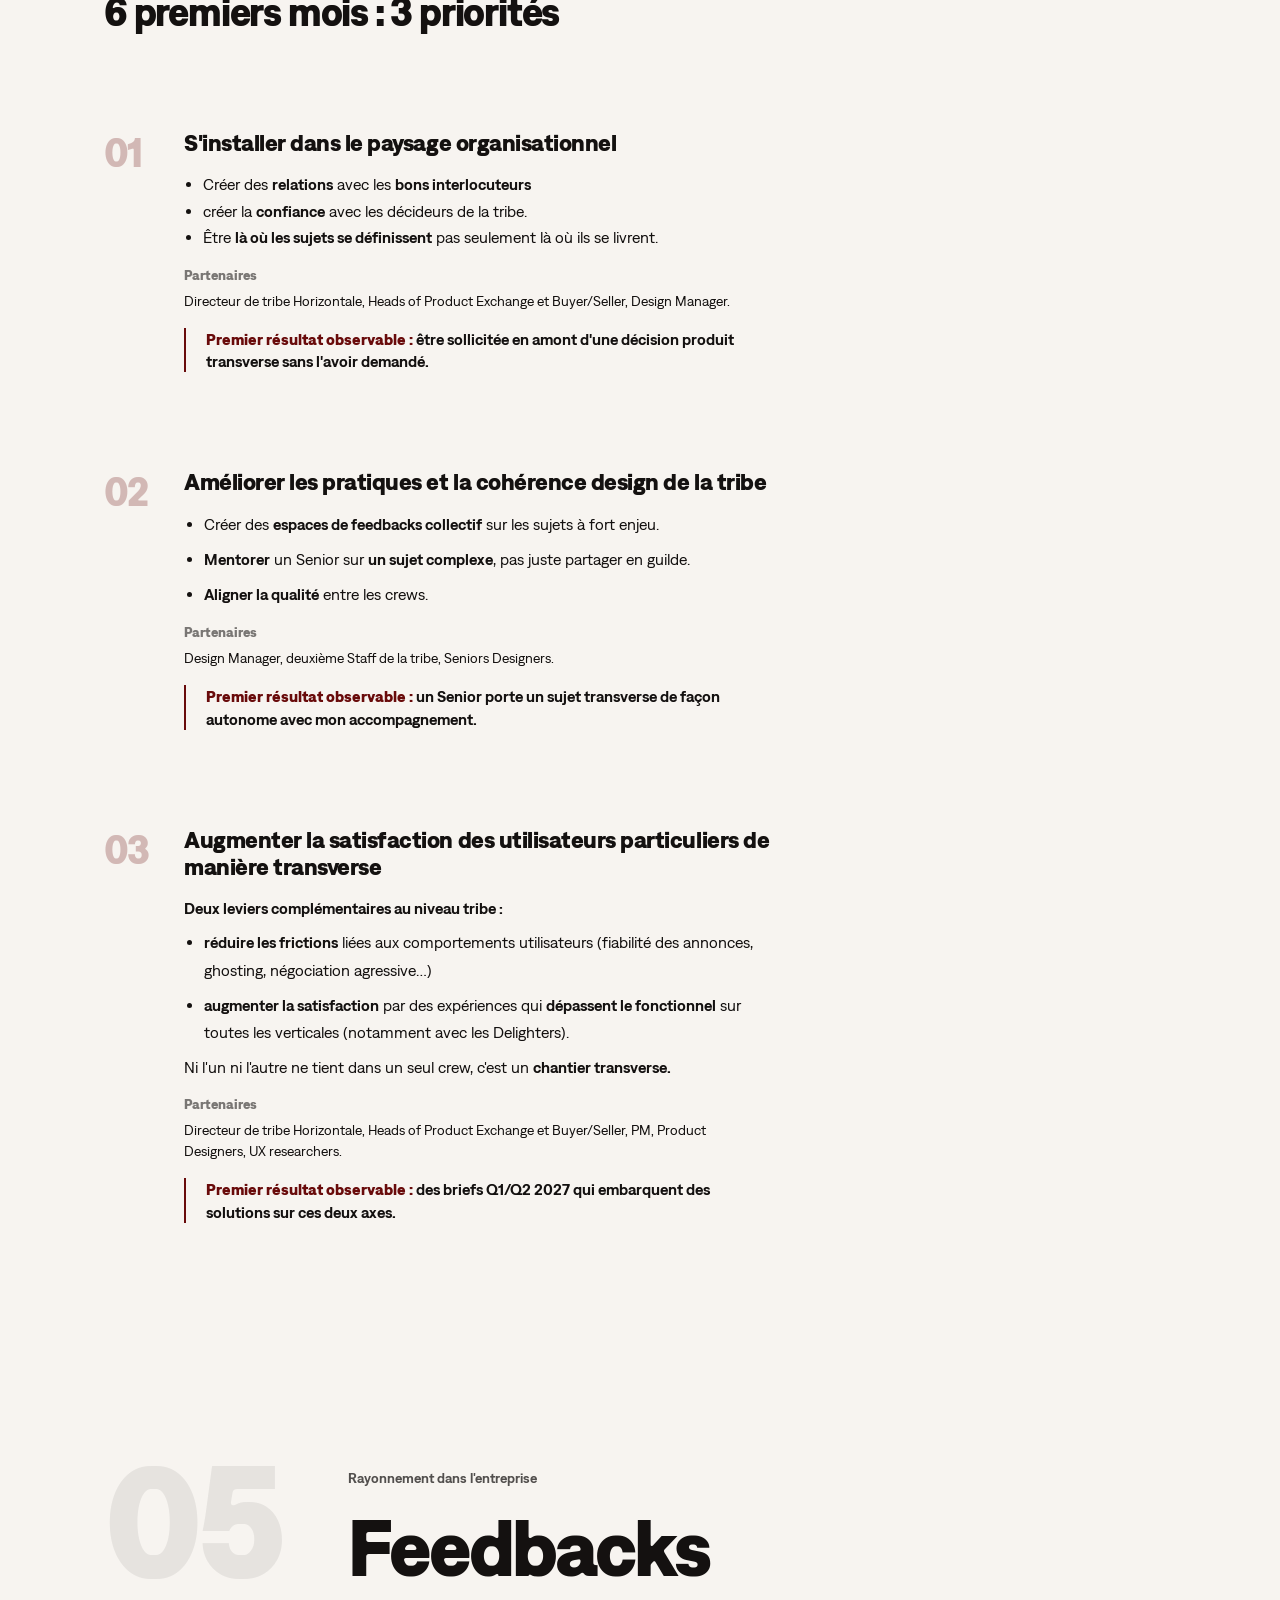
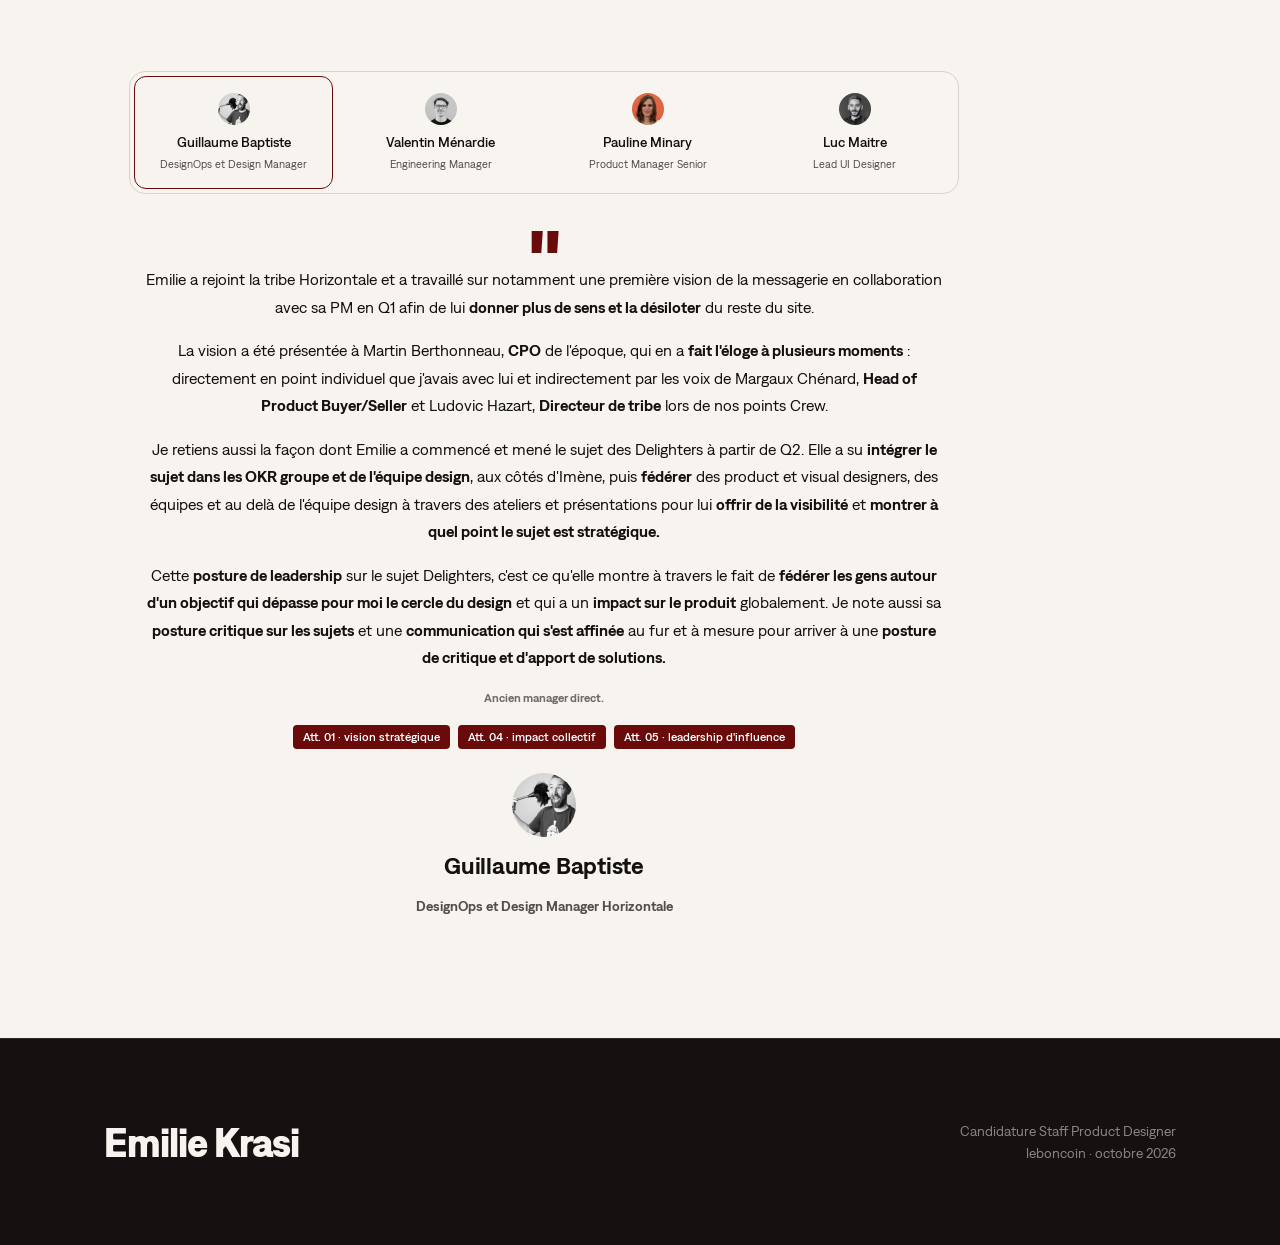
==== commit 3585ac3a: "Fix images cards réal : assets minuscule + pere-noel.gif Co-Authored-By: Claude Code <noreply@anthro" ====
--- a/notes/staff-designer/dossier-staff-emilie.html
+++ b/notes/staff-designer/dossier-staff-emilie.html
@@ -891,7 +891,7 @@
           <span class="pc-btn">Voir la réalisation</span>
         </div>
         <div class="pc-image">
-          <img src="Assets/Visuels/Notif vendeurs/Après.png" alt="Notification vendeur">
+          <img src="assets/Visuels/Notif vendeurs/Après.png" alt="Notification vendeur">
         </div>
       </div>
 
@@ -904,7 +904,7 @@
           <span class="pc-btn">Voir la réalisation</span>
         </div>
         <div class="pc-image">
-          <img src="Assets/Visuels/Delighters/pere-noel.jpg" alt="Delighters">
+          <img src="assets/Visuels/Delighters/pere-noel.gif" alt="Delighters">
         </div>
       </div>
     </div>
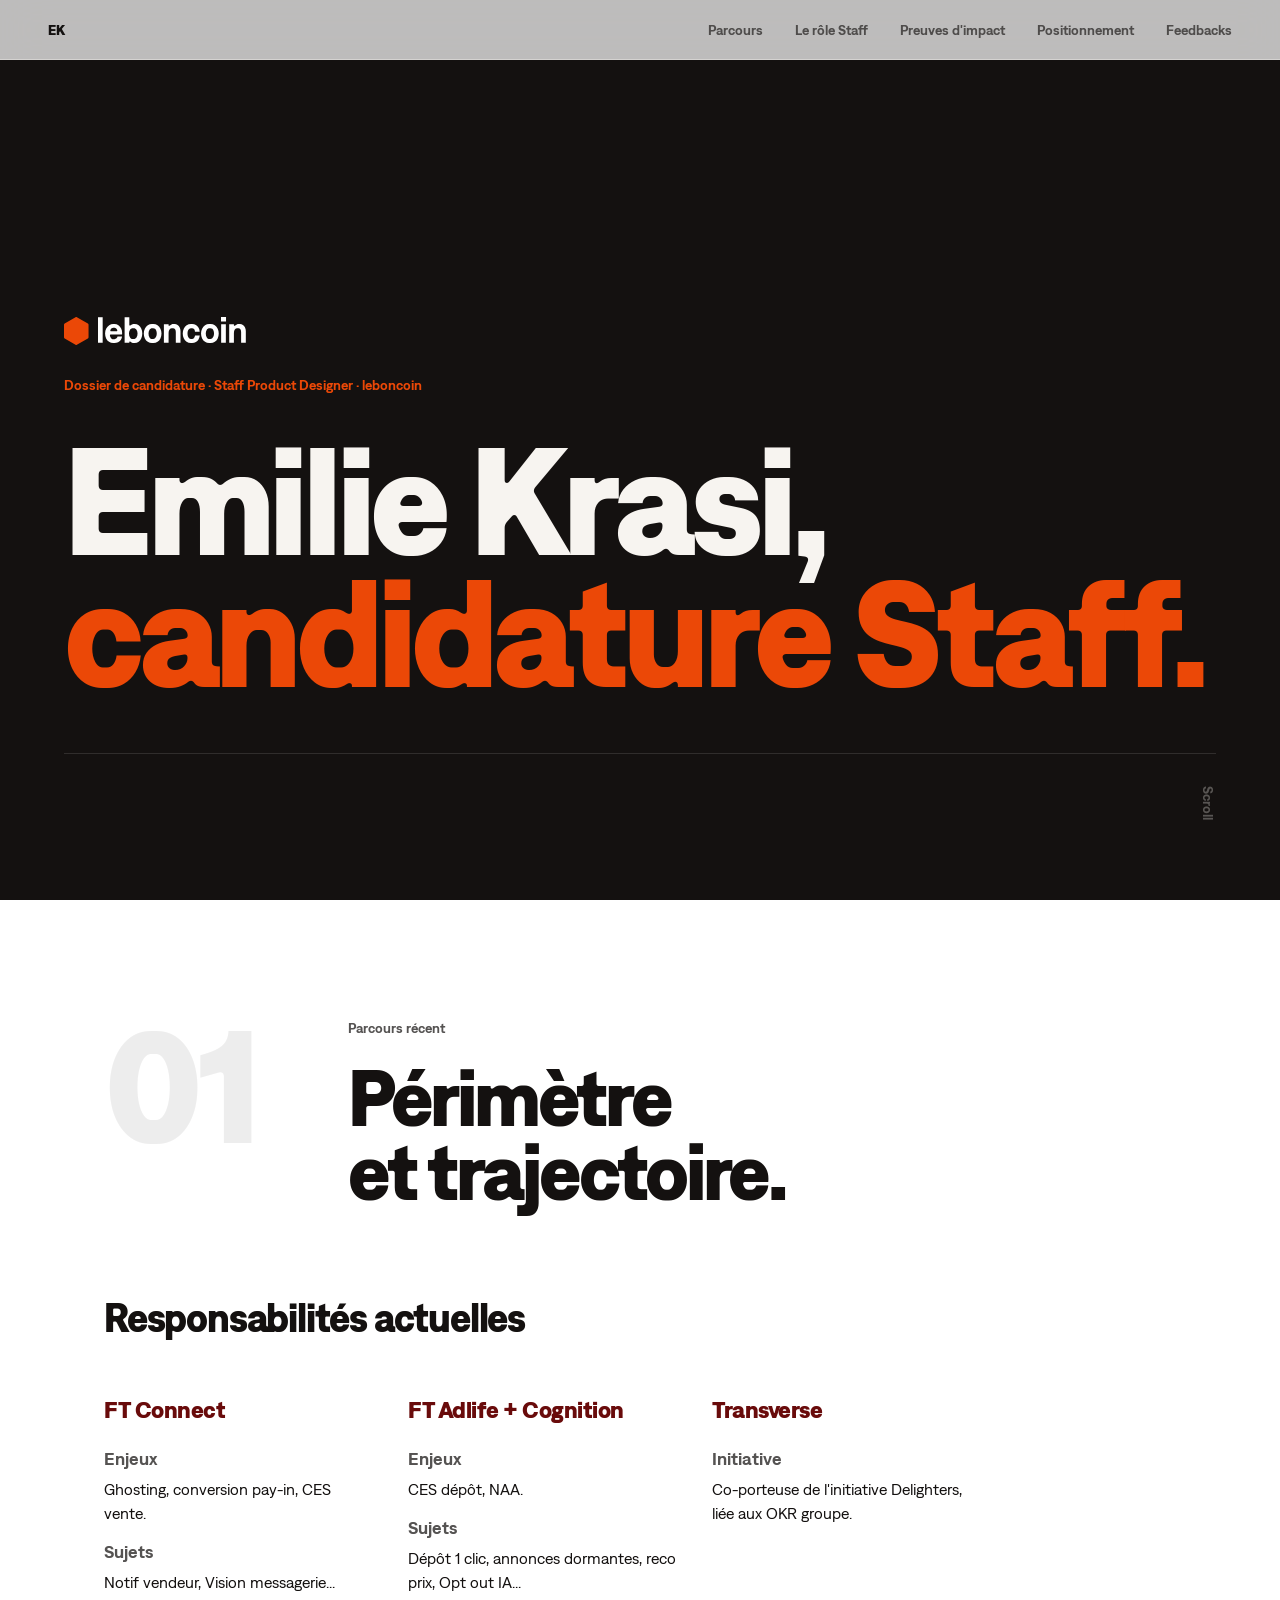
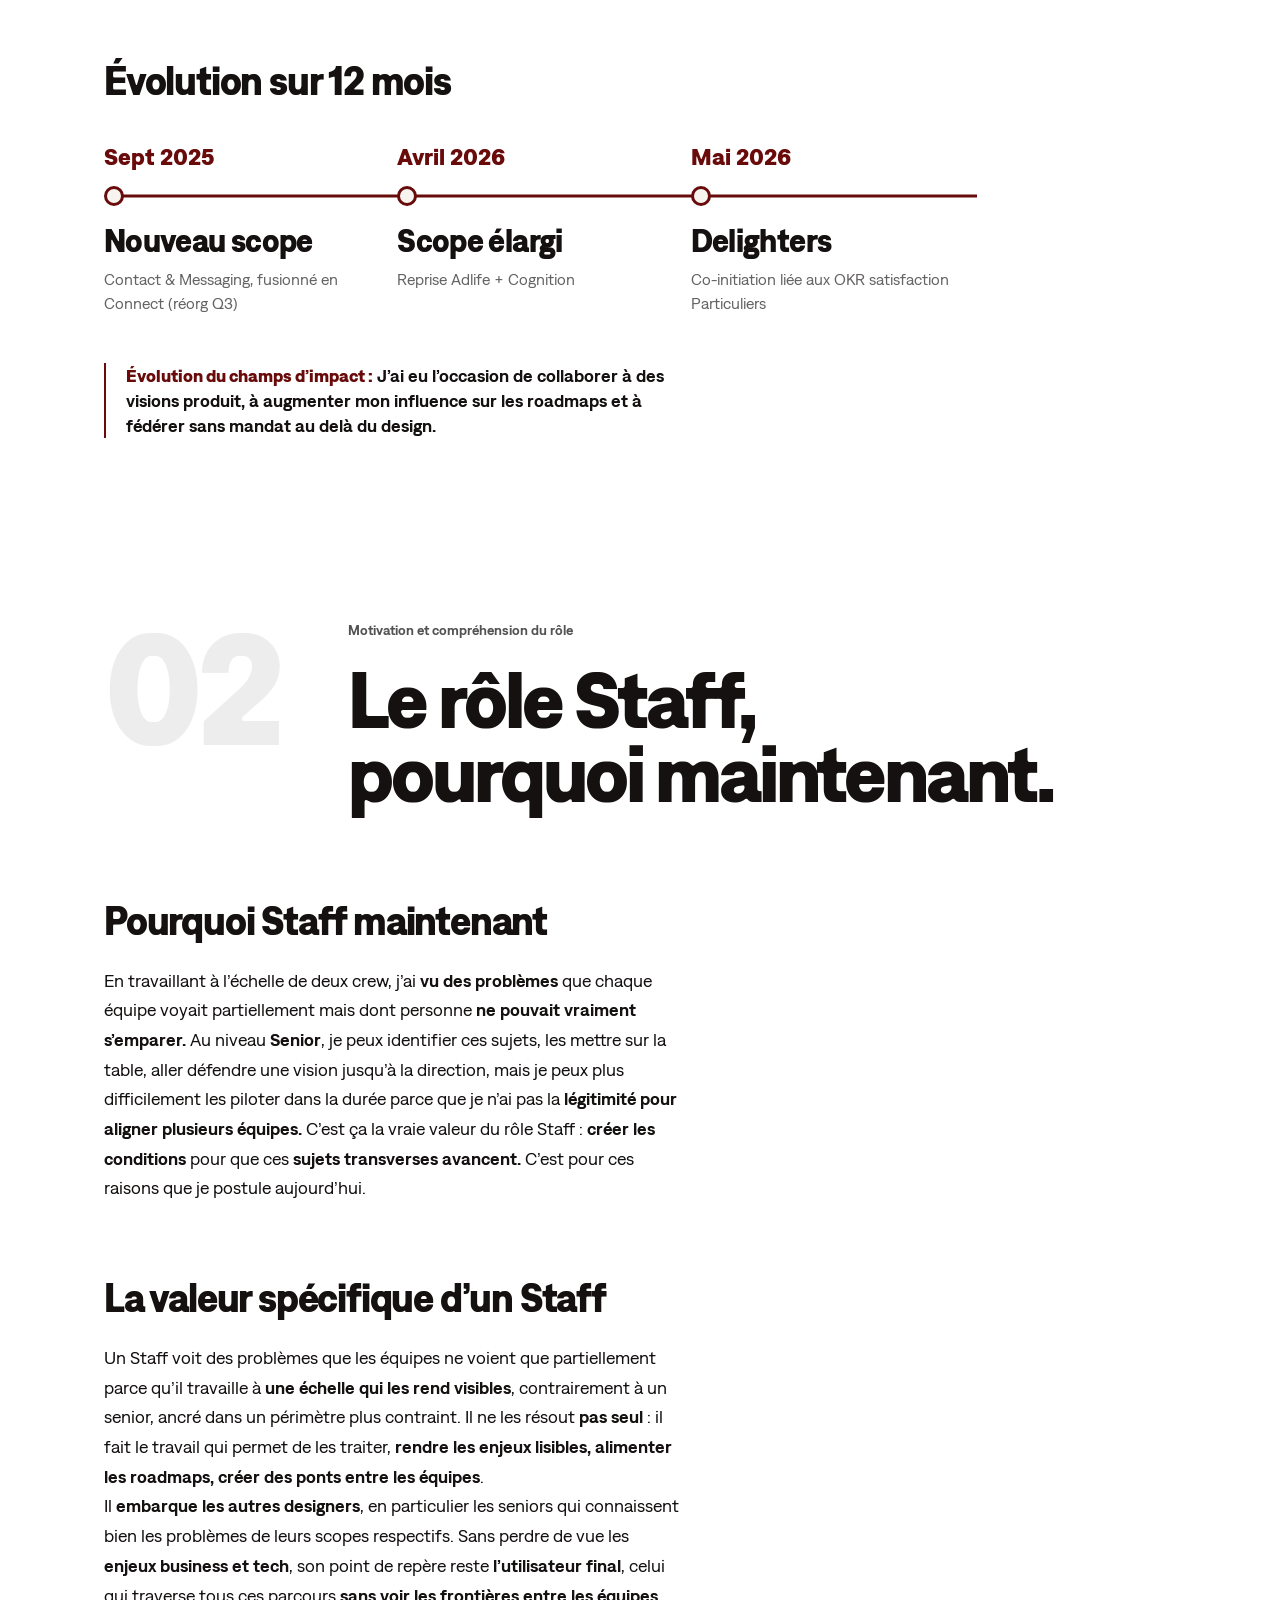
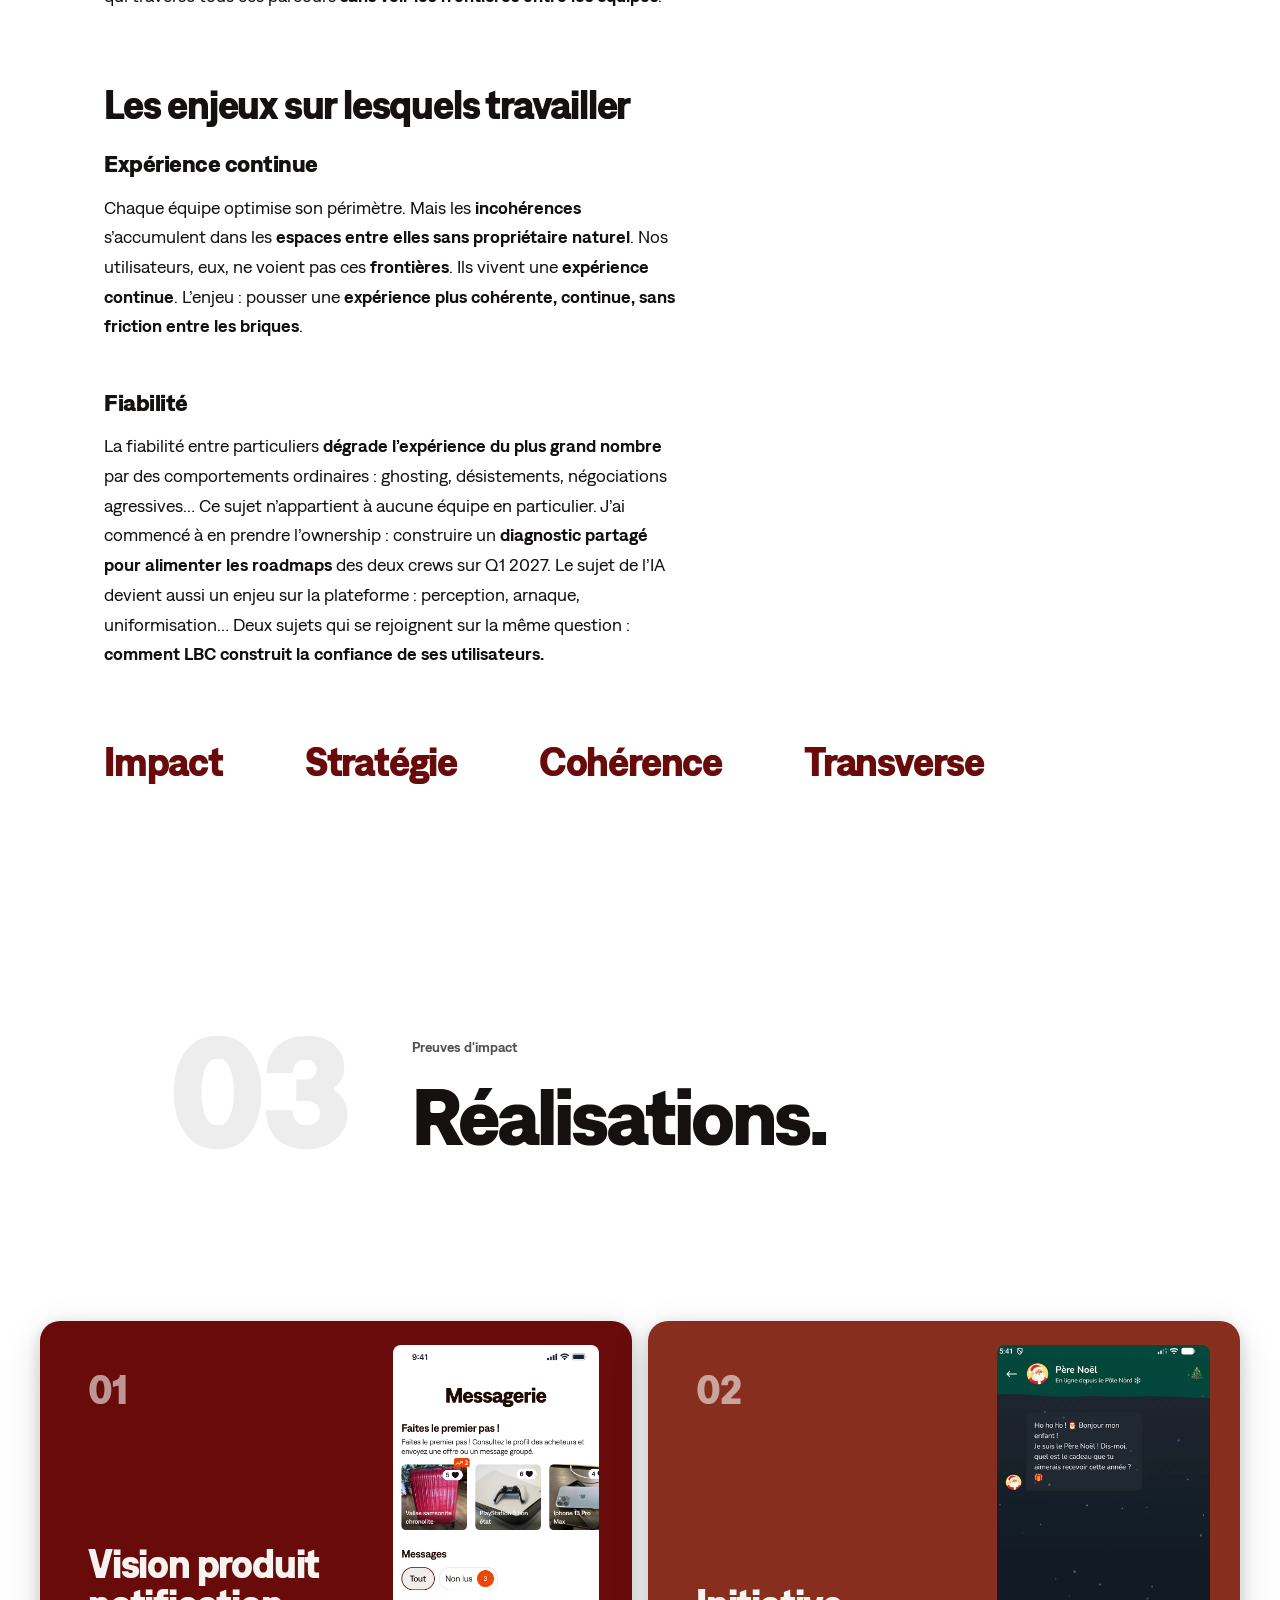
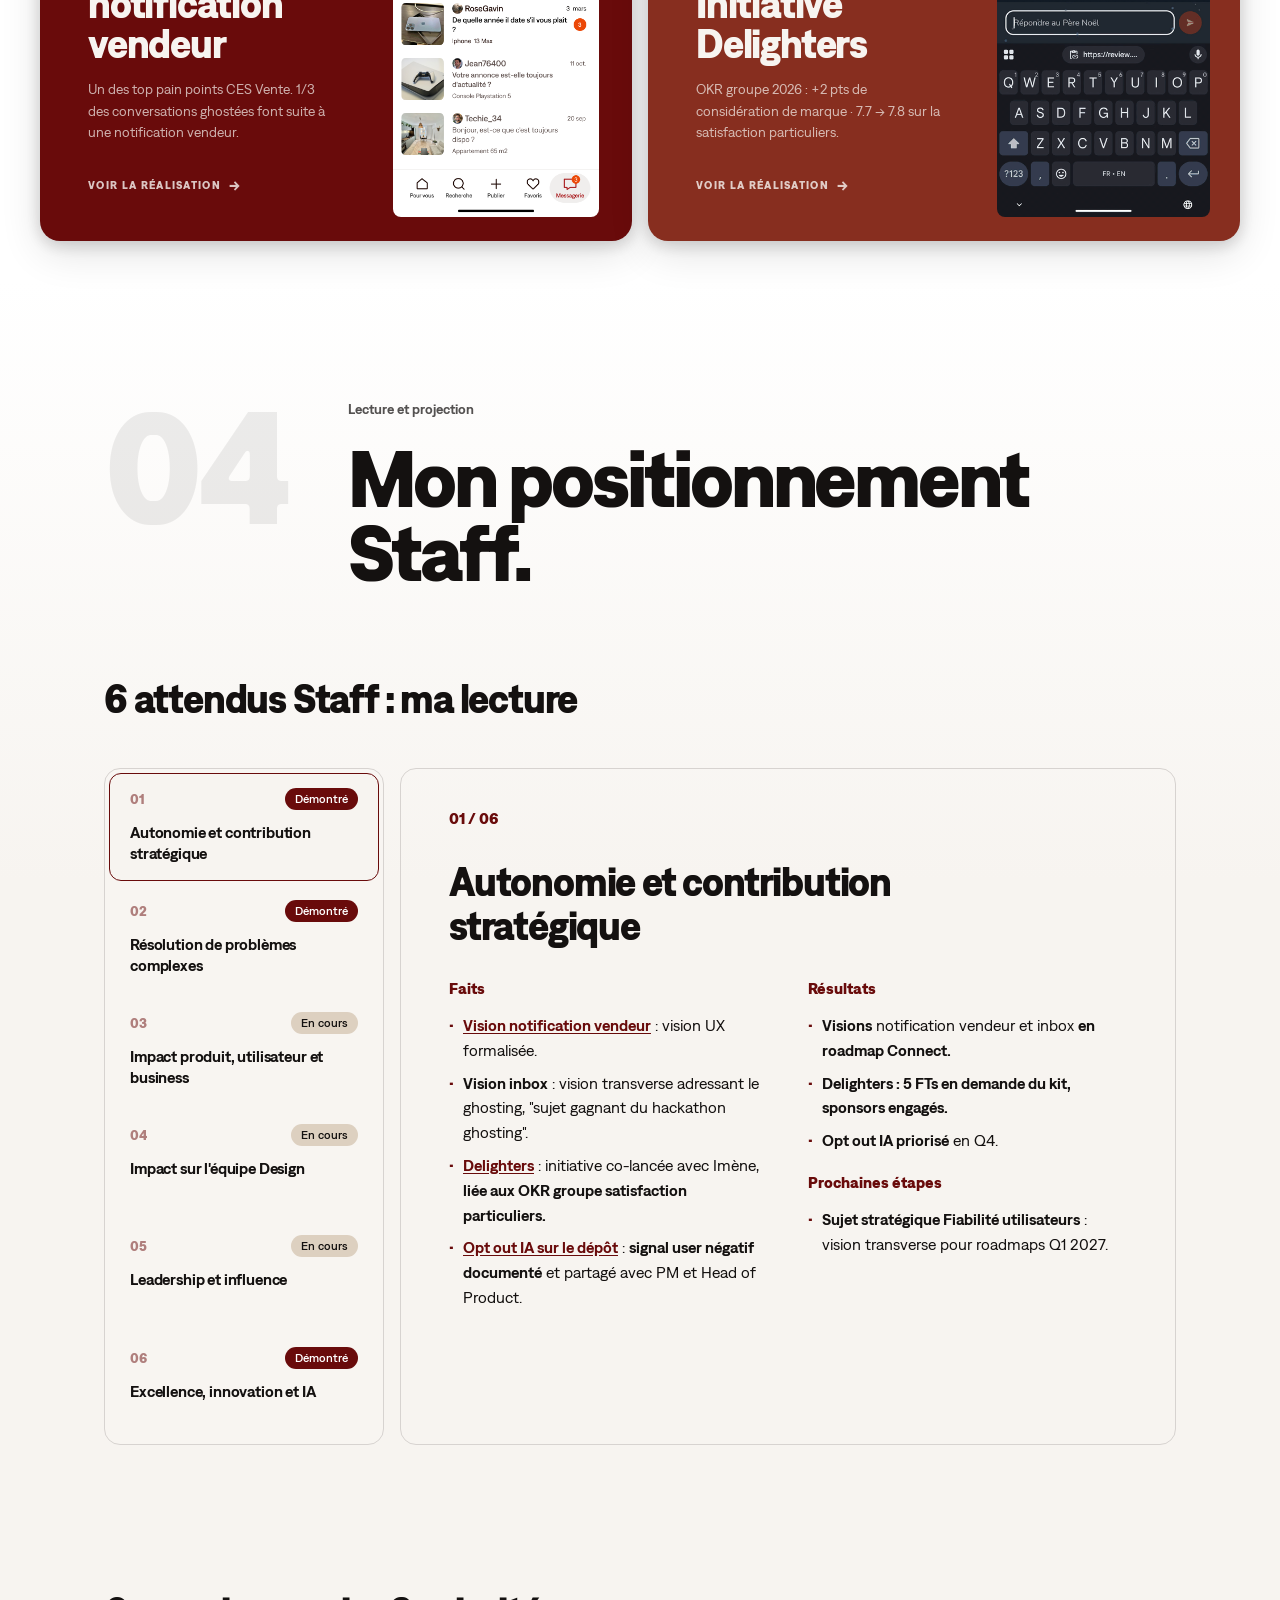
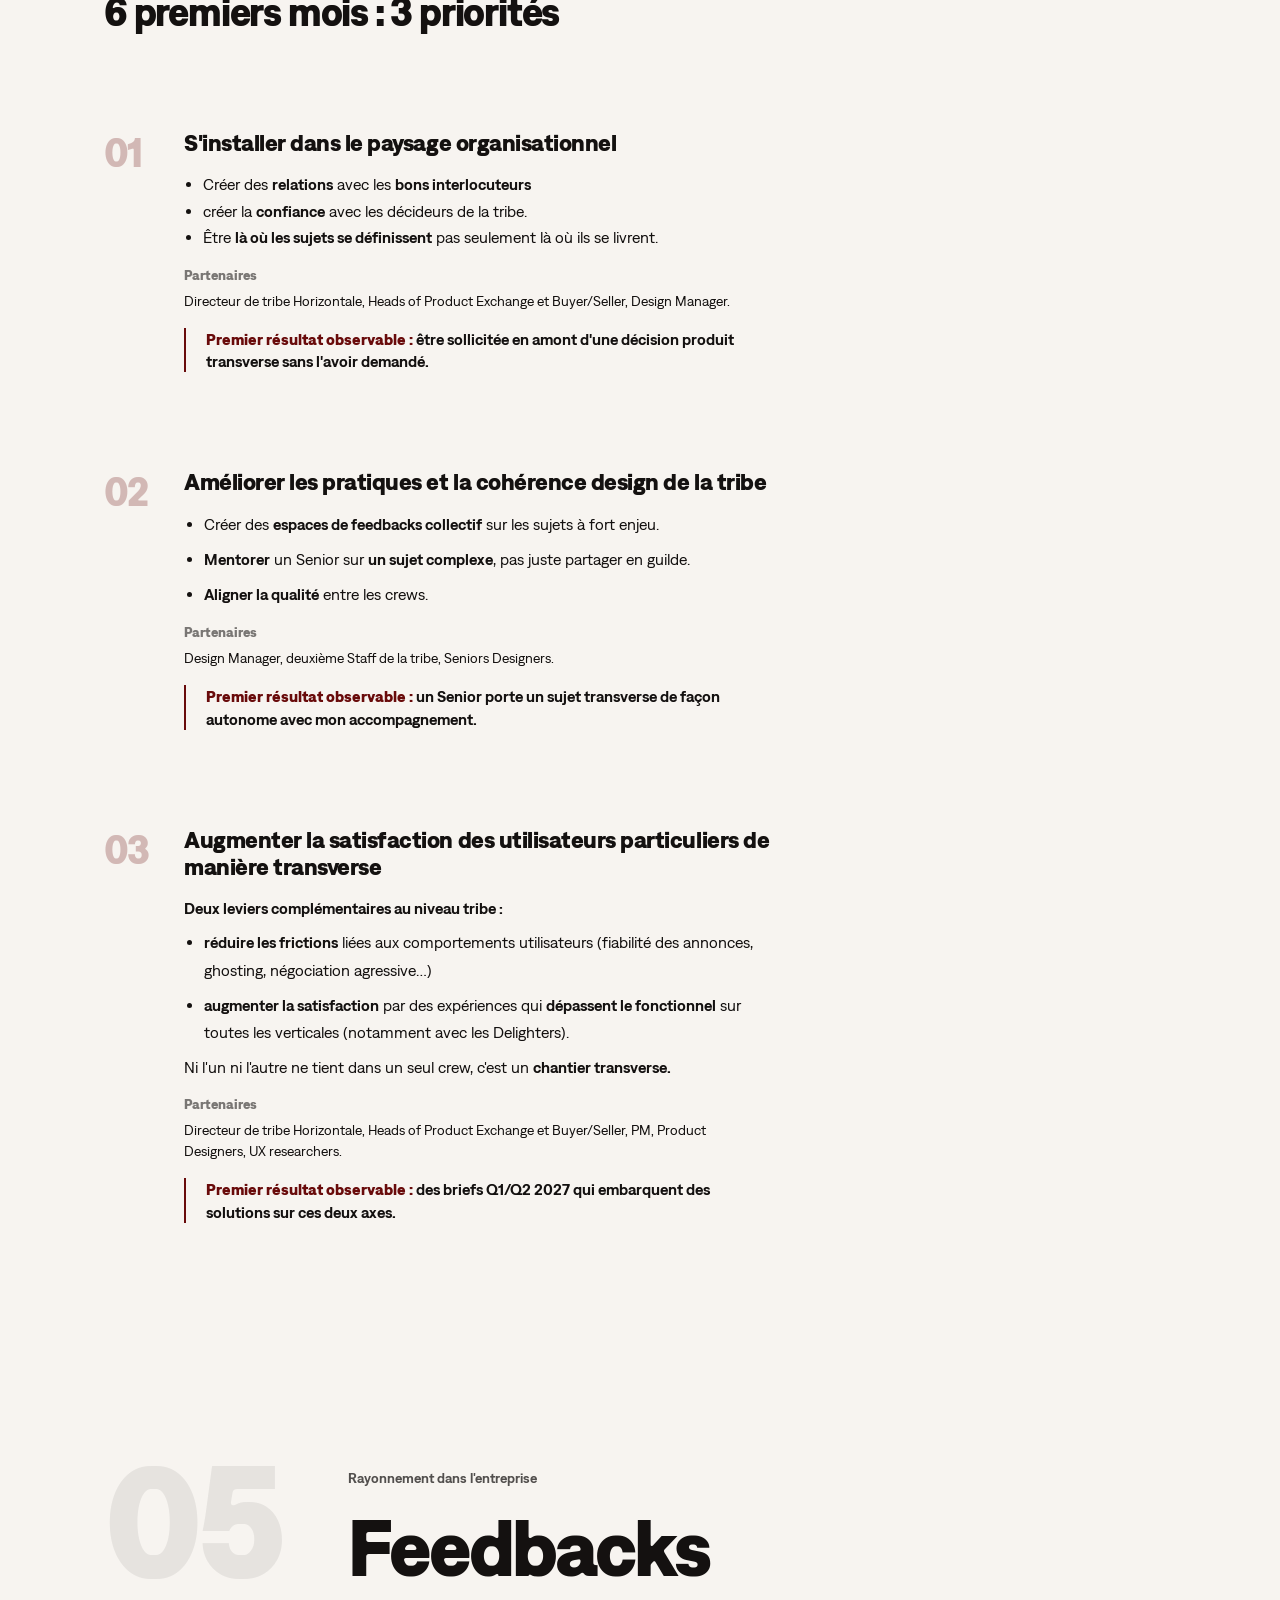
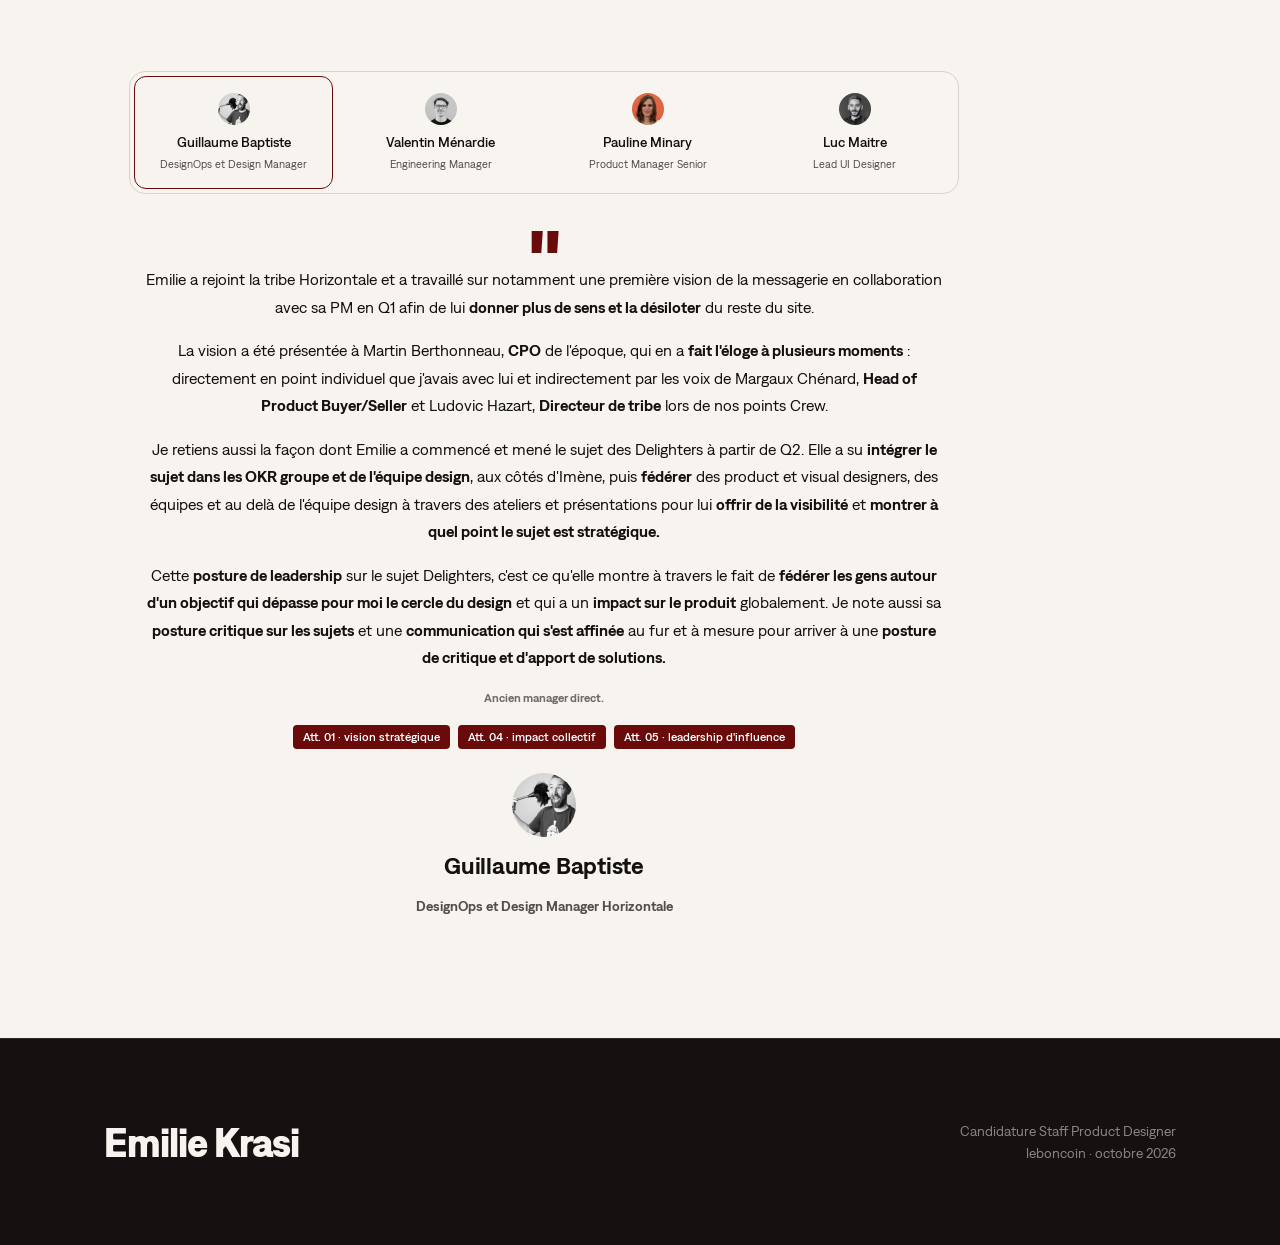
==== commit 16e61a00: "Ajoute lien vision conversion acheteur dans Réal 1 Co-Authored-By: Claude Code <noreply@anthropic.co" ====
--- a/notes/staff-designer/dossier-staff-emilie.html
+++ b/notes/staff-designer/dossier-staff-emilie.html
@@ -1374,6 +1374,7 @@
             <p class="p-text">Nous travaillons aujourd'hui à améliorer la conversion acheteur.</p>
             <p class="p-text">Solution : Les <span style="font-weight:600">offres</span> dans la messagerie sont <span style="font-weight:600">mises en valeur et contextualisées pour aider les utilisateurs à prendre une décision et faciliter leur acceptation.</span></p>
             <p class="p-text">Cette itération est faite en <span style="font-weight:600">convergence</span> avec le sujet Q4 de la contextualisation du prix dans le <span style="font-weight:600">dépôt afin d'offrir une cohérence de bout en bout.</span></p>
+            <p class="p-text"><a href="https://docs.google.com/presentation/d/1uzWYcjVgRxupjcN0jOzUI1JwAerkXtHLp5jOdcvl3EU/edit?slide=id.slide_1#slide=id.slide_1" target="_blank">Voir la vision conversion acheteur</a></p>
           </div>
         </div>
       </div>
